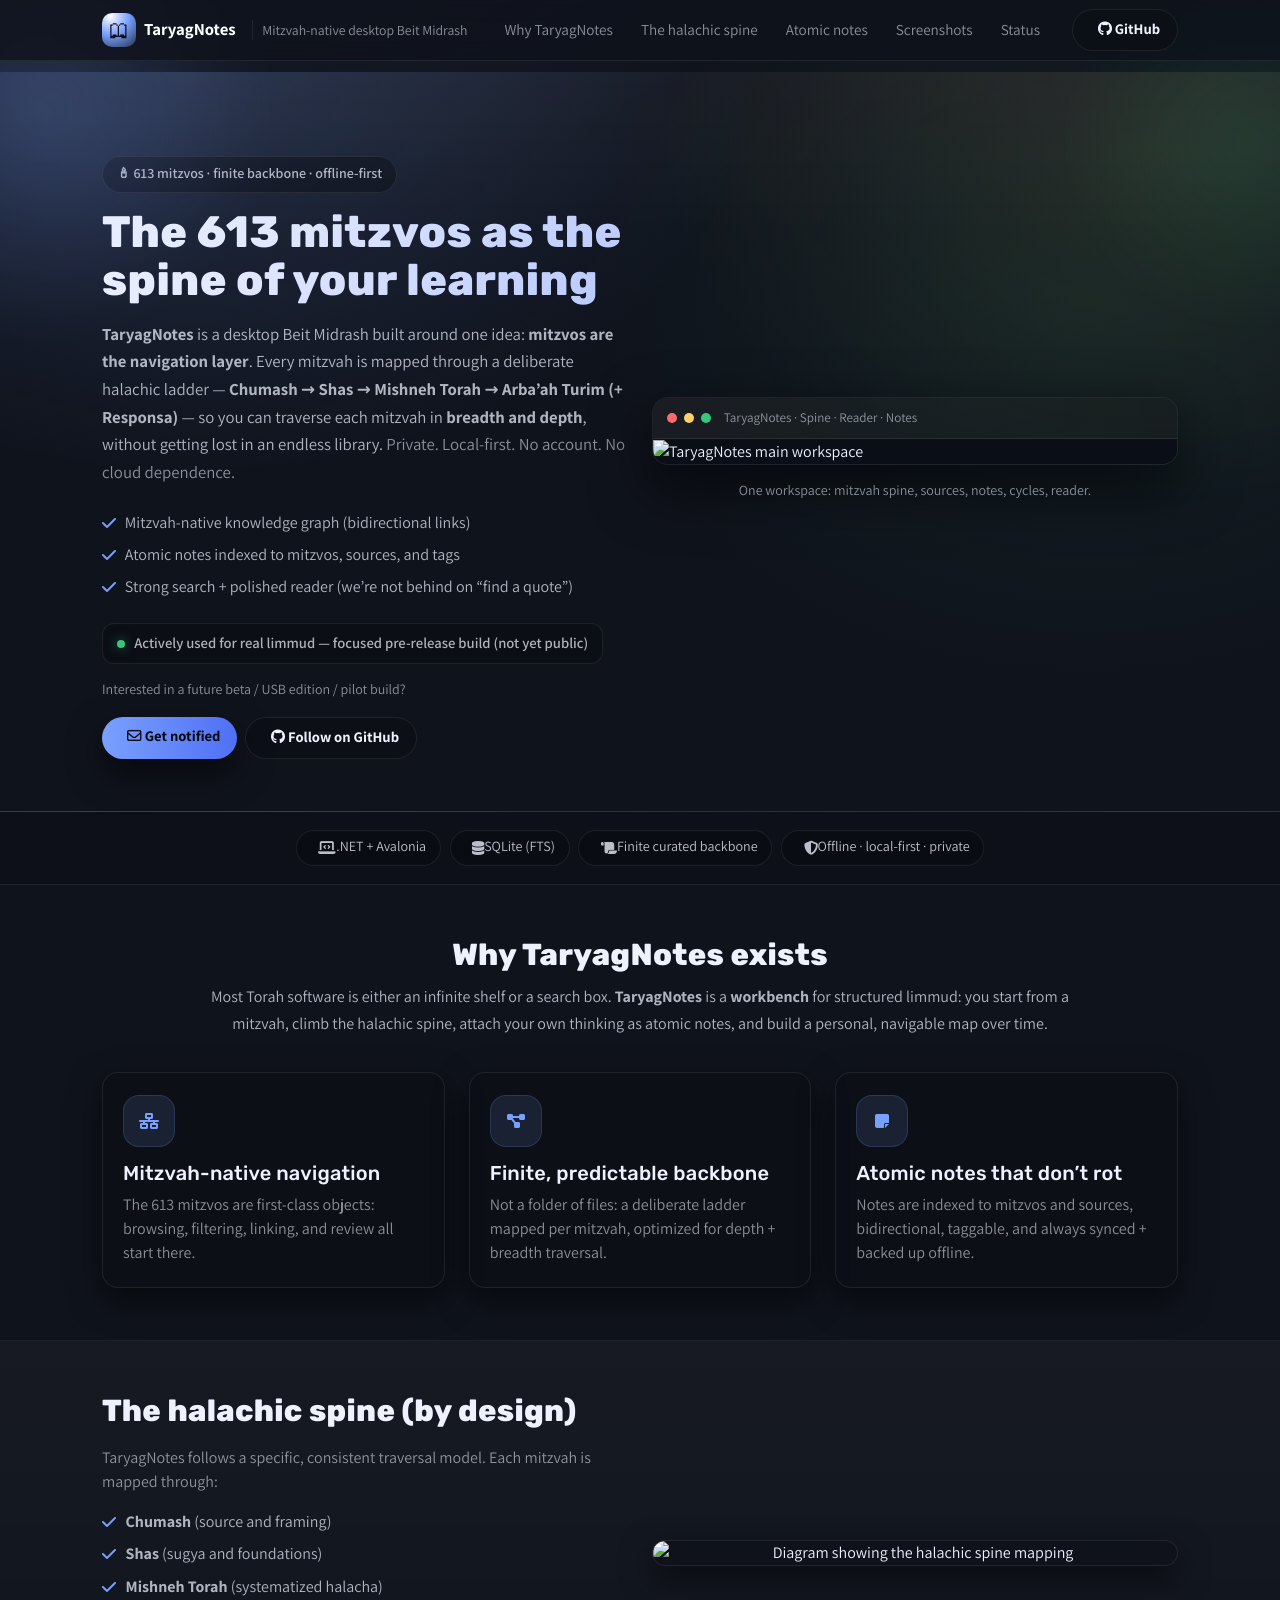
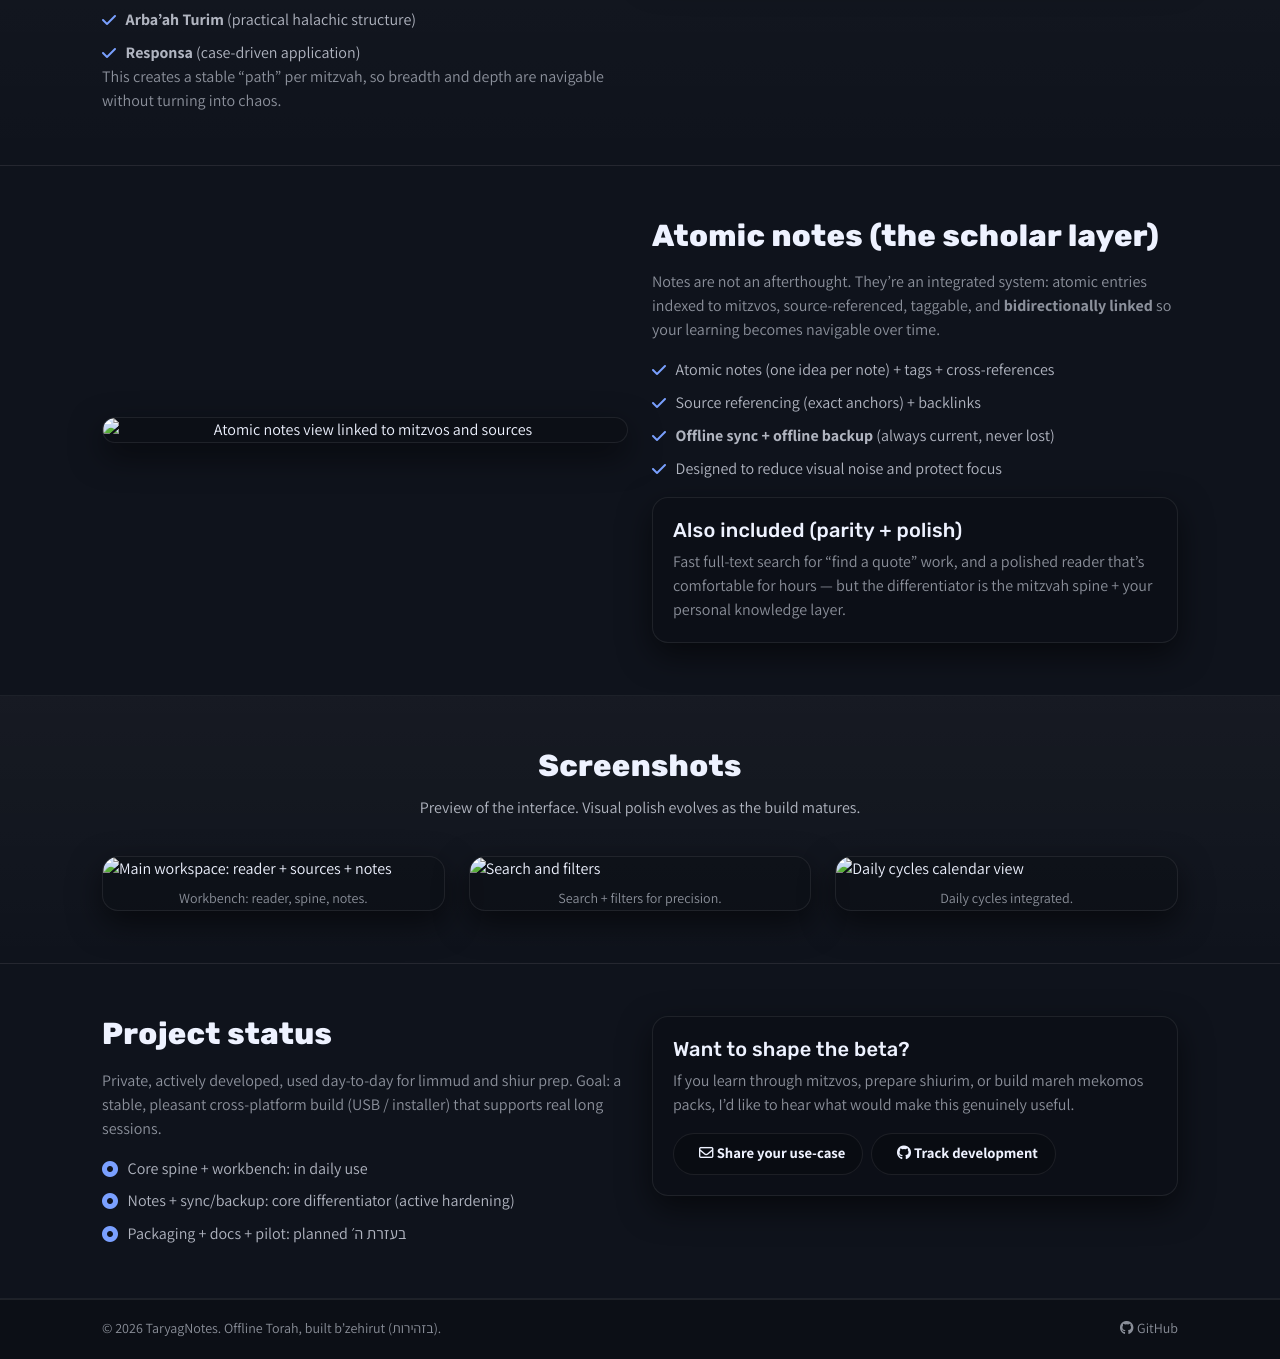
==== index.html @ 02628ac8 "Change greeting from 'Hello' to 'Goodbye'" ====
<!DOCTYPE html>
<html lang="en" dir="ltr">
<head>
  <meta charset="utf-8" />
  <meta name="viewport" content="width=device-width, initial-scale=1" />
  <meta name="color-scheme" content="dark light" />

  <title>TaryagNotes – Mitzvah-Native Beit Midrash Desktop</title>

  <!-- Primary SEO -->
  <meta
    name="description"
    content="TaryagNotes is a mitzvah-native desktop Beit Midrash: the 613 mitzvos are the navigation spine. A finite curated corpus mapped through a precise halachic ladder (Chumash → Shas → Mishneh Torah → Arba’ah Turim + Responsa), plus atomic notes with bidirectional linking, offline sync, and fast search."
  />
  <meta
    name="keywords"
    content="Taryag, mitzvos, mitzvot, Torah, halacha, Chumash, Shas, Mishneh Torah, Arbaah Turim, responsa, Rishonim, Beis Yosef, offline, local-first, Avalonia, .NET, SQLite FTS"
  />

  <!-- Open Graph -->
  <meta property="og:title" content="TaryagNotes – Mitzvah-Native Beit Midrash Desktop" />
  <meta
    property="og:description"
    content="A mitzvah-native Beit Midrash on your desktop: a finite halachic backbone mapped to all 613 mitzvos, with atomic notes, bidirectional links, and an offline-first workflow."
  />
  <meta property="og:type" content="website" />
  <meta property="og:image" content="assets/img/taryagnotes-hero-dark.png" />
  <meta property="og:locale" content="en_US" />

  <!-- Twitter -->
  <meta name="twitter:card" content="summary_large_image" />
  <meta name="twitter:title" content="TaryagNotes – Mitzvah-Native Beit Midrash Desktop" />
  <meta
    name="twitter:description"
    content="613 mitzvos as the learning spine. Finite halachic backbone. Atomic notes. Offline-first."
  />
  <meta name="twitter:image" content="assets/img/taryagnotes-hero-dark.png" />

  <link rel="icon" type="image/png" href="assets/img/favicon.png" />

  <!-- Fonts (performance) -->
  <link rel="preconnect" href="https://fonts.googleapis.com" />
  <link rel="preconnect" href="https://fonts.gstatic.com" crossorigin />
  <link
    href="https://fonts.googleapis.com/css2?family=Rubik:wght@300;400;500;700&family=Assistant:wght@300;400;600;700&display=swap"
    rel="stylesheet"
  />

  <!-- Bootstrap (CDN) -->
  <link href="https://cdn.jsdelivr.net/npm/bootstrap@5.3.3/dist/css/bootstrap.min.css" rel="stylesheet" />

  <!-- Icons -->
  <link
    rel="stylesheet"
    href="https://cdnjs.cloudflare.com/ajax/libs/font-awesome/6.6.0/css/all.min.css"
    crossorigin="anonymous"
    referrerpolicy="no-referrer"
  />

  <!-- Your premium styles -->
  <link rel="stylesheet" href="css/style.css" />

  <!-- Structured Data -->
  <script type="application/ld+json">
  {
    "@context": "https://schema.org",
    "@type": "SoftwareApplication",
    "name": "TaryagNotes",
    "applicationCategory": "EducationalApplication",
    "operatingSystem": "Windows, macOS, Linux",
    "description": "A mitzvah-native desktop Beit Midrash. The 613 mitzvos are the navigation spine across a curated halachic backbone (Chumash → Shas → Mishneh Torah → Arba’ah Turim + Responsa) with atomic notes, bidirectional linking, and offline-first storage.",
    "offers": { "@type": "Offer", "price": "0", "priceCurrency": "USD" }
  }
  </script>
</head>

<body class="app">

  <!-- Skip link (accessibility) -->
  <a class="visually-hidden-focusable skip-link" href="#main">Skip to content</a>

  <!-- ================= HERO WRAP ================= -->
  <header id="home" class="hero-wrap">
    <nav class="navbar navbar-expand-lg navbar-dark nav-premium fixed-top" aria-label="Primary">
      <div class="container app-container">
        <a class="navbar-brand d-flex align-items-center gap-2" href="#home" aria-label="TaryagNotes home">
          <span class="brand-mark" aria-hidden="true">
            <span class="brand-mark-inner">🕮</span>
          </span>
          <span class="brand-title">TaryagNotes</span>
          <span class="brand-sub d-none d-md-inline">Mitzvah-native desktop Beit Midrash</span>
        </a>

        <button
          class="navbar-toggler"
          type="button"
          data-bs-toggle="collapse"
          data-bs-target="#siteNav"
          aria-controls="siteNav"
          aria-expanded="false"
          aria-label="Toggle navigation">
          <span class="navbar-toggler-icon" aria-hidden="true"></span>
        </button>

        <div class="collapse navbar-collapse justify-content-end" id="siteNav">
          <ul class="navbar-nav align-items-lg-center gap-lg-1">
            <li class="nav-item"><a class="nav-link" href="#features">Why TaryagNotes</a></li>
            <li class="nav-item"><a class="nav-link" href="#spine">The halachic spine</a></li>
            <li class="nav-item"><a class="nav-link" href="#notes">Atomic notes</a></li>
            <li class="nav-item"><a class="nav-link" href="#screenshots">Screenshots</a></li>
            <li class="nav-item"><a class="nav-link" href="#status">Status</a></li>

            <li class="nav-item ms-lg-3 mt-2 mt-lg-0">
              <!-- TODO: Replace URL -->
              <a href="https://github.com/YOUR-USERNAME/TaryagNotes" target="_blank" rel="noopener" class="btn btn-sm btn-ghost">
                <i class="fa-brands fa-github ms-2" aria-hidden="true"></i> GitHub
              </a>
            </li>
          </ul>
        </div>
      </div>
    </nav>

    <!-- ================= HERO ================= -->
    <section class="hero" aria-label="Hero">
      <div class="container app-container">
        <div class="row align-items-center gy-4">
          <!-- HERO TEXT -->
          <div class="col-12 col-lg-6 order-2 order-lg-1">
            <div class="kicker mb-3">
              <span class="kicker-pill">
                🕯 613 mitzvos · finite backbone · offline-first
              </span>
            </div>

            <h1 class="hero-title mb-3">
              The 613 mitzvos as the spine of your learning
            </h1>

            <p class="hero-lede mb-4">
              <strong>TaryagNotes</strong> is a desktop Beit Midrash built around one idea:
              <strong>mitzvos are the navigation layer</strong>.
              Every mitzvah is mapped through a deliberate halachic ladder —
              <strong>Chumash → Shas → Mishneh Torah → Arba’ah Turim (+ Responsa)</strong> —
              so you can traverse each mitzvah in <strong>breadth and depth</strong>, without getting lost in an endless library.
              <span class="text-soft">Private. Local-first. No account. No cloud dependence.</span>
            </p>

            <div class="feature-mini mb-4">
              <div class="mini">
                <i class="fa-solid fa-check" aria-hidden="true"></i>
                <span>Mitzvah-native knowledge graph (bidirectional links)</span>
              </div>
              <div class="mini">
                <i class="fa-solid fa-check" aria-hidden="true"></i>
                <span>Atomic notes indexed to mitzvos, sources, and tags</span>
              </div>
              <div class="mini">
                <i class="fa-solid fa-check" aria-hidden="true"></i>
                <span>Strong search + polished reader (we’re not behind on “find a quote”)</span>
              </div>
            </div>

            <div class="status-callout mb-3" role="status" aria-live="polite">
              <span class="status-dot" aria-hidden="true"></span>
              <span class="status-text">
                Actively used for real limmud — focused pre-release build (not yet public)
              </span>
            </div>

            <p class="text-soft small mb-3">
              Interested in a future beta / USB edition / pilot build?
            </p>

            <div class="d-flex flex-wrap gap-2">
              <!-- TODO: Replace email -->
              <a href="mailto:you@example.com" class="btn btn-accent">
                <i class="fa-regular fa-envelope ms-2" aria-hidden="true"></i> Get notified
              </a>
              <a href="https://github.com/YOUR-USERNAME/TaryagNotes" class="btn btn-ghost" target="_blank" rel="noopener">
                <i class="fa-brands fa-github ms-2" aria-hidden="true"></i> Follow on GitHub
              </a>
            </div>
          </div>

          <!-- HERO MOCKUP -->
          <div class="col-12 col-lg-6 order-1 order-lg-2">
            <div class="mock">
              <div class="mock-shell">
                <div class="mock-top">
                  <span class="dot dot-r" aria-hidden="true"></span>
                  <span class="dot dot-y" aria-hidden="true"></span>
                  <span class="dot dot-g" aria-hidden="true"></span>
                  <span class="mock-title">TaryagNotes · Spine · Reader · Notes</span>
                </div>
                <div class="mock-body">
                  <img src="assets/img/Screenshot1.jpeg" alt="TaryagNotes main workspace" class="img-fluid" loading="eager" />
                </div>
              </div>
              <p class="text-soft small mt-3 text-center">
                One workspace: mitzvah spine, sources, notes, cycles, reader.
              </p>
            </div>
          </div>
        </div>
      </div>

      <!-- premium glows -->
      <div class="glow glow-a" aria-hidden="true"></div>
      <div class="glow glow-b" aria-hidden="true"></div>
    </section>
  </header>

  <!-- ================= STACK STRIP ================= -->
  <section class="band" aria-label="Tech strip">
    <div class="container app-container">
      <div class="band-row">
        <span class="band-pill"><i class="fa-solid fa-laptop-code ms-2" aria-hidden="true"></i>.NET + Avalonia</span>
        <span class="band-pill"><i class="fa-solid fa-database ms-2" aria-hidden="true"></i>SQLite (FTS)</span>
        <span class="band-pill"><i class="fa-solid fa-scroll ms-2" aria-hidden="true"></i>Finite curated backbone</span>
        <span class="band-pill"><i class="fa-solid fa-shield-halved ms-2" aria-hidden="true"></i>Offline · local-first · private</span>
      </div>
    </div>
  </section>

  <main id="main">
    <!-- ================= FEATURES ================= -->
    <section id="features" class="section">
      <div class="container app-container">
        <div class="section-head text-center">
          <h2 class="section-title">Why TaryagNotes exists</h2>
          <p class="section-sub">
            Most Torah software is either an infinite shelf or a search box.
            <strong>TaryagNotes</strong> is a <strong>workbench</strong> for structured limmud:
            you start from a mitzvah, climb the halachic spine, attach your own thinking as atomic notes,
            and build a personal, navigable map over time.
          </p>
        </div>

        <div class="row g-4 justify-content-center">
          <div class="col-md-4">
            <div class="card-premium h-100">
              <div class="card-premium-body">
                <div class="icon-badge"><i class="fa-solid fa-network-wired" aria-hidden="true"></i></div>
                <h3 class="h5">Mitzvah-native navigation</h3>
                <p class="text-soft mb-0">
                  The 613 mitzvos are first-class objects: browsing, filtering, linking, and review all start there.
                </p>
              </div>
            </div>
          </div>

          <div class="col-md-4">
            <div class="card-premium h-100">
              <div class="card-premium-body">
                <div class="icon-badge"><i class="fa-solid fa-diagram-project" aria-hidden="true"></i></div>
                <h3 class="h5">Finite, predictable backbone</h3>
                <p class="text-soft mb-0">
                  Not a folder of files: a deliberate ladder mapped per mitzvah, optimized for depth + breadth traversal.
                </p>
              </div>
            </div>
          </div>

          <div class="col-md-4">
            <div class="card-premium h-100">
              <div class="card-premium-body">
                <div class="icon-badge"><i class="fa-solid fa-note-sticky" aria-hidden="true"></i></div>
                <h3 class="h5">Atomic notes that don’t rot</h3>
                <p class="text-soft mb-0">
                  Notes are indexed to mitzvos and sources, bidirectional, taggable, and always synced + backed up offline.
                </p>
              </div>
            </div>
          </div>
        </div>

      </div>
    </section>

    <!-- ================= SPINE ================= -->
    <section id="spine" class="section section-alt">
      <div class="container app-container">
        <div class="row align-items-center gy-4">
          <div class="col-md-6 order-2 order-md-1">
            <h2 class="section-title mb-3">The halachic spine (by design)</h2>
            <p class="text-soft">
              TaryagNotes follows a specific, consistent traversal model.
              Each mitzvah is mapped through:
            </p>

            <ul class="bullets">
              <li><i class="fa-solid fa-check" aria-hidden="true"></i><span><strong>Chumash</strong> (source and framing)</span></li>
              <li><i class="fa-solid fa-check" aria-hidden="true"></i><span><strong>Shas</strong> (sugya and foundations)</span></li>
              <li><i class="fa-solid fa-check" aria-hidden="true"></i><span><strong>Mishneh Torah</strong> (systematized halacha)</span></li>
              <li><i class="fa-solid fa-check" aria-hidden="true"></i><span><strong>Arba’ah Turim</strong> (practical halachic structure)</span></li>
              <li><i class="fa-solid fa-check" aria-hidden="true"></i><span><strong>Responsa</strong> (case-driven application)</span></li>
            </ul>

            <p class="text-soft mb-0">
              This creates a stable “path” per mitzvah, so breadth and depth are navigable without turning into chaos.
            </p>
          </div>

          <div class="col-md-6 order-1 order-md-2 text-center">
            <figure class="shot">
              <img src="assets/img/taryagnotes-spine.png" class="img-fluid" alt="Diagram showing the halachic spine mapping" loading="lazy" />
            </figure>
          </div>
        </div>
      </div>
    </section>

    <!-- ================= NOTES ================= -->
    <section id="notes" class="section">
      <div class="container app-container">
        <div class="row align-items-center gy-4">
          <div class="col-md-6 text-center">
            <figure class="shot">
              <img src="assets/img/taryagnotes-notes.png" class="img-fluid" alt="Atomic notes view linked to mitzvos and sources" loading="lazy" />
            </figure>
          </div>

          <div class="col-md-6">
            <h2 class="section-title mb-3">Atomic notes (the scholar layer)</h2>
            <p class="text-soft">
              Notes are not an afterthought. They’re an integrated system:
              atomic entries indexed to mitzvos, source-referenced, taggable,
              and <strong>bidirectionally linked</strong> so your learning becomes navigable over time.
            </p>

            <ul class="bullets">
              <li><i class="fa-solid fa-check" aria-hidden="true"></i><span>Atomic notes (one idea per note) + tags + cross-references</span></li>
              <li><i class="fa-solid fa-check" aria-hidden="true"></i><span>Source referencing (exact anchors) + backlinks</span></li>
              <li><i class="fa-solid fa-check" aria-hidden="true"></i><span><strong>Offline sync + offline backup</strong> (always current, never lost)</span></li>
              <li><i class="fa-solid fa-check" aria-hidden="true"></i><span>Designed to reduce visual noise and protect focus</span></li>
            </ul>

            <div class="panel mt-3">
              <h3 class="h5 mb-2">Also included (parity + polish)</h3>
              <p class="text-soft mb-0">
                Fast full-text search for “find a quote” work, and a polished reader that’s comfortable for hours —
                but the differentiator is the mitzvah spine + your personal knowledge layer.
              </p>
            </div>
          </div>
        </div>
      </div>
    </section>

    <!-- ================= SCREENSHOTS ================= -->
    <section id="screenshots" class="section section-alt">
      <div class="container app-container">
        <div class="section-head text-center">
          <h2 class="section-title">Screenshots</h2>
          <p class="section-sub">Preview of the interface. Visual polish evolves as the build matures.</p>
        </div>

        <div class="row g-4">
          <div class="col-md-4">
            <figure class="shot">
              <img src="assets/img/Screenshot1.jpeg" class="img-fluid" alt="Main workspace: reader + sources + notes" loading="lazy" />
              <figcaption class="text-soft small mt-2 text-center">Workbench: reader, spine, notes.</figcaption>
            </figure>
          </div>

          <div class="col-md-4">
            <figure class="shot">
              <img src="assets/img/Screenshot2.jpeg" class="img-fluid" alt="Search and filters" loading="lazy" />
              <figcaption class="text-soft small mt-2 text-center">Search + filters for precision.</figcaption>
            </figure>
          </div>

          <div class="col-md-4">
            <figure class="shot">
              <img src="assets/img/Screenshot3.jpeg" class="img-fluid" alt="Daily cycles calendar view" loading="lazy" />
              <figcaption class="text-soft small mt-2 text-center">Daily cycles integrated.</figcaption>
            </figure>
          </div>
        </div>
      </div>
    </section>

    <!-- ================= STATUS ================= -->
    <section id="status" class="section">
      <div class="container app-container">
        <div class="row gy-4">
          <div class="col-md-6">
            <h2 class="section-title mb-3">Project status</h2>
            <p class="text-soft">
              Private, actively developed, used day-to-day for limmud and shiur prep.
              Goal: a stable, pleasant cross-platform build (USB / installer) that supports real long sessions.
            </p>

            <ul class="bullets">
              <li><i class="fa-solid fa-circle-dot" aria-hidden="true"></i><span>Core spine + workbench: in daily use</span></li>
              <li><i class="fa-solid fa-circle-dot" aria-hidden="true"></i><span>Notes + sync/backup: core differentiator (active hardening)</span></li>
              <li><i class="fa-solid fa-circle-dot" aria-hidden="true"></i><span>Packaging + docs + pilot: planned בעזרת ה׳</span></li>
            </ul>
          </div>

          <div class="col-md-6">
            <div class="panel">
              <h3 class="h5 mb-2">Want to shape the beta?</h3>
              <p class="text-soft mb-3">
                If you learn through mitzvos, prepare shiurim, or build mareh mekomos packs,
                I’d like to hear what would make this genuinely useful.
              </p>
              <div class="d-flex flex-wrap gap-2">
                <!-- TODO: Replace email -->
                <a href="mailto:you@example.com" class="btn btn-ghost">
                  <i class="fa-regular fa-envelope ms-2" aria-hidden="true"></i> Share your use-case
                </a>
                <a href="https://github.com/YOUR-USERNAME/TaryagNotes" class="btn btn-ghost" target="_blank" rel="noopener">
                  <i class="fa-brands fa-github ms-2" aria-hidden="true"></i> Track development
                </a>
              </div>
            </div>
          </div>
        </div>
      </div>
    </section>
  </main>

  <!-- ================= FOOTER ================= -->
  <footer class="footer" aria-label="Footer">
    <div class="container app-container">
      <div class="d-flex flex-column flex-sm-row justify-content-between align-items-center gap-2">
        <small class="text-soft">
          © <span id="year"></span> TaryagNotes. Offline Torah, built b’zehirut (בזהירות).
        </small>
        <div class="d-flex gap-3 small">
          <a href="https://github.com/YOUR-USERNAME/TaryagNotes" class="link-soft" target="_blank" rel="noopener">
            <i class="fa-brands fa-github ms-2" aria-hidden="true"></i> GitHub
          </a>
        </div>
      </div>
    </div>
  </footer>

  <!-- JS -->
  <script src="https://cdn.jsdelivr.net/npm/bootstrap@5.3.3/dist/js/bootstrap.bundle.min.js"></script>
  <script>
    document.getElementById("year").textContent = new Date().getFullYear();
  </script>
</body>
</html>
---- css/style.css ----
/* =========================================
   Premium “Workbench” Portfolio Skin
   - calmer contrast
   - sharper typography rhythm
   - consistent surfaces + hairlines
   - fewer loud gradients, more depth
   ========================================= */

:root{
  --bg:            #0f131c;
  --bg-2:          #121827;
  --bg-3:          #0b0f17;

  --surface:       #151c2b;
  --surface-2:     #111828;

  --hairline:      rgba(255,255,255,.08);
  --hairline-2:    rgba(255,255,255,.06);

  --text:          #eef2ff;
  --muted:         rgba(238,242,255,.72);
  --soft:          rgba(238,242,255,.56);

  --accent:        #7aa0ff;
  --accent-2:      #4f70f4;
  --accent-soft:   rgba(122,160,255,.14);

  --ok:            #35c77a;

  --r-lg:          16px;
  --r-md:          12px;
  --r-sm:          10px;

  --shadow:        0 22px 60px rgba(0,0,0,.65);
  --shadow-2:      0 12px 32px rgba(0,0,0,.55);

  --container:     1100px;
}

*{ box-sizing:border-box; }
html{ scroll-behavior:smooth; }

body.app{
  font-family: "Assistant", system-ui, -apple-system, "Segoe UI", sans-serif;
  background: radial-gradient(1200px 900px at 20% -10%, rgba(122,160,255,.10), transparent 55%),
              radial-gradient(900px 700px at 85% 10%, rgba(53,199,122,.08), transparent 55%),
              var(--bg);
  color: var(--text);
  -webkit-font-smoothing: antialiased;
  text-rendering: geometricPrecision;
}

h1,h2,h3,h4,h5{
  font-family: "Rubik", system-ui, -apple-system, "Segoe UI", sans-serif;
  letter-spacing: .01em;
}

.app-container{ max-width: var(--container); }

.text-soft{ color: var(--soft) !important; }
.text-muted{ color: var(--muted) !important; }

/* -----------------------------------------
   NAV
   ----------------------------------------- */
.nav-premium{
  background: rgba(15,19,28,.78);
  backdrop-filter: blur(10px);
  border-bottom: 1px solid var(--hairline);
}

.brand-mark{
  width: 34px; height: 34px;
  border-radius: 10px;
  display:inline-flex; align-items:center; justify-content:center;
  background: radial-gradient(circle at 25% 10%, #ffffff 0, #cbd8ff 18%, #7aa0ff 46%, #25324b 100%);
  color:#0b0f17;
}
.brand-title{
  font-weight:700;
  font-size:1.05rem;
}
.brand-sub{
  margin-left:.5rem;
  font-size:.86rem;
  color: var(--soft);
  border-left: 1px solid var(--hairline);
  padding-left:.6rem;
}

.navbar-dark .navbar-nav .nav-link{
  color: var(--soft);
  font-size:.95rem;
  padding-inline:.75rem;
}
.navbar-dark .navbar-nav .nav-link:hover{ color: var(--text); }
.navbar-dark .navbar-nav .nav-link:focus{ color: var(--text); }

/* -----------------------------------------
   HERO
   ----------------------------------------- */
.hero-wrap{ padding-top: 72px; }
.hero{
  position: relative;
  padding: 5.25rem 0 3.25rem;
  border-bottom: 1px solid var(--hairline);
  background:
    radial-gradient(900px 650px at 15% 0%, rgba(122,160,255,.18), transparent 62%),
    radial-gradient(900px 650px at 90% 10%, rgba(255,209,102,.08), transparent 55%),
    linear-gradient(180deg, rgba(255,255,255,.03) 0%, rgba(255,255,255,0) 22%),
    transparent;
}

.kicker-pill{
  display:inline-flex;
  align-items:center;
  padding:.45rem .85rem;
  border-radius:999px;
  background: rgba(0,0,0,.28);
  border: 1px solid var(--hairline);
  color: var(--muted);
  font-weight:600;
  font-size:.88rem;
}

.hero-title{
  font-size: clamp(2.0rem, 3.6vw, 2.75rem);
  font-weight:800;
  line-height: 1.08;
  background: linear-gradient(120deg, #f2f5ff, #b9c9ff);
  -webkit-background-clip:text;
  background-clip:text;
  color: transparent;
}

.hero-lede{
  color: var(--muted);
  font-size: 1.05rem;
  line-height: 1.65;
  max-width: 44rem;
}

.feature-mini{
  display:flex;
  flex-direction:column;
  gap:.5rem;
}
.mini{
  display:flex;
  gap:.55rem;
  align-items:flex-start;
  color: var(--muted);
}
.mini i{ color: var(--accent); margin-top:.25rem; }

.status-callout{
  display:inline-flex;
  gap:.6rem;
  align-items:center;
  padding:.55rem .85rem;
  border-radius: 12px;
  background: rgba(0,0,0,.22);
  border: 1px solid var(--hairline);
}
.status-dot{
  width:8px; height:8px; border-radius:50%;
  background: var(--ok);
  box-shadow: 0 0 12px rgba(53,199,122,.55);
}
.status-text{ color: var(--muted); font-weight:600; font-size:.92rem; }

/* hero mock */
.mock{ max-width: 560px; margin: 0 auto; }
.mock-shell{
  border-radius: var(--r-lg);
  overflow:hidden;
  border: 1px solid var(--hairline);
  background: rgba(0,0,0,.25);
  box-shadow: var(--shadow);
}
.mock-top{
  display:flex; align-items:center;
  gap:.45rem;
  padding:.65rem .85rem;
  background: linear-gradient(90deg, rgba(255,255,255,.06), rgba(255,255,255,.03));
  border-bottom: 1px solid var(--hairline);
}
.dot{ width:10px; height:10px; border-radius:50%; display:inline-block; }
.dot-r{ background:#ff6b6b; }
.dot-y{ background:#ffd166; }
.dot-g{ background:#35c77a; }
.dot-b{ background:#79cfd5; }
.mock-title{
  margin-left:.35rem;
  color: var(--soft);
  font-size:.82rem;
}
.mock-body{ background: #0a0e16; }

.glow{
  position:absolute;
  filter: blur(24px);
  opacity:.75;
  pointer-events:none;
}
.glow-a{
  width: 520px; height: 520px;
  left: -220px; top: -220px;
  background: radial-gradient(circle, rgba(122,160,255,.28), transparent 62%);
}
.glow-b{
  width: 420px; height: 420px;
  right: -180px; top: -140px;
  background: radial-gradient(circle, rgba(53,199,122,.16), transparent 62%);
}

/* -----------------------------------------
   BAND STRIP
   ----------------------------------------- */
.band{
  padding: 1.1rem 0;
  background: rgba(0,0,0,.16);
  border-bottom: 1px solid var(--hairline);
}
.band-row{
  display:flex;
  gap:.55rem;
  flex-wrap:wrap;
  justify-content:center;
}
.band-pill{
  display:inline-flex;
  align-items:center;
  padding:.42rem .85rem;
  border-radius: 999px;
  background: rgba(0,0,0,.25);
  border: 1px solid var(--hairline);
  color: rgba(238,242,255,.78);
  font-size:.88rem;
  white-space:nowrap;
}

/* -----------------------------------------
   SECTIONS
   ----------------------------------------- */
.section{
  padding: 3.25rem 0;
  background: transparent;
  border-bottom: 1px solid var(--hairline-2);
}

.section-alt{
  background: linear-gradient(180deg, rgba(255,255,255,.03), rgba(255,255,255,0));
}

.section-head{
  max-width: 54rem;
  margin: 0 auto 2.2rem;
}

.section-title{
  font-size: 1.9rem;
  font-weight: 800;
}

.section-sub{
  color: var(--muted);
  line-height: 1.7;
  margin-top:.6rem;
}

/* bullets (premium, compact) */
.bullets{
  list-style:none;
  padding:0;
  margin: 1rem 0 0;
  display:flex;
  flex-direction:column;
  gap:.55rem;
}
.bullets li{
  display:flex;
  gap:.6rem;
  align-items:flex-start;
  color: var(--muted);
}
.bullets i{ color: var(--accent); margin-top:.25rem; }

/* screenshots */
.shot{
  margin:0;
  border-radius: var(--r-lg);
  overflow:hidden;
  border: 1px solid var(--hairline);
  background: rgba(0,0,0,.18);
  box-shadow: var(--shadow-2);
}
.shot img{
  width:100%;
  display:block;
}

/* cards */
.card-premium{
  border-radius: var(--r-lg);
  border: 1px solid var(--hairline);
  background: rgba(0,0,0,.18);
  box-shadow: var(--shadow-2);
}
.card-premium-body{
  padding: 1.35rem 1.25rem;
}
.icon-badge{
  width: 52px; height: 52px;
  border-radius: 16px;
  display:flex; align-items:center; justify-content:center;
  background: rgba(122,160,255,.12);
  border: 1px solid rgba(122,160,255,.18);
  color: var(--accent);
  margin-bottom:.9rem;
}

/* codeframe */
.codeframe{
  border-radius: var(--r-lg);
  overflow:hidden;
  border: 1px solid var(--hairline);
  background: rgba(0,0,0,.20);
  box-shadow: var(--shadow-2);
}
.codeframe-top{
  display:flex; align-items:center;
  gap:.45rem;
  padding:.6rem .85rem;
  border-bottom: 1px solid var(--hairline);
  background: linear-gradient(90deg, rgba(255,255,255,.06), rgba(255,255,255,.03));
}
.codeframe-title{ margin-left:.35rem; color: var(--soft); font-size:.82rem; }
pre.code{
  margin:0;
  padding: 1rem 1.05rem;
  background: #0a0e16;
  color: #eef2ff;
  font-family: ui-monospace, SFMono-Regular, Menlo, Monaco, Consolas, "Liberation Mono", "Courier New", monospace;
  font-size:.86rem;
  overflow:auto;
}

/* panel */
.panel{
  border-radius: var(--r-lg);
  border: 1px solid var(--hairline);
  background: rgba(0,0,0,.16);
  padding: 1.25rem;
  box-shadow: var(--shadow-2);
}

/* -----------------------------------------
   BUTTONS / LINKS (premium, consistent)
   ----------------------------------------- */
.btn{
  border-radius: 999px;
  padding: .55rem 1.05rem;
  font-weight: 700;
  font-size: .92rem;
}

.btn-accent{
  color: #070a11;
  border: 0;
  background: linear-gradient(90deg, var(--accent), var(--accent-2));
  box-shadow: 0 14px 34px rgba(0,0,0,.55);
  transition: transform .12s ease, box-shadow .12s ease, opacity .12s ease;
}
.btn-accent:hover,
.btn-accent:focus{
  transform: translateY(-1px);
  box-shadow: 0 18px 44px rgba(0,0,0,.62);
  color:#070a11;
}

.btn-ghost{
  color: var(--text);
  background: rgba(0,0,0,.18);
  border: 1px solid var(--hairline);
  transition: background .12s ease, border-color .12s ease;
}
.btn-ghost:hover,
.btn-ghost:focus{
  background: rgba(255,255,255,.06);
  border-color: rgba(255,255,255,.14);
  color: var(--text);
}

.link-soft{
  color: var(--soft);
  text-decoration:none;
}
.link-soft:hover{ color: var(--text); }

/* -----------------------------------------
   FOOTER
   ----------------------------------------- */
.footer{
  padding: 1.2rem 0;
  background: rgba(0,0,0,.22);
  border-top: 1px solid var(--hairline);
}
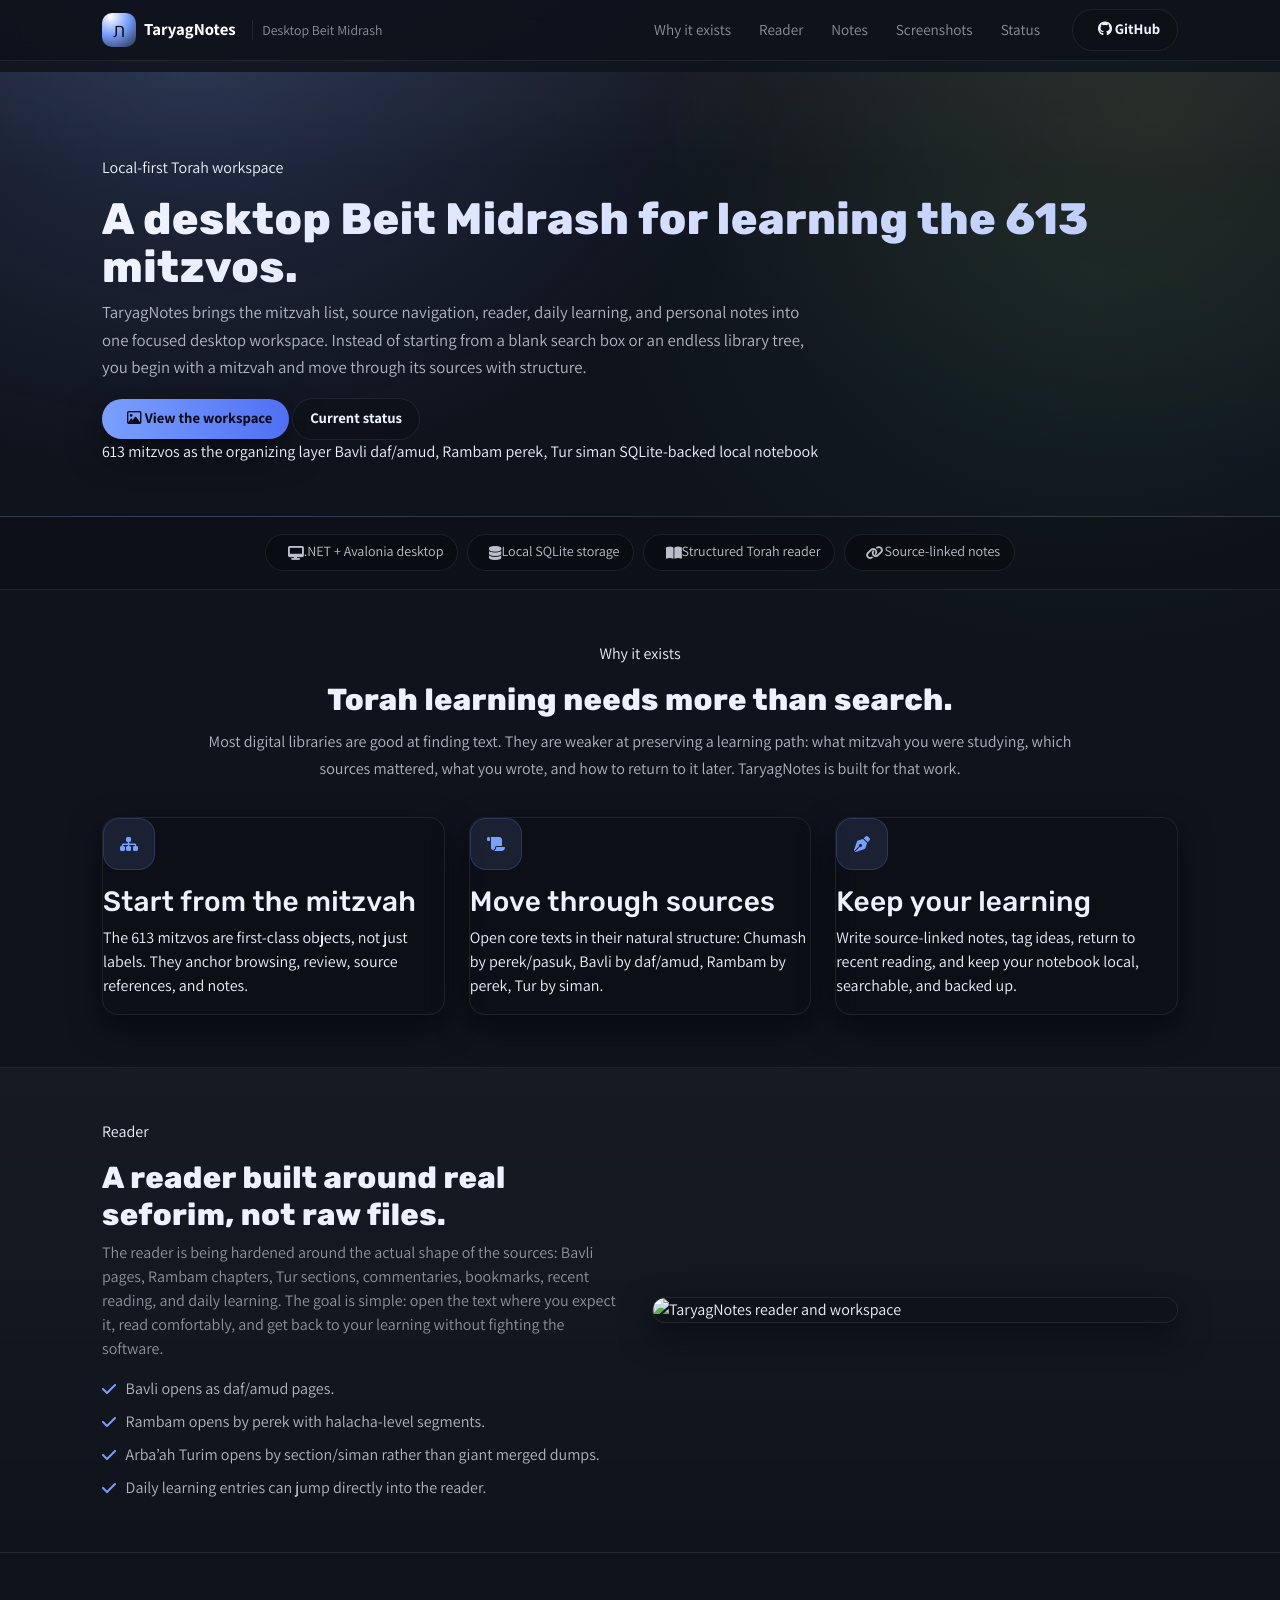
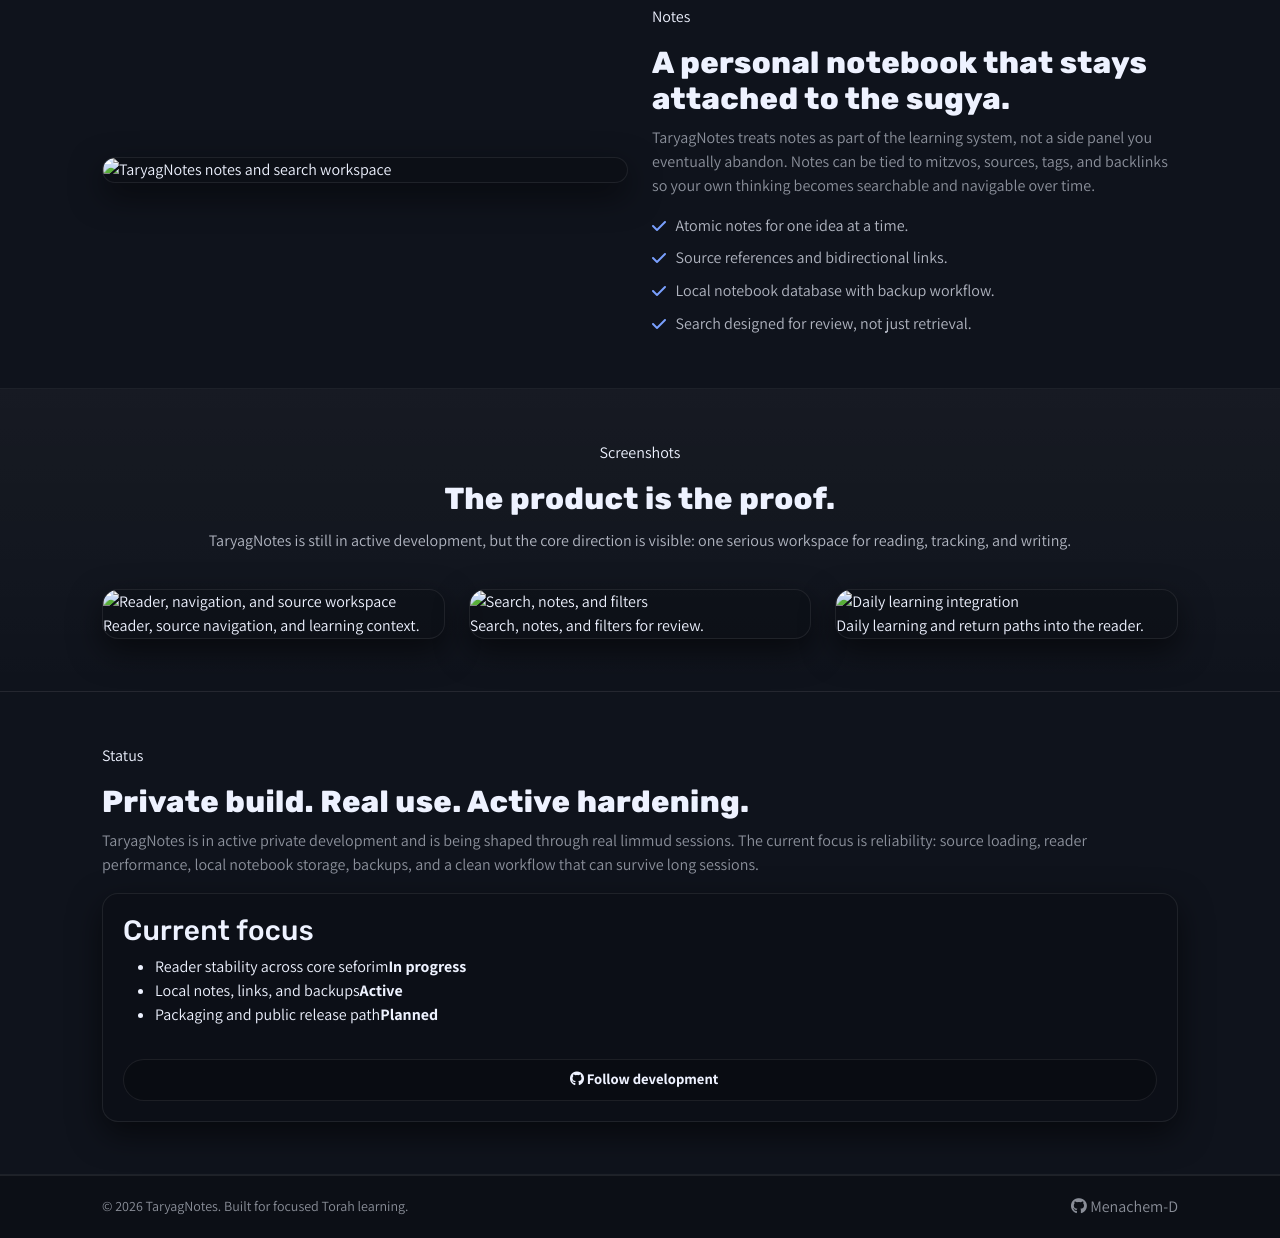
==== commit 39e4c97e: "Refactor TaryagNotes portfolio copy and structure" ====
--- a/index.html
+++ b/index.html
@@ -5,62 +5,50 @@
   <meta name="viewport" content="width=device-width, initial-scale=1" />
   <meta name="color-scheme" content="dark light" />
 
-  <title>TaryagNotes – Mitzvah-Native Beit Midrash Desktop</title>
-
-  <!-- Primary SEO -->
+  <title>TaryagNotes | A Desktop Beit Midrash for the 613 Mitzvos</title>
+
   <meta
     name="description"
-    content="TaryagNotes is a mitzvah-native desktop Beit Midrash: the 613 mitzvos are the navigation spine. A finite curated corpus mapped through a precise halachic ladder (Chumash → Shas → Mishneh Torah → Arba’ah Turim + Responsa), plus atomic notes with bidirectional linking, offline sync, and fast search."
+    content="TaryagNotes is a local-first desktop workspace for learning the 613 mitzvos through structured source navigation, a serious reader, daily learning tools, and source-linked personal notes."
   />
   <meta
     name="keywords"
-    content="Taryag, mitzvos, mitzvot, Torah, halacha, Chumash, Shas, Mishneh Torah, Arbaah Turim, responsa, Rishonim, Beis Yosef, offline, local-first, Avalonia, .NET, SQLite FTS"
-  />
-
-  <!-- Open Graph -->
-  <meta property="og:title" content="TaryagNotes – Mitzvah-Native Beit Midrash Desktop" />
+    content="TaryagNotes, 613 mitzvos, Torah software, Beit Midrash, mitzvah learning, Chumash, Shas, Bavli, Mishneh Torah, Arbaah Turim, Torah notes, local-first, Avalonia, SQLite"
+  />
+
+  <meta property="og:title" content="TaryagNotes | A Desktop Beit Midrash for the 613 Mitzvos" />
   <meta
     property="og:description"
-    content="A mitzvah-native Beit Midrash on your desktop: a finite halachic backbone mapped to all 613 mitzvos, with atomic notes, bidirectional links, and an offline-first workflow."
+    content="A local-first desktop workspace for mitzvah-based learning: reader, mapped sources, daily learning, and personal notes in one focused Beit Midrash environment."
   />
   <meta property="og:type" content="website" />
-  <meta property="og:image" content="assets/img/taryagnotes-hero-dark.png" />
+  <meta property="og:image" content="assets/img/Screenshot1.jpeg" />
   <meta property="og:locale" content="en_US" />
 
-  <!-- Twitter -->
   <meta name="twitter:card" content="summary_large_image" />
-  <meta name="twitter:title" content="TaryagNotes – Mitzvah-Native Beit Midrash Desktop" />
+  <meta name="twitter:title" content="TaryagNotes | Desktop Beit Midrash" />
   <meta
     name="twitter:description"
-    content="613 mitzvos as the learning spine. Finite halachic backbone. Atomic notes. Offline-first."
-  />
-  <meta name="twitter:image" content="assets/img/taryagnotes-hero-dark.png" />
+    content="A serious local-first Torah workspace for learning the 613 mitzvos through sources and notes."
+  />
+  <meta name="twitter:image" content="assets/img/Screenshot1.jpeg" />
 
   <link rel="icon" type="image/png" href="assets/img/favicon.png" />
-
-  <!-- Fonts (performance) -->
   <link rel="preconnect" href="https://fonts.googleapis.com" />
   <link rel="preconnect" href="https://fonts.gstatic.com" crossorigin />
   <link
-    href="https://fonts.googleapis.com/css2?family=Rubik:wght@300;400;500;700&family=Assistant:wght@300;400;600;700&display=swap"
+    href="https://fonts.googleapis.com/css2?family=Rubik:wght@400;500;700;800&family=Assistant:wght@400;500;600;700&display=swap"
     rel="stylesheet"
   />
-
-  <!-- Bootstrap (CDN) -->
   <link href="https://cdn.jsdelivr.net/npm/bootstrap@5.3.3/dist/css/bootstrap.min.css" rel="stylesheet" />
-
-  <!-- Icons -->
   <link
     rel="stylesheet"
     href="https://cdnjs.cloudflare.com/ajax/libs/font-awesome/6.6.0/css/all.min.css"
     crossorigin="anonymous"
     referrerpolicy="no-referrer"
   />
-
-  <!-- Your premium styles -->
   <link rel="stylesheet" href="css/style.css" />
 
-  <!-- Structured Data -->
   <script type="application/ld+json">
   {
     "@context": "https://schema.org",
@@ -68,27 +56,22 @@
     "name": "TaryagNotes",
     "applicationCategory": "EducationalApplication",
     "operatingSystem": "Windows, macOS, Linux",
-    "description": "A mitzvah-native desktop Beit Midrash. The 613 mitzvos are the navigation spine across a curated halachic backbone (Chumash → Shas → Mishneh Torah → Arba’ah Turim + Responsa) with atomic notes, bidirectional linking, and offline-first storage.",
-    "offers": { "@type": "Offer", "price": "0", "priceCurrency": "USD" }
+    "description": "A local-first desktop workspace for learning the 613 mitzvos through structured source navigation, a reader, daily learning tools, and source-linked personal notes.",
+    "creator": { "@type": "Person", "name": "Menachem D" }
   }
   </script>
 </head>
 
 <body class="app">
-
-  <!-- Skip link (accessibility) -->
   <a class="visually-hidden-focusable skip-link" href="#main">Skip to content</a>
 
-  <!-- ================= HERO WRAP ================= -->
   <header id="home" class="hero-wrap">
     <nav class="navbar navbar-expand-lg navbar-dark nav-premium fixed-top" aria-label="Primary">
       <div class="container app-container">
         <a class="navbar-brand d-flex align-items-center gap-2" href="#home" aria-label="TaryagNotes home">
-          <span class="brand-mark" aria-hidden="true">
-            <span class="brand-mark-inner">🕮</span>
-          </span>
+          <span class="brand-mark" aria-hidden="true">ת</span>
           <span class="brand-title">TaryagNotes</span>
-          <span class="brand-sub d-none d-md-inline">Mitzvah-native desktop Beit Midrash</span>
+          <span class="brand-sub d-none d-md-inline">Desktop Beit Midrash</span>
         </a>
 
         <button
@@ -104,15 +87,13 @@
 
         <div class="collapse navbar-collapse justify-content-end" id="siteNav">
           <ul class="navbar-nav align-items-lg-center gap-lg-1">
-            <li class="nav-item"><a class="nav-link" href="#features">Why TaryagNotes</a></li>
-            <li class="nav-item"><a class="nav-link" href="#spine">The halachic spine</a></li>
-            <li class="nav-item"><a class="nav-link" href="#notes">Atomic notes</a></li>
+            <li class="nav-item"><a class="nav-link" href="#why">Why it exists</a></li>
+            <li class="nav-item"><a class="nav-link" href="#reader">Reader</a></li>
+            <li class="nav-item"><a class="nav-link" href="#notes">Notes</a></li>
             <li class="nav-item"><a class="nav-link" href="#screenshots">Screenshots</a></li>
             <li class="nav-item"><a class="nav-link" href="#status">Status</a></li>
-
             <li class="nav-item ms-lg-3 mt-2 mt-lg-0">
-              <!-- TODO: Replace URL -->
-              <a href="https://github.com/YOUR-USERNAME/TaryagNotes" target="_blank" rel="noopener" class="btn btn-sm btn-ghost">
+              <a href="https://github.com/Menachem-D" target="_blank" rel="noopener" class="btn btn-sm btn-ghost">
                 <i class="fa-brands fa-github ms-2" aria-hidden="true"></i> GitHub
               </a>
             </li>
@@ -121,324 +102,209 @@
       </div>
     </nav>
 
-    <!-- ================= HERO ================= -->
-    <section class="hero" aria-label="Hero">
-      <div class="container app-container">
-        <div class="row align-items-center gy-4">
-          <!-- HERO TEXT -->
-          <div class="col-12 col-lg-6 order-2 order-lg-1">
-            <div class="kicker mb-3">
-              <span class="kicker-pill">
-                🕯 613 mitzvos · finite backbone · offline-first
-              </span>
-            </div>
-
-            <h1 class="hero-title mb-3">
-              The 613 mitzvos as the spine of your learning
-            </h1>
-
-            <p class="hero-lede mb-4">
-              <strong>TaryagNotes</strong> is a desktop Beit Midrash built around one idea:
-              <strong>mitzvos are the navigation layer</strong>.
-              Every mitzvah is mapped through a deliberate halachic ladder —
-              <strong>Chumash → Shas → Mishneh Torah → Arba’ah Turim (+ Responsa)</strong> —
-              so you can traverse each mitzvah in <strong>breadth and depth</strong>, without getting lost in an endless library.
-              <span class="text-soft">Private. Local-first. No account. No cloud dependence.</span>
-            </p>
-
-            <div class="feature-mini mb-4">
-              <div class="mini">
-                <i class="fa-solid fa-check" aria-hidden="true"></i>
-                <span>Mitzvah-native knowledge graph (bidirectional links)</span>
-              </div>
-              <div class="mini">
-                <i class="fa-solid fa-check" aria-hidden="true"></i>
-                <span>Atomic notes indexed to mitzvos, sources, and tags</span>
-              </div>
-              <div class="mini">
-                <i class="fa-solid fa-check" aria-hidden="true"></i>
-                <span>Strong search + polished reader (we’re not behind on “find a quote”)</span>
-              </div>
-            </div>
-
-            <div class="status-callout mb-3" role="status" aria-live="polite">
-              <span class="status-dot" aria-hidden="true"></span>
-              <span class="status-text">
-                Actively used for real limmud — focused pre-release build (not yet public)
-              </span>
-            </div>
-
-            <p class="text-soft small mb-3">
-              Interested in a future beta / USB edition / pilot build?
-            </p>
-
-            <div class="d-flex flex-wrap gap-2">
-              <!-- TODO: Replace email -->
-              <a href="mailto:you@example.com" class="btn btn-accent">
-                <i class="fa-regular fa-envelope ms-2" aria-hidden="true"></i> Get notified
-              </a>
-              <a href="https://github.com/YOUR-USERNAME/TaryagNotes" class="btn btn-ghost" target="_blank" rel="noopener">
-                <i class="fa-brands fa-github ms-2" aria-hidden="true"></i> Follow on GitHub
-              </a>
-            </div>
-          </div>
-
-          <!-- HERO MOCKUP -->
-          <div class="col-12 col-lg-6 order-1 order-lg-2">
-            <div class="mock">
-              <div class="mock-shell">
-                <div class="mock-top">
-                  <span class="dot dot-r" aria-hidden="true"></span>
-                  <span class="dot dot-y" aria-hidden="true"></span>
-                  <span class="dot dot-g" aria-hidden="true"></span>
-                  <span class="mock-title">TaryagNotes · Spine · Reader · Notes</span>
-                </div>
-                <div class="mock-body">
-                  <img src="assets/img/Screenshot1.jpeg" alt="TaryagNotes main workspace" class="img-fluid" loading="eager" />
-                </div>
-              </div>
-              <p class="text-soft small mt-3 text-center">
-                One workspace: mitzvah spine, sources, notes, cycles, reader.
-              </p>
-            </div>
-          </div>
-        </div>
-      </div>
-
-      <!-- premium glows -->
-      <div class="glow glow-a" aria-hidden="true"></div>
-      <div class="glow glow-b" aria-hidden="true"></div>
+    <section class="hero" aria-label="TaryagNotes introduction">
+      <div class="hero-bg" aria-hidden="true"></div>
+      <div class="container app-container hero-content">
+        <p class="eyebrow">Local-first Torah workspace</p>
+        <h1 class="hero-title">A desktop Beit Midrash for learning the 613 mitzvos.</h1>
+        <p class="hero-lede">
+          TaryagNotes brings the mitzvah list, source navigation, reader, daily learning, and personal notes into one focused desktop workspace. Instead of starting from a blank search box or an endless library tree, you begin with a mitzvah and move through its sources with structure.
+        </p>
+
+        <div class="hero-actions">
+          <a href="#screenshots" class="btn btn-accent">
+            <i class="fa-regular fa-image ms-2" aria-hidden="true"></i> View the workspace
+          </a>
+          <a href="#status" class="btn btn-ghost">
+            Current status
+          </a>
+        </div>
+
+        <div class="hero-proof" aria-label="Core claims">
+          <span>613 mitzvos as the organizing layer</span>
+          <span>Bavli daf/amud, Rambam perek, Tur siman</span>
+          <span>SQLite-backed local notebook</span>
+        </div>
+      </div>
     </section>
   </header>
 
-  <!-- ================= STACK STRIP ================= -->
-  <section class="band" aria-label="Tech strip">
+  <section class="band" aria-label="Technology and product strip">
     <div class="container app-container">
       <div class="band-row">
-        <span class="band-pill"><i class="fa-solid fa-laptop-code ms-2" aria-hidden="true"></i>.NET + Avalonia</span>
-        <span class="band-pill"><i class="fa-solid fa-database ms-2" aria-hidden="true"></i>SQLite (FTS)</span>
-        <span class="band-pill"><i class="fa-solid fa-scroll ms-2" aria-hidden="true"></i>Finite curated backbone</span>
-        <span class="band-pill"><i class="fa-solid fa-shield-halved ms-2" aria-hidden="true"></i>Offline · local-first · private</span>
+        <span class="band-pill"><i class="fa-solid fa-desktop ms-2" aria-hidden="true"></i>.NET + Avalonia desktop</span>
+        <span class="band-pill"><i class="fa-solid fa-database ms-2" aria-hidden="true"></i>Local SQLite storage</span>
+        <span class="band-pill"><i class="fa-solid fa-book-open ms-2" aria-hidden="true"></i>Structured Torah reader</span>
+        <span class="band-pill"><i class="fa-solid fa-link ms-2" aria-hidden="true"></i>Source-linked notes</span>
       </div>
     </div>
   </section>
 
   <main id="main">
-    <!-- ================= FEATURES ================= -->
-    <section id="features" class="section">
+    <section id="why" class="section">
       <div class="container app-container">
         <div class="section-head text-center">
-          <h2 class="section-title">Why TaryagNotes exists</h2>
+          <p class="eyebrow">Why it exists</p>
+          <h2 class="section-title">Torah learning needs more than search.</h2>
           <p class="section-sub">
-            Most Torah software is either an infinite shelf or a search box.
-            <strong>TaryagNotes</strong> is a <strong>workbench</strong> for structured limmud:
-            you start from a mitzvah, climb the halachic spine, attach your own thinking as atomic notes,
-            and build a personal, navigable map over time.
+            Most digital libraries are good at finding text. They are weaker at preserving a learning path: what mitzvah you were studying, which sources mattered, what you wrote, and how to return to it later. TaryagNotes is built for that work.
           </p>
         </div>
 
-        <div class="row g-4 justify-content-center">
-          <div class="col-md-4">
-            <div class="card-premium h-100">
-              <div class="card-premium-body">
-                <div class="icon-badge"><i class="fa-solid fa-network-wired" aria-hidden="true"></i></div>
-                <h3 class="h5">Mitzvah-native navigation</h3>
-                <p class="text-soft mb-0">
-                  The 613 mitzvos are first-class objects: browsing, filtering, linking, and review all start there.
-                </p>
-              </div>
-            </div>
-          </div>
-
-          <div class="col-md-4">
-            <div class="card-premium h-100">
-              <div class="card-premium-body">
-                <div class="icon-badge"><i class="fa-solid fa-diagram-project" aria-hidden="true"></i></div>
-                <h3 class="h5">Finite, predictable backbone</h3>
-                <p class="text-soft mb-0">
-                  Not a folder of files: a deliberate ladder mapped per mitzvah, optimized for depth + breadth traversal.
-                </p>
-              </div>
-            </div>
-          </div>
-
-          <div class="col-md-4">
-            <div class="card-premium h-100">
-              <div class="card-premium-body">
-                <div class="icon-badge"><i class="fa-solid fa-note-sticky" aria-hidden="true"></i></div>
-                <h3 class="h5">Atomic notes that don’t rot</h3>
-                <p class="text-soft mb-0">
-                  Notes are indexed to mitzvos and sources, bidirectional, taggable, and always synced + backed up offline.
-                </p>
-              </div>
-            </div>
-          </div>
-        </div>
-
-      </div>
-    </section>
-
-    <!-- ================= SPINE ================= -->
-    <section id="spine" class="section section-alt">
+        <div class="row g-4">
+          <div class="col-md-4">
+            <article class="card-premium h-100">
+              <div class="icon-badge"><i class="fa-solid fa-sitemap" aria-hidden="true"></i></div>
+              <h3>Start from the mitzvah</h3>
+              <p>
+                The 613 mitzvos are first-class objects, not just labels. They anchor browsing, review, source references, and notes.
+              </p>
+            </article>
+          </div>
+
+          <div class="col-md-4">
+            <article class="card-premium h-100">
+              <div class="icon-badge"><i class="fa-solid fa-scroll" aria-hidden="true"></i></div>
+              <h3>Move through sources</h3>
+              <p>
+                Open core texts in their natural structure: Chumash by perek/pasuk, Bavli by daf/amud, Rambam by perek, Tur by siman.
+              </p>
+            </article>
+          </div>
+
+          <div class="col-md-4">
+            <article class="card-premium h-100">
+              <div class="icon-badge"><i class="fa-solid fa-pen-nib" aria-hidden="true"></i></div>
+              <h3>Keep your learning</h3>
+              <p>
+                Write source-linked notes, tag ideas, return to recent reading, and keep your notebook local, searchable, and backed up.
+              </p>
+            </article>
+          </div>
+        </div>
+      </div>
+    </section>
+
+    <section id="reader" class="section section-alt">
       <div class="container app-container">
         <div class="row align-items-center gy-4">
-          <div class="col-md-6 order-2 order-md-1">
-            <h2 class="section-title mb-3">The halachic spine (by design)</h2>
+          <div class="col-lg-6">
+            <p class="eyebrow">Reader</p>
+            <h2 class="section-title">A reader built around real seforim, not raw files.</h2>
             <p class="text-soft">
-              TaryagNotes follows a specific, consistent traversal model.
-              Each mitzvah is mapped through:
+              The reader is being hardened around the actual shape of the sources: Bavli pages, Rambam chapters, Tur sections, commentaries, bookmarks, recent reading, and daily learning. The goal is simple: open the text where you expect it, read comfortably, and get back to your learning without fighting the software.
             </p>
-
             <ul class="bullets">
-              <li><i class="fa-solid fa-check" aria-hidden="true"></i><span><strong>Chumash</strong> (source and framing)</span></li>
-              <li><i class="fa-solid fa-check" aria-hidden="true"></i><span><strong>Shas</strong> (sugya and foundations)</span></li>
-              <li><i class="fa-solid fa-check" aria-hidden="true"></i><span><strong>Mishneh Torah</strong> (systematized halacha)</span></li>
-              <li><i class="fa-solid fa-check" aria-hidden="true"></i><span><strong>Arba’ah Turim</strong> (practical halachic structure)</span></li>
-              <li><i class="fa-solid fa-check" aria-hidden="true"></i><span><strong>Responsa</strong> (case-driven application)</span></li>
+              <li><i class="fa-solid fa-check" aria-hidden="true"></i><span>Bavli opens as daf/amud pages.</span></li>
+              <li><i class="fa-solid fa-check" aria-hidden="true"></i><span>Rambam opens by perek with halacha-level segments.</span></li>
+              <li><i class="fa-solid fa-check" aria-hidden="true"></i><span>Arba’ah Turim opens by section/siman rather than giant merged dumps.</span></li>
+              <li><i class="fa-solid fa-check" aria-hidden="true"></i><span>Daily learning entries can jump directly into the reader.</span></li>
             </ul>
-
-            <p class="text-soft mb-0">
-              This creates a stable “path” per mitzvah, so breadth and depth are navigable without turning into chaos.
+          </div>
+          <div class="col-lg-6">
+            <figure class="shot">
+              <img src="assets/img/Screenshot1.jpeg" alt="TaryagNotes reader and workspace" loading="lazy" />
+            </figure>
+          </div>
+        </div>
+      </div>
+    </section>
+
+    <section id="notes" class="section">
+      <div class="container app-container">
+        <div class="row align-items-center gy-4">
+          <div class="col-lg-6 order-2 order-lg-1">
+            <figure class="shot">
+              <img src="assets/img/Screenshot2.jpeg" alt="TaryagNotes notes and search workspace" loading="lazy" />
+            </figure>
+          </div>
+          <div class="col-lg-6 order-1 order-lg-2">
+            <p class="eyebrow">Notes</p>
+            <h2 class="section-title">A personal notebook that stays attached to the sugya.</h2>
+            <p class="text-soft">
+              TaryagNotes treats notes as part of the learning system, not a side panel you eventually abandon. Notes can be tied to mitzvos, sources, tags, and backlinks so your own thinking becomes searchable and navigable over time.
             </p>
-          </div>
-
-          <div class="col-md-6 order-1 order-md-2 text-center">
-            <figure class="shot">
-              <img src="assets/img/taryagnotes-spine.png" class="img-fluid" alt="Diagram showing the halachic spine mapping" loading="lazy" />
-            </figure>
-          </div>
-        </div>
-      </div>
-    </section>
-
-    <!-- ================= NOTES ================= -->
-    <section id="notes" class="section">
-      <div class="container app-container">
-        <div class="row align-items-center gy-4">
-          <div class="col-md-6 text-center">
-            <figure class="shot">
-              <img src="assets/img/taryagnotes-notes.png" class="img-fluid" alt="Atomic notes view linked to mitzvos and sources" loading="lazy" />
-            </figure>
-          </div>
-
-          <div class="col-md-6">
-            <h2 class="section-title mb-3">Atomic notes (the scholar layer)</h2>
+            <ul class="bullets">
+              <li><i class="fa-solid fa-check" aria-hidden="true"></i><span>Atomic notes for one idea at a time.</span></li>
+              <li><i class="fa-solid fa-check" aria-hidden="true"></i><span>Source references and bidirectional links.</span></li>
+              <li><i class="fa-solid fa-check" aria-hidden="true"></i><span>Local notebook database with backup workflow.</span></li>
+              <li><i class="fa-solid fa-check" aria-hidden="true"></i><span>Search designed for review, not just retrieval.</span></li>
+            </ul>
+          </div>
+        </div>
+      </div>
+    </section>
+
+    <section id="screenshots" class="section section-alt">
+      <div class="container app-container">
+        <div class="section-head text-center">
+          <p class="eyebrow">Screenshots</p>
+          <h2 class="section-title">The product is the proof.</h2>
+          <p class="section-sub">
+            TaryagNotes is still in active development, but the core direction is visible: one serious workspace for reading, tracking, and writing.
+          </p>
+        </div>
+
+        <div class="row g-4">
+          <div class="col-md-4">
+            <figure class="shot with-caption">
+              <img src="assets/img/Screenshot1.jpeg" alt="Reader, navigation, and source workspace" loading="lazy" />
+              <figcaption>Reader, source navigation, and learning context.</figcaption>
+            </figure>
+          </div>
+          <div class="col-md-4">
+            <figure class="shot with-caption">
+              <img src="assets/img/Screenshot2.jpeg" alt="Search, notes, and filters" loading="lazy" />
+              <figcaption>Search, notes, and filters for review.</figcaption>
+            </figure>
+          </div>
+          <div class="col-md-4">
+            <figure class="shot with-caption">
+              <img src="assets/img/Screenshot3.jpeg" alt="Daily learning integration" loading="lazy" />
+              <figcaption>Daily learning and return paths into the reader.</figcaption>
+            </figure>
+          </div>
+        </div>
+      </div>
+    </section>
+
+    <section id="status" class="section">
+      <div class="container app-container">
+        <div class="status-grid">
+          <div>
+            <p class="eyebrow">Status</p>
+            <h2 class="section-title">Private build. Real use. Active hardening.</h2>
             <p class="text-soft">
-              Notes are not an afterthought. They’re an integrated system:
-              atomic entries indexed to mitzvos, source-referenced, taggable,
-              and <strong>bidirectionally linked</strong> so your learning becomes navigable over time.
+              TaryagNotes is in active private development and is being shaped through real limmud sessions. The current focus is reliability: source loading, reader performance, local notebook storage, backups, and a clean workflow that can survive long sessions.
             </p>
-
-            <ul class="bullets">
-              <li><i class="fa-solid fa-check" aria-hidden="true"></i><span>Atomic notes (one idea per note) + tags + cross-references</span></li>
-              <li><i class="fa-solid fa-check" aria-hidden="true"></i><span>Source referencing (exact anchors) + backlinks</span></li>
-              <li><i class="fa-solid fa-check" aria-hidden="true"></i><span><strong>Offline sync + offline backup</strong> (always current, never lost)</span></li>
-              <li><i class="fa-solid fa-check" aria-hidden="true"></i><span>Designed to reduce visual noise and protect focus</span></li>
+          </div>
+          <div class="panel status-panel">
+            <h3>Current focus</h3>
+            <ul class="status-list">
+              <li><span>Reader stability across core seforim</span><strong>In progress</strong></li>
+              <li><span>Local notes, links, and backups</span><strong>Active</strong></li>
+              <li><span>Packaging and public release path</span><strong>Planned</strong></li>
             </ul>
-
-            <div class="panel mt-3">
-              <h3 class="h5 mb-2">Also included (parity + polish)</h3>
-              <p class="text-soft mb-0">
-                Fast full-text search for “find a quote” work, and a polished reader that’s comfortable for hours —
-                but the differentiator is the mitzvah spine + your personal knowledge layer.
-              </p>
-            </div>
-          </div>
-        </div>
-      </div>
-    </section>
-
-    <!-- ================= SCREENSHOTS ================= -->
-    <section id="screenshots" class="section section-alt">
-      <div class="container app-container">
-        <div class="section-head text-center">
-          <h2 class="section-title">Screenshots</h2>
-          <p class="section-sub">Preview of the interface. Visual polish evolves as the build matures.</p>
-        </div>
-
-        <div class="row g-4">
-          <div class="col-md-4">
-            <figure class="shot">
-              <img src="assets/img/Screenshot1.jpeg" class="img-fluid" alt="Main workspace: reader + sources + notes" loading="lazy" />
-              <figcaption class="text-soft small mt-2 text-center">Workbench: reader, spine, notes.</figcaption>
-            </figure>
-          </div>
-
-          <div class="col-md-4">
-            <figure class="shot">
-              <img src="assets/img/Screenshot2.jpeg" class="img-fluid" alt="Search and filters" loading="lazy" />
-              <figcaption class="text-soft small mt-2 text-center">Search + filters for precision.</figcaption>
-            </figure>
-          </div>
-
-          <div class="col-md-4">
-            <figure class="shot">
-              <img src="assets/img/Screenshot3.jpeg" class="img-fluid" alt="Daily cycles calendar view" loading="lazy" />
-              <figcaption class="text-soft small mt-2 text-center">Daily cycles integrated.</figcaption>
-            </figure>
-          </div>
-        </div>
-      </div>
-    </section>
-
-    <!-- ================= STATUS ================= -->
-    <section id="status" class="section">
-      <div class="container app-container">
-        <div class="row gy-4">
-          <div class="col-md-6">
-            <h2 class="section-title mb-3">Project status</h2>
-            <p class="text-soft">
-              Private, actively developed, used day-to-day for limmud and shiur prep.
-              Goal: a stable, pleasant cross-platform build (USB / installer) that supports real long sessions.
-            </p>
-
-            <ul class="bullets">
-              <li><i class="fa-solid fa-circle-dot" aria-hidden="true"></i><span>Core spine + workbench: in daily use</span></li>
-              <li><i class="fa-solid fa-circle-dot" aria-hidden="true"></i><span>Notes + sync/backup: core differentiator (active hardening)</span></li>
-              <li><i class="fa-solid fa-circle-dot" aria-hidden="true"></i><span>Packaging + docs + pilot: planned בעזרת ה׳</span></li>
-            </ul>
-          </div>
-
-          <div class="col-md-6">
-            <div class="panel">
-              <h3 class="h5 mb-2">Want to shape the beta?</h3>
-              <p class="text-soft mb-3">
-                If you learn through mitzvos, prepare shiurim, or build mareh mekomos packs,
-                I’d like to hear what would make this genuinely useful.
-              </p>
-              <div class="d-flex flex-wrap gap-2">
-                <!-- TODO: Replace email -->
-                <a href="mailto:you@example.com" class="btn btn-ghost">
-                  <i class="fa-regular fa-envelope ms-2" aria-hidden="true"></i> Share your use-case
-                </a>
-                <a href="https://github.com/YOUR-USERNAME/TaryagNotes" class="btn btn-ghost" target="_blank" rel="noopener">
-                  <i class="fa-brands fa-github ms-2" aria-hidden="true"></i> Track development
-                </a>
-              </div>
-            </div>
+            <a href="https://github.com/Menachem-D" class="btn btn-ghost w-100 mt-3" target="_blank" rel="noopener">
+              <i class="fa-brands fa-github ms-2" aria-hidden="true"></i> Follow development
+            </a>
           </div>
         </div>
       </div>
     </section>
   </main>
 
-  <!-- ================= FOOTER ================= -->
   <footer class="footer" aria-label="Footer">
     <div class="container app-container">
       <div class="d-flex flex-column flex-sm-row justify-content-between align-items-center gap-2">
-        <small class="text-soft">
-          © <span id="year"></span> TaryagNotes. Offline Torah, built b’zehirut (בזהירות).
-        </small>
-        <div class="d-flex gap-3 small">
-          <a href="https://github.com/YOUR-USERNAME/TaryagNotes" class="link-soft" target="_blank" rel="noopener">
-            <i class="fa-brands fa-github ms-2" aria-hidden="true"></i> GitHub
-          </a>
-        </div>
+        <small class="text-soft">© <span id="year"></span> TaryagNotes. Built for focused Torah learning.</small>
+        <a href="https://github.com/Menachem-D" class="link-soft" target="_blank" rel="noopener">
+          <i class="fa-brands fa-github ms-2" aria-hidden="true"></i> Menachem-D
+        </a>
       </div>
     </div>
   </footer>
 
-  <!-- JS -->
   <script src="https://cdn.jsdelivr.net/npm/bootstrap@5.3.3/dist/js/bootstrap.bundle.min.js"></script>
   <script>
     document.getElementById("year").textContent = new Date().getFullYear();
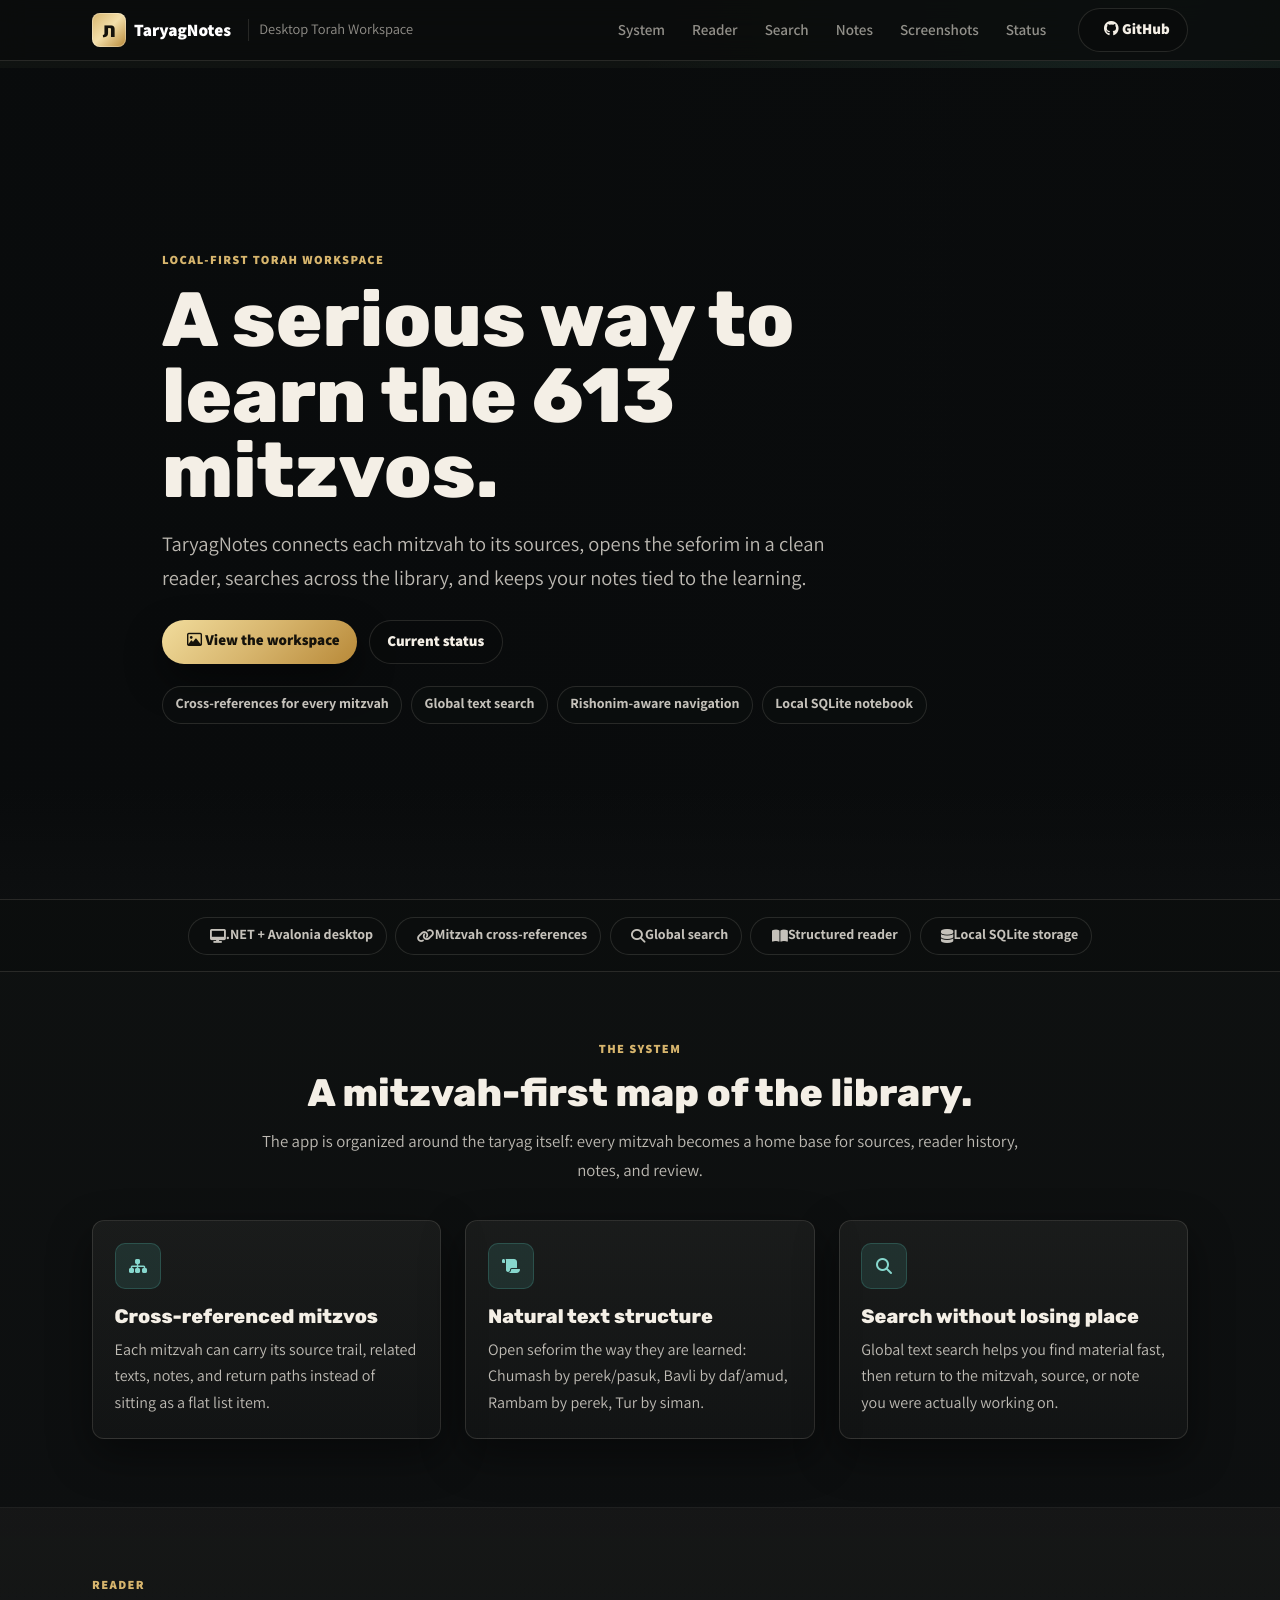
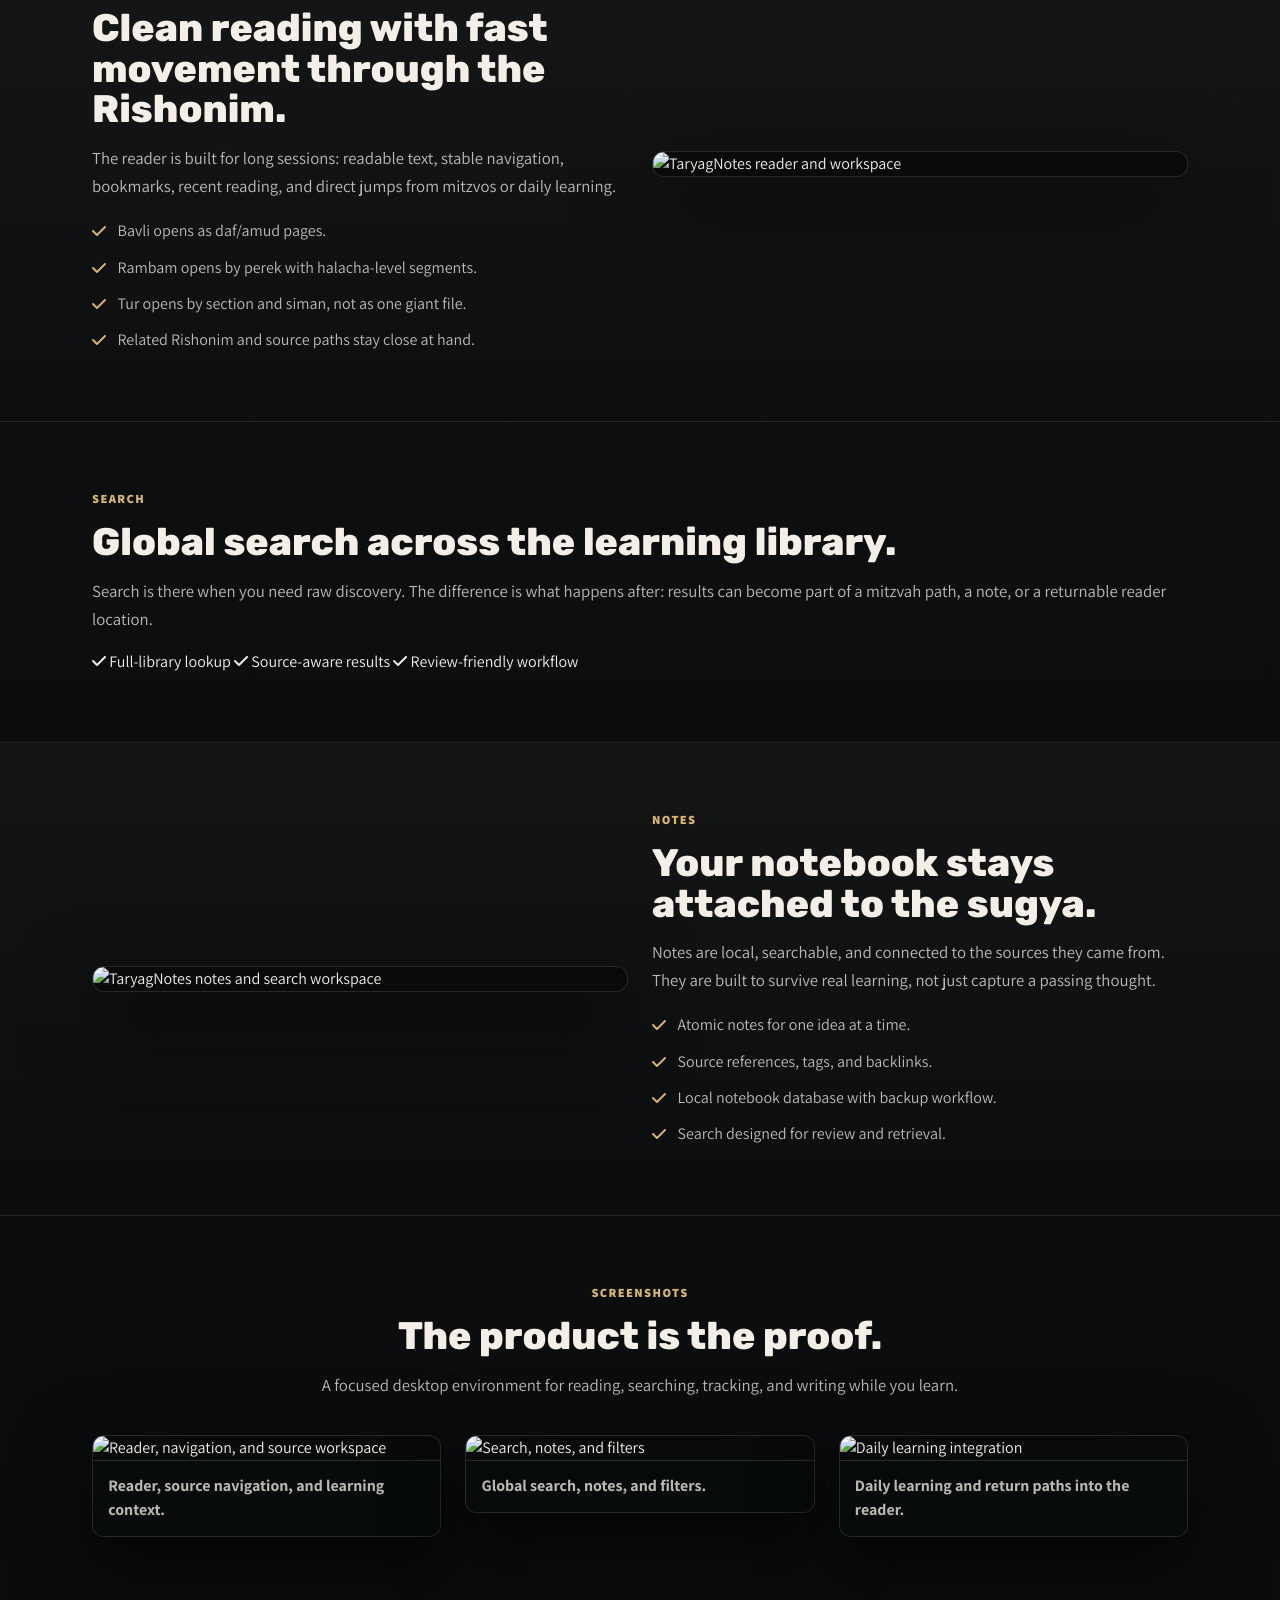
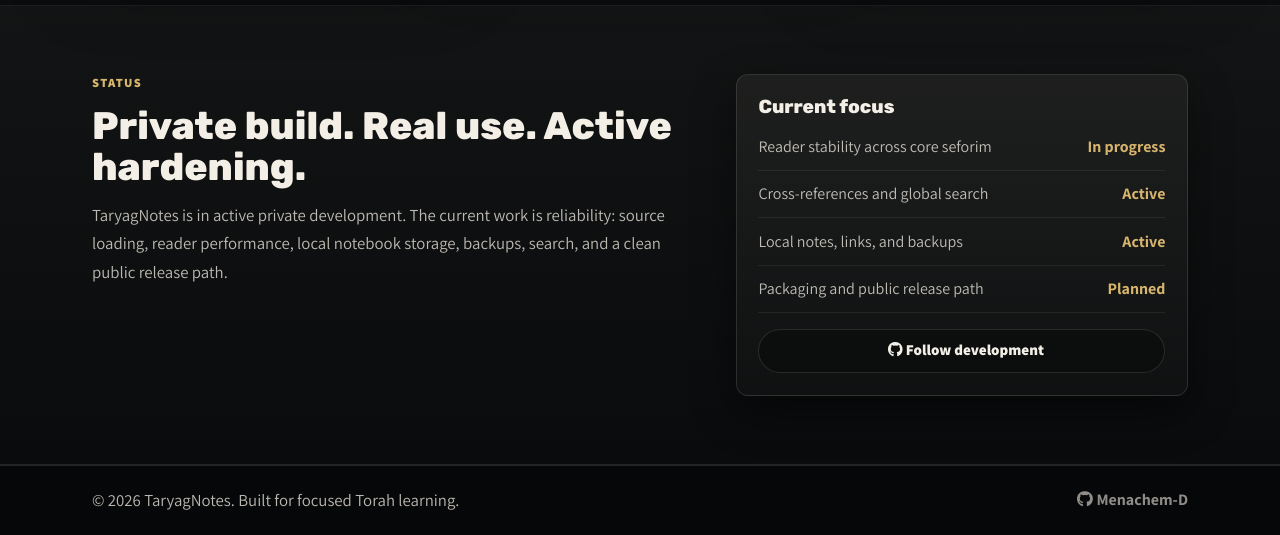
==== commit e13fb2ac: "Strengthen TaryagNotes positioning and trim copy" ====
--- a/index.html
+++ b/index.html
@@ -5,31 +5,31 @@
   <meta name="viewport" content="width=device-width, initial-scale=1" />
   <meta name="color-scheme" content="dark light" />
 
-  <title>TaryagNotes | A Desktop Beit Midrash for the 613 Mitzvos</title>
+  <title>TaryagNotes | Desktop Torah Workspace for the 613 Mitzvos</title>
 
   <meta
     name="description"
-    content="TaryagNotes is a local-first desktop workspace for learning the 613 mitzvos through structured source navigation, a serious reader, daily learning tools, and source-linked personal notes."
+    content="TaryagNotes is a local-first desktop Torah workspace for the 613 mitzvos, with cross-referenced sources, global text search, a clean reader, daily learning, and personal notes."
   />
   <meta
     name="keywords"
-    content="TaryagNotes, 613 mitzvos, Torah software, Beit Midrash, mitzvah learning, Chumash, Shas, Bavli, Mishneh Torah, Arbaah Turim, Torah notes, local-first, Avalonia, SQLite"
-  />
-
-  <meta property="og:title" content="TaryagNotes | A Desktop Beit Midrash for the 613 Mitzvos" />
+    content="TaryagNotes, 613 mitzvos, Torah software, Beit Midrash, mitzvah learning, cross references, global Torah search, Chumash, Shas, Bavli, Mishneh Torah, Arbaah Turim, Rishonim, Torah notes, local-first, Avalonia, SQLite"
+  />
+
+  <meta property="og:title" content="TaryagNotes | Desktop Torah Workspace for the 613 Mitzvos" />
   <meta
     property="og:description"
-    content="A local-first desktop workspace for mitzvah-based learning: reader, mapped sources, daily learning, and personal notes in one focused Beit Midrash environment."
+    content="A local-first desktop workspace for mitzvah-based learning: cross-referenced sources, global search, reader, daily learning, and personal notes."
   />
   <meta property="og:type" content="website" />
   <meta property="og:image" content="assets/img/Screenshot1.jpeg" />
   <meta property="og:locale" content="en_US" />
 
   <meta name="twitter:card" content="summary_large_image" />
-  <meta name="twitter:title" content="TaryagNotes | Desktop Beit Midrash" />
+  <meta name="twitter:title" content="TaryagNotes | Desktop Torah Workspace" />
   <meta
     name="twitter:description"
-    content="A serious local-first Torah workspace for learning the 613 mitzvos through sources and notes."
+    content="A serious local-first Torah workspace for learning the 613 mitzvos through sources, search, reader navigation, and notes."
   />
   <meta name="twitter:image" content="assets/img/Screenshot1.jpeg" />
 
@@ -56,7 +56,7 @@
     "name": "TaryagNotes",
     "applicationCategory": "EducationalApplication",
     "operatingSystem": "Windows, macOS, Linux",
-    "description": "A local-first desktop workspace for learning the 613 mitzvos through structured source navigation, a reader, daily learning tools, and source-linked personal notes.",
+    "description": "A local-first desktop Torah workspace for the 613 mitzvos, with cross-referenced sources, global text search, a structured reader, daily learning tools, and source-linked personal notes.",
     "creator": { "@type": "Person", "name": "Menachem D" }
   }
   </script>
@@ -71,7 +71,7 @@
         <a class="navbar-brand d-flex align-items-center gap-2" href="#home" aria-label="TaryagNotes home">
           <span class="brand-mark" aria-hidden="true">ת</span>
           <span class="brand-title">TaryagNotes</span>
-          <span class="brand-sub d-none d-md-inline">Desktop Beit Midrash</span>
+          <span class="brand-sub d-none d-md-inline">Desktop Torah Workspace</span>
         </a>
 
         <button
@@ -87,8 +87,9 @@
 
         <div class="collapse navbar-collapse justify-content-end" id="siteNav">
           <ul class="navbar-nav align-items-lg-center gap-lg-1">
-            <li class="nav-item"><a class="nav-link" href="#why">Why it exists</a></li>
+            <li class="nav-item"><a class="nav-link" href="#why">System</a></li>
             <li class="nav-item"><a class="nav-link" href="#reader">Reader</a></li>
+            <li class="nav-item"><a class="nav-link" href="#search">Search</a></li>
             <li class="nav-item"><a class="nav-link" href="#notes">Notes</a></li>
             <li class="nav-item"><a class="nav-link" href="#screenshots">Screenshots</a></li>
             <li class="nav-item"><a class="nav-link" href="#status">Status</a></li>
@@ -106,9 +107,9 @@
       <div class="hero-bg" aria-hidden="true"></div>
       <div class="container app-container hero-content">
         <p class="eyebrow">Local-first Torah workspace</p>
-        <h1 class="hero-title">A desktop Beit Midrash for learning the 613 mitzvos.</h1>
+        <h1 class="hero-title">A serious way to learn the 613 mitzvos.</h1>
         <p class="hero-lede">
-          TaryagNotes brings the mitzvah list, source navigation, reader, daily learning, and personal notes into one focused desktop workspace. Instead of starting from a blank search box or an endless library tree, you begin with a mitzvah and move through its sources with structure.
+          TaryagNotes connects each mitzvah to its sources, opens the seforim in a clean reader, searches across the library, and keeps your notes tied to the learning.
         </p>
 
         <div class="hero-actions">
@@ -120,10 +121,11 @@
           </a>
         </div>
 
-        <div class="hero-proof" aria-label="Core claims">
-          <span>613 mitzvos as the organizing layer</span>
-          <span>Bavli daf/amud, Rambam perek, Tur siman</span>
-          <span>SQLite-backed local notebook</span>
+        <div class="hero-proof" aria-label="Core product strengths">
+          <span>Cross-references for every mitzvah</span>
+          <span>Global text search</span>
+          <span>Rishonim-aware navigation</span>
+          <span>Local SQLite notebook</span>
         </div>
       </div>
     </section>
@@ -133,9 +135,10 @@
     <div class="container app-container">
       <div class="band-row">
         <span class="band-pill"><i class="fa-solid fa-desktop ms-2" aria-hidden="true"></i>.NET + Avalonia desktop</span>
+        <span class="band-pill"><i class="fa-solid fa-link ms-2" aria-hidden="true"></i>Mitzvah cross-references</span>
+        <span class="band-pill"><i class="fa-solid fa-magnifying-glass ms-2" aria-hidden="true"></i>Global search</span>
+        <span class="band-pill"><i class="fa-solid fa-book-open ms-2" aria-hidden="true"></i>Structured reader</span>
         <span class="band-pill"><i class="fa-solid fa-database ms-2" aria-hidden="true"></i>Local SQLite storage</span>
-        <span class="band-pill"><i class="fa-solid fa-book-open ms-2" aria-hidden="true"></i>Structured Torah reader</span>
-        <span class="band-pill"><i class="fa-solid fa-link ms-2" aria-hidden="true"></i>Source-linked notes</span>
       </div>
     </div>
   </section>
@@ -144,10 +147,10 @@
     <section id="why" class="section">
       <div class="container app-container">
         <div class="section-head text-center">
-          <p class="eyebrow">Why it exists</p>
-          <h2 class="section-title">Torah learning needs more than search.</h2>
+          <p class="eyebrow">The system</p>
+          <h2 class="section-title">A mitzvah-first map of the library.</h2>
           <p class="section-sub">
-            Most digital libraries are good at finding text. They are weaker at preserving a learning path: what mitzvah you were studying, which sources mattered, what you wrote, and how to return to it later. TaryagNotes is built for that work.
+            The app is organized around the taryag itself: every mitzvah becomes a home base for sources, reader history, notes, and review.
           </p>
         </div>
 
@@ -155,30 +158,24 @@
           <div class="col-md-4">
             <article class="card-premium h-100">
               <div class="icon-badge"><i class="fa-solid fa-sitemap" aria-hidden="true"></i></div>
-              <h3>Start from the mitzvah</h3>
-              <p>
-                The 613 mitzvos are first-class objects, not just labels. They anchor browsing, review, source references, and notes.
-              </p>
+              <h3>Cross-referenced mitzvos</h3>
+              <p>Each mitzvah can carry its source trail, related texts, notes, and return paths instead of sitting as a flat list item.</p>
             </article>
           </div>
 
           <div class="col-md-4">
             <article class="card-premium h-100">
               <div class="icon-badge"><i class="fa-solid fa-scroll" aria-hidden="true"></i></div>
-              <h3>Move through sources</h3>
-              <p>
-                Open core texts in their natural structure: Chumash by perek/pasuk, Bavli by daf/amud, Rambam by perek, Tur by siman.
-              </p>
+              <h3>Natural text structure</h3>
+              <p>Open seforim the way they are learned: Chumash by perek/pasuk, Bavli by daf/amud, Rambam by perek, Tur by siman.</p>
             </article>
           </div>
 
           <div class="col-md-4">
             <article class="card-premium h-100">
-              <div class="icon-badge"><i class="fa-solid fa-pen-nib" aria-hidden="true"></i></div>
-              <h3>Keep your learning</h3>
-              <p>
-                Write source-linked notes, tag ideas, return to recent reading, and keep your notebook local, searchable, and backed up.
-              </p>
+              <div class="icon-badge"><i class="fa-solid fa-magnifying-glass" aria-hidden="true"></i></div>
+              <h3>Search without losing place</h3>
+              <p>Global text search helps you find material fast, then return to the mitzvah, source, or note you were actually working on.</p>
             </article>
           </div>
         </div>
@@ -190,15 +187,15 @@
         <div class="row align-items-center gy-4">
           <div class="col-lg-6">
             <p class="eyebrow">Reader</p>
-            <h2 class="section-title">A reader built around real seforim, not raw files.</h2>
+            <h2 class="section-title">Clean reading with fast movement through the Rishonim.</h2>
             <p class="text-soft">
-              The reader is being hardened around the actual shape of the sources: Bavli pages, Rambam chapters, Tur sections, commentaries, bookmarks, recent reading, and daily learning. The goal is simple: open the text where you expect it, read comfortably, and get back to your learning without fighting the software.
+              The reader is built for long sessions: readable text, stable navigation, bookmarks, recent reading, and direct jumps from mitzvos or daily learning.
             </p>
             <ul class="bullets">
               <li><i class="fa-solid fa-check" aria-hidden="true"></i><span>Bavli opens as daf/amud pages.</span></li>
               <li><i class="fa-solid fa-check" aria-hidden="true"></i><span>Rambam opens by perek with halacha-level segments.</span></li>
-              <li><i class="fa-solid fa-check" aria-hidden="true"></i><span>Arba’ah Turim opens by section/siman rather than giant merged dumps.</span></li>
-              <li><i class="fa-solid fa-check" aria-hidden="true"></i><span>Daily learning entries can jump directly into the reader.</span></li>
+              <li><i class="fa-solid fa-check" aria-hidden="true"></i><span>Tur opens by section and siman, not as one giant file.</span></li>
+              <li><i class="fa-solid fa-check" aria-hidden="true"></i><span>Related Rishonim and source paths stay close at hand.</span></li>
             </ul>
           </div>
           <div class="col-lg-6">
@@ -210,7 +207,28 @@
       </div>
     </section>
 
-    <section id="notes" class="section">
+    <section id="search" class="section">
+      <div class="container app-container">
+        <div class="feature-split">
+          <div>
+            <p class="eyebrow">Search</p>
+            <h2 class="section-title">Global search across the learning library.</h2>
+          </div>
+          <div>
+            <p class="text-soft">
+              Search is there when you need raw discovery. The difference is what happens after: results can become part of a mitzvah path, a note, or a returnable reader location.
+            </p>
+            <div class="mini-grid">
+              <span><i class="fa-solid fa-check" aria-hidden="true"></i> Full-library lookup</span>
+              <span><i class="fa-solid fa-check" aria-hidden="true"></i> Source-aware results</span>
+              <span><i class="fa-solid fa-check" aria-hidden="true"></i> Review-friendly workflow</span>
+            </div>
+          </div>
+        </div>
+      </div>
+    </section>
+
+    <section id="notes" class="section section-alt">
       <div class="container app-container">
         <div class="row align-items-center gy-4">
           <div class="col-lg-6 order-2 order-lg-1">
@@ -220,28 +238,28 @@
           </div>
           <div class="col-lg-6 order-1 order-lg-2">
             <p class="eyebrow">Notes</p>
-            <h2 class="section-title">A personal notebook that stays attached to the sugya.</h2>
+            <h2 class="section-title">Your notebook stays attached to the sugya.</h2>
             <p class="text-soft">
-              TaryagNotes treats notes as part of the learning system, not a side panel you eventually abandon. Notes can be tied to mitzvos, sources, tags, and backlinks so your own thinking becomes searchable and navigable over time.
+              Notes are local, searchable, and connected to the sources they came from. They are built to survive real learning, not just capture a passing thought.
             </p>
             <ul class="bullets">
               <li><i class="fa-solid fa-check" aria-hidden="true"></i><span>Atomic notes for one idea at a time.</span></li>
-              <li><i class="fa-solid fa-check" aria-hidden="true"></i><span>Source references and bidirectional links.</span></li>
+              <li><i class="fa-solid fa-check" aria-hidden="true"></i><span>Source references, tags, and backlinks.</span></li>
               <li><i class="fa-solid fa-check" aria-hidden="true"></i><span>Local notebook database with backup workflow.</span></li>
-              <li><i class="fa-solid fa-check" aria-hidden="true"></i><span>Search designed for review, not just retrieval.</span></li>
+              <li><i class="fa-solid fa-check" aria-hidden="true"></i><span>Search designed for review and retrieval.</span></li>
             </ul>
           </div>
         </div>
       </div>
     </section>
 
-    <section id="screenshots" class="section section-alt">
+    <section id="screenshots" class="section">
       <div class="container app-container">
         <div class="section-head text-center">
           <p class="eyebrow">Screenshots</p>
           <h2 class="section-title">The product is the proof.</h2>
           <p class="section-sub">
-            TaryagNotes is still in active development, but the core direction is visible: one serious workspace for reading, tracking, and writing.
+            A focused desktop environment for reading, searching, tracking, and writing while you learn.
           </p>
         </div>
 
@@ -255,7 +273,7 @@
           <div class="col-md-4">
             <figure class="shot with-caption">
               <img src="assets/img/Screenshot2.jpeg" alt="Search, notes, and filters" loading="lazy" />
-              <figcaption>Search, notes, and filters for review.</figcaption>
+              <figcaption>Global search, notes, and filters.</figcaption>
             </figure>
           </div>
           <div class="col-md-4">
@@ -268,20 +286,21 @@
       </div>
     </section>
 
-    <section id="status" class="section">
+    <section id="status" class="section section-alt">
       <div class="container app-container">
         <div class="status-grid">
           <div>
             <p class="eyebrow">Status</p>
             <h2 class="section-title">Private build. Real use. Active hardening.</h2>
             <p class="text-soft">
-              TaryagNotes is in active private development and is being shaped through real limmud sessions. The current focus is reliability: source loading, reader performance, local notebook storage, backups, and a clean workflow that can survive long sessions.
+              TaryagNotes is in active private development. The current work is reliability: source loading, reader performance, local notebook storage, backups, search, and a clean public release path.
             </p>
           </div>
           <div class="panel status-panel">
             <h3>Current focus</h3>
             <ul class="status-list">
               <li><span>Reader stability across core seforim</span><strong>In progress</strong></li>
+              <li><span>Cross-references and global search</span><strong>Active</strong></li>
               <li><span>Local notes, links, and backups</span><strong>Active</strong></li>
               <li><span>Packaging and public release path</span><strong>Planned</strong></li>
             </ul>
--- a/css/style.css
+++ b/css/style.css
@@ -1,50 +1,38 @@
-/* =========================================
-   Premium “Workbench” Portfolio Skin
-   - calmer contrast
-   - sharper typography rhythm
-   - consistent surfaces + hairlines
-   - fewer loud gradients, more depth
-   ========================================= */
+/* TaryagNotes public site
+   Serious desktop-product presentation: bold, quiet, source-first. */
 
 :root{
-  --bg:            #0f131c;
-  --bg-2:          #121827;
-  --bg-3:          #0b0f17;
-
-  --surface:       #151c2b;
-  --surface-2:     #111828;
-
-  --hairline:      rgba(255,255,255,.08);
-  --hairline-2:    rgba(255,255,255,.06);
-
-  --text:          #eef2ff;
-  --muted:         rgba(238,242,255,.72);
-  --soft:          rgba(238,242,255,.56);
-
-  --accent:        #7aa0ff;
-  --accent-2:      #4f70f4;
-  --accent-soft:   rgba(122,160,255,.14);
-
-  --ok:            #35c77a;
-
-  --r-lg:          16px;
-  --r-md:          12px;
-  --r-sm:          10px;
-
-  --shadow:        0 22px 60px rgba(0,0,0,.65);
-  --shadow-2:      0 12px 32px rgba(0,0,0,.55);
-
-  --container:     1100px;
+  --bg: #0d0f10;
+  --bg-2: #141816;
+  --surface: rgba(20, 24, 22, .88);
+  --surface-2: rgba(29, 34, 31, .92);
+  --paper: #efe7d7;
+  --text: #f4efe6;
+  --muted: rgba(244,239,230,.76);
+  --soft: rgba(244,239,230,.58);
+  --hairline: rgba(239,231,215,.13);
+  --hairline-2: rgba(239,231,215,.08);
+  --gold: #d7b56d;
+  --gold-2: #b88938;
+  --teal: #4aa79b;
+  --teal-soft: rgba(74,167,155,.16);
+  --shadow: 0 26px 80px rgba(0,0,0,.62);
+  --shadow-2: 0 16px 44px rgba(0,0,0,.45);
+  --r-lg: 12px;
+  --r-md: 8px;
+  --container: 1120px;
 }
 
 *{ box-sizing:border-box; }
 html{ scroll-behavior:smooth; }
 
 body.app{
+  margin:0;
   font-family: "Assistant", system-ui, -apple-system, "Segoe UI", sans-serif;
-  background: radial-gradient(1200px 900px at 20% -10%, rgba(122,160,255,.10), transparent 55%),
-              radial-gradient(900px 700px at 85% 10%, rgba(53,199,122,.08), transparent 55%),
-              var(--bg);
+  background:
+    radial-gradient(900px 700px at 12% -20%, rgba(215,181,109,.11), transparent 55%),
+    radial-gradient(900px 700px at 90% 0%, rgba(74,167,155,.10), transparent 58%),
+    linear-gradient(180deg, #101311 0%, var(--bg) 42%, #090b0c 100%);
   color: var(--text);
   -webkit-font-smoothing: antialiased;
   text-rendering: geometricPrecision;
@@ -52,357 +40,385 @@
 
 h1,h2,h3,h4,h5{
   font-family: "Rubik", system-ui, -apple-system, "Segoe UI", sans-serif;
-  letter-spacing: .01em;
+  letter-spacing: 0;
 }
 
 .app-container{ max-width: var(--container); }
-
 .text-soft{ color: var(--soft) !important; }
-.text-muted{ color: var(--muted) !important; }
-
-/* -----------------------------------------
-   NAV
-   ----------------------------------------- */
+
+.skip-link{
+  position: fixed;
+  top: .75rem;
+  left: .75rem;
+  z-index: 9999;
+  padding: .5rem .75rem;
+  border-radius: var(--r-md);
+  background: var(--paper);
+  color: #111;
+}
+
+/* Navigation */
 .nav-premium{
-  background: rgba(15,19,28,.78);
-  backdrop-filter: blur(10px);
+  background: rgba(10, 12, 12, .82);
+  backdrop-filter: blur(14px);
   border-bottom: 1px solid var(--hairline);
 }
 
 .brand-mark{
-  width: 34px; height: 34px;
-  border-radius: 10px;
-  display:inline-flex; align-items:center; justify-content:center;
-  background: radial-gradient(circle at 25% 10%, #ffffff 0, #cbd8ff 18%, #7aa0ff 46%, #25324b 100%);
-  color:#0b0f17;
-}
+  width: 34px;
+  height: 34px;
+  display:inline-flex;
+  align-items:center;
+  justify-content:center;
+  border-radius: 8px;
+  background: linear-gradient(135deg, var(--gold), #f3dfaa 48%, var(--gold-2));
+  color:#15120b;
+  font-weight: 800;
+  box-shadow: inset 0 0 0 1px rgba(255,255,255,.28);
+}
+
 .brand-title{
-  font-weight:700;
-  font-size:1.05rem;
-}
+  font-weight: 800;
+  font-size: 1.08rem;
+}
+
 .brand-sub{
-  margin-left:.5rem;
-  font-size:.86rem;
+  margin-left:.55rem;
+  padding-left:.65rem;
+  border-left: 1px solid var(--hairline);
   color: var(--soft);
-  border-left: 1px solid var(--hairline);
-  padding-left:.6rem;
+  font-size: .9rem;
 }
 
 .navbar-dark .navbar-nav .nav-link{
   color: var(--soft);
-  font-size:.95rem;
-  padding-inline:.75rem;
-}
-.navbar-dark .navbar-nav .nav-link:hover{ color: var(--text); }
+  font-weight: 600;
+  font-size: .95rem;
+  padding-inline: .72rem;
+}
+.navbar-dark .navbar-nav .nav-link:hover,
 .navbar-dark .navbar-nav .nav-link:focus{ color: var(--text); }
 
-/* -----------------------------------------
-   HERO
-   ----------------------------------------- */
-.hero-wrap{ padding-top: 72px; }
+/* Hero */
+.hero-wrap{ padding-top: 68px; }
+
 .hero{
+  min-height: calc(100vh - 68px);
   position: relative;
-  padding: 5.25rem 0 3.25rem;
+  display:flex;
+  align-items:center;
+  overflow:hidden;
   border-bottom: 1px solid var(--hairline);
+  background: #0b0d0d;
+}
+
+.hero-bg{
+  position:absolute;
+  inset:0;
   background:
-    radial-gradient(900px 650px at 15% 0%, rgba(122,160,255,.18), transparent 62%),
-    radial-gradient(900px 650px at 90% 10%, rgba(255,209,102,.08), transparent 55%),
-    linear-gradient(180deg, rgba(255,255,255,.03) 0%, rgba(255,255,255,0) 22%),
-    transparent;
-}
-
-.kicker-pill{
-  display:inline-flex;
-  align-items:center;
-  padding:.45rem .85rem;
-  border-radius:999px;
-  background: rgba(0,0,0,.28);
-  border: 1px solid var(--hairline);
+    linear-gradient(90deg, rgba(9,11,12,.95) 0%, rgba(9,11,12,.86) 38%, rgba(9,11,12,.46) 72%, rgba(9,11,12,.78) 100%),
+    linear-gradient(180deg, rgba(9,11,12,.12), rgba(9,11,12,.72)),
+    url('../assets/img/Screenshot1.jpeg') center right / cover no-repeat;
+  transform: scale(1.02);
+}
+
+.hero::after{
+  content:"";
+  position:absolute;
+  left:0;
+  right:0;
+  bottom:0;
+  height: 7rem;
+  background: linear-gradient(180deg, transparent, rgba(13,15,16,.95));
+  pointer-events:none;
+}
+
+.hero-content{
+  position:relative;
+  z-index:1;
+  padding-top: 5.5rem;
+  padding-bottom: 5rem;
+  max-width: 980px;
+}
+
+.eyebrow{
+  margin:0 0 .85rem;
+  color: var(--gold);
+  font-weight: 800;
+  font-size: .78rem;
+  letter-spacing: .11em;
+  text-transform: uppercase;
+}
+
+.hero-title{
+  max-width: 760px;
+  font-size: clamp(2.65rem, 6vw, 5.2rem);
+  line-height: .98;
+  font-weight: 800;
+  color: var(--text);
+  margin-bottom: 1.1rem;
+}
+
+.hero-lede{
+  max-width: 720px;
   color: var(--muted);
-  font-weight:600;
-  font-size:.88rem;
-}
-
-.hero-title{
-  font-size: clamp(2.0rem, 3.6vw, 2.75rem);
-  font-weight:800;
-  line-height: 1.08;
-  background: linear-gradient(120deg, #f2f5ff, #b9c9ff);
-  -webkit-background-clip:text;
-  background-clip:text;
-  color: transparent;
-}
-
-.hero-lede{
-  color: var(--muted);
-  font-size: 1.05rem;
+  font-size: clamp(1.08rem, 1.7vw, 1.28rem);
   line-height: 1.65;
-  max-width: 44rem;
-}
-
-.feature-mini{
-  display:flex;
-  flex-direction:column;
-  gap:.5rem;
-}
-.mini{
-  display:flex;
+  margin-bottom: 1.6rem;
+}
+
+.hero-actions{
+  display:flex;
+  flex-wrap:wrap;
+  gap:.75rem;
+  margin-bottom: 1.35rem;
+}
+
+.hero-proof{
+  display:flex;
+  flex-wrap:wrap;
   gap:.55rem;
-  align-items:flex-start;
-  color: var(--muted);
-}
-.mini i{ color: var(--accent); margin-top:.25rem; }
-
-.status-callout{
-  display:inline-flex;
-  gap:.6rem;
-  align-items:center;
-  padding:.55rem .85rem;
-  border-radius: 12px;
-  background: rgba(0,0,0,.22);
-  border: 1px solid var(--hairline);
-}
-.status-dot{
-  width:8px; height:8px; border-radius:50%;
-  background: var(--ok);
-  box-shadow: 0 0 12px rgba(53,199,122,.55);
-}
-.status-text{ color: var(--muted); font-weight:600; font-size:.92rem; }
-
-/* hero mock */
-.mock{ max-width: 560px; margin: 0 auto; }
-.mock-shell{
-  border-radius: var(--r-lg);
-  overflow:hidden;
-  border: 1px solid var(--hairline);
-  background: rgba(0,0,0,.25);
-  box-shadow: var(--shadow);
-}
-.mock-top{
-  display:flex; align-items:center;
-  gap:.45rem;
-  padding:.65rem .85rem;
-  background: linear-gradient(90deg, rgba(255,255,255,.06), rgba(255,255,255,.03));
-  border-bottom: 1px solid var(--hairline);
-}
-.dot{ width:10px; height:10px; border-radius:50%; display:inline-block; }
-.dot-r{ background:#ff6b6b; }
-.dot-y{ background:#ffd166; }
-.dot-g{ background:#35c77a; }
-.dot-b{ background:#79cfd5; }
-.mock-title{
-  margin-left:.35rem;
-  color: var(--soft);
-  font-size:.82rem;
-}
-.mock-body{ background: #0a0e16; }
-
-.glow{
-  position:absolute;
-  filter: blur(24px);
-  opacity:.75;
-  pointer-events:none;
-}
-.glow-a{
-  width: 520px; height: 520px;
-  left: -220px; top: -220px;
-  background: radial-gradient(circle, rgba(122,160,255,.28), transparent 62%);
-}
-.glow-b{
-  width: 420px; height: 420px;
-  right: -180px; top: -140px;
-  background: radial-gradient(circle, rgba(53,199,122,.16), transparent 62%);
-}
-
-/* -----------------------------------------
-   BAND STRIP
-   ----------------------------------------- */
-.band{
-  padding: 1.1rem 0;
-  background: rgba(0,0,0,.16);
-  border-bottom: 1px solid var(--hairline);
-}
-.band-row{
-  display:flex;
-  gap:.55rem;
-  flex-wrap:wrap;
-  justify-content:center;
-}
+  max-width: 850px;
+}
+
+.hero-proof span,
 .band-pill{
   display:inline-flex;
   align-items:center;
-  padding:.42rem .85rem;
-  border-radius: 999px;
-  background: rgba(0,0,0,.25);
+  border:1px solid var(--hairline);
+  border-radius:999px;
+  background: rgba(12,15,14,.72);
+  color: rgba(244,239,230,.80);
+  padding:.46rem .78rem;
+  font-weight:700;
+  font-size:.88rem;
+}
+
+/* Band */
+.band{
+  padding: 1.05rem 0;
+  border-bottom: 1px solid var(--hairline);
+  background: rgba(0,0,0,.20);
+}
+.band-row{
+  display:flex;
+  flex-wrap:wrap;
+  justify-content:center;
+  gap:.55rem;
+}
+
+/* Sections */
+.section{
+  padding: 4.25rem 0;
+  border-bottom: 1px solid var(--hairline-2);
+}
+.section-alt{
+  background: linear-gradient(180deg, rgba(239,231,215,.035), rgba(239,231,215,0));
+}
+.section-head{
+  max-width: 760px;
+  margin:0 auto 2.25rem;
+}
+.section-title{
+  color: var(--text);
+  font-size: clamp(2rem, 3vw, 3rem);
+  line-height: 1.06;
+  font-weight: 800;
+  margin:0 0 .85rem;
+}
+.section-sub,
+.text-soft{
+  color: var(--muted) !important;
+  font-size: 1.05rem;
+  line-height: 1.7;
+}
+
+/* Cards */
+.card-premium{
+  height:100%;
+  padding: 1.35rem;
+  border-radius: var(--r-lg);
   border: 1px solid var(--hairline);
-  color: rgba(238,242,255,.78);
-  font-size:.88rem;
-  white-space:nowrap;
-}
-
-/* -----------------------------------------
-   SECTIONS
-   ----------------------------------------- */
-.section{
-  padding: 3.25rem 0;
-  background: transparent;
-  border-bottom: 1px solid var(--hairline-2);
-}
-
-.section-alt{
-  background: linear-gradient(180deg, rgba(255,255,255,.03), rgba(255,255,255,0));
-}
-
-.section-head{
-  max-width: 54rem;
-  margin: 0 auto 2.2rem;
-}
-
-.section-title{
-  font-size: 1.9rem;
-  font-weight: 800;
-}
-
-.section-sub{
+  background: linear-gradient(180deg, rgba(239,231,215,.055), rgba(239,231,215,.025));
+  box-shadow: var(--shadow-2);
+}
+.card-premium h3{
+  font-size:1.22rem;
+  font-weight:800;
+  margin-bottom:.55rem;
+}
+.card-premium p{
+  margin:0;
   color: var(--muted);
-  line-height: 1.7;
-  margin-top:.6rem;
-}
-
-/* bullets (premium, compact) */
+  line-height:1.65;
+}
+.icon-badge{
+  width: 46px;
+  height: 46px;
+  display:flex;
+  align-items:center;
+  justify-content:center;
+  margin-bottom: 1rem;
+  border-radius: 10px;
+  background: var(--teal-soft);
+  color: #87d7cd;
+  border:1px solid rgba(74,167,155,.28);
+}
+
+/* Lists */
 .bullets{
   list-style:none;
   padding:0;
-  margin: 1rem 0 0;
+  margin:1.15rem 0 0;
   display:flex;
   flex-direction:column;
-  gap:.55rem;
+  gap:.72rem;
 }
 .bullets li{
   display:flex;
-  gap:.6rem;
   align-items:flex-start;
+  gap:.72rem;
   color: var(--muted);
-}
-.bullets i{ color: var(--accent); margin-top:.25rem; }
-
-/* screenshots */
+  line-height:1.55;
+}
+.bullets i{
+  color: var(--gold);
+  margin-top:.25rem;
+}
+
+/* Images */
 .shot{
   margin:0;
+  overflow:hidden;
   border-radius: var(--r-lg);
-  overflow:hidden;
-  border: 1px solid var(--hairline);
-  background: rgba(0,0,0,.18);
-  box-shadow: var(--shadow-2);
+  border:1px solid var(--hairline);
+  background:#090b0b;
+  box-shadow: var(--shadow);
 }
 .shot img{
+  display:block;
   width:100%;
-  display:block;
-}
-
-/* cards */
-.card-premium{
-  border-radius: var(--r-lg);
-  border: 1px solid var(--hairline);
-  background: rgba(0,0,0,.18);
-  box-shadow: var(--shadow-2);
-}
-.card-premium-body{
-  padding: 1.35rem 1.25rem;
-}
-.icon-badge{
-  width: 52px; height: 52px;
-  border-radius: 16px;
-  display:flex; align-items:center; justify-content:center;
-  background: rgba(122,160,255,.12);
-  border: 1px solid rgba(122,160,255,.18);
-  color: var(--accent);
-  margin-bottom:.9rem;
-}
-
-/* codeframe */
-.codeframe{
-  border-radius: var(--r-lg);
-  overflow:hidden;
-  border: 1px solid var(--hairline);
-  background: rgba(0,0,0,.20);
-  box-shadow: var(--shadow-2);
-}
-.codeframe-top{
-  display:flex; align-items:center;
-  gap:.45rem;
-  padding:.6rem .85rem;
-  border-bottom: 1px solid var(--hairline);
-  background: linear-gradient(90deg, rgba(255,255,255,.06), rgba(255,255,255,.03));
-}
-.codeframe-title{ margin-left:.35rem; color: var(--soft); font-size:.82rem; }
-pre.code{
-  margin:0;
-  padding: 1rem 1.05rem;
-  background: #0a0e16;
-  color: #eef2ff;
-  font-family: ui-monospace, SFMono-Regular, Menlo, Monaco, Consolas, "Liberation Mono", "Courier New", monospace;
-  font-size:.86rem;
-  overflow:auto;
-}
-
-/* panel */
+  height:auto;
+}
+.with-caption figcaption{
+  padding:.82rem .95rem;
+  color: var(--muted);
+  font-weight:700;
+  background: rgba(9,11,12,.74);
+  border-top:1px solid var(--hairline);
+}
+
+/* Status */
+.status-grid{
+  display:grid;
+  grid-template-columns: minmax(0,1.15fr) minmax(320px,.85fr);
+  gap:2rem;
+  align-items:start;
+}
 .panel{
   border-radius: var(--r-lg);
-  border: 1px solid var(--hairline);
-  background: rgba(0,0,0,.16);
-  padding: 1.25rem;
+  border:1px solid var(--hairline);
+  background: linear-gradient(180deg, rgba(239,231,215,.06), rgba(239,231,215,.025));
   box-shadow: var(--shadow-2);
-}
-
-/* -----------------------------------------
-   BUTTONS / LINKS (premium, consistent)
-   ----------------------------------------- */
+  padding:1.35rem;
+}
+.status-panel h3{
+  font-weight:800;
+  font-size:1.18rem;
+  margin-bottom:1rem;
+}
+.status-list{
+  list-style:none;
+  margin:0;
+  padding:0;
+  display:flex;
+  flex-direction:column;
+  gap:.7rem;
+}
+.status-list li{
+  display:flex;
+  justify-content:space-between;
+  gap:1rem;
+  padding-bottom:.7rem;
+  border-bottom:1px solid var(--hairline-2);
+  color:var(--muted);
+}
+.status-list strong{
+  color:var(--gold);
+  white-space:nowrap;
+}
+
+/* Buttons */
 .btn{
   border-radius: 999px;
-  padding: .55rem 1.05rem;
-  font-weight: 700;
-  font-size: .92rem;
-}
-
+  padding: .62rem 1.08rem;
+  font-weight: 800;
+  font-size: .94rem;
+}
 .btn-accent{
-  color: #070a11;
-  border: 0;
-  background: linear-gradient(90deg, var(--accent), var(--accent-2));
-  box-shadow: 0 14px 34px rgba(0,0,0,.55);
-  transition: transform .12s ease, box-shadow .12s ease, opacity .12s ease;
+  color:#15120b;
+  background: linear-gradient(135deg, #f1dc9c, var(--gold), var(--gold-2));
+  border:0;
+  box-shadow: 0 16px 38px rgba(0,0,0,.46);
 }
 .btn-accent:hover,
 .btn-accent:focus{
+  color:#15120b;
   transform: translateY(-1px);
-  box-shadow: 0 18px 44px rgba(0,0,0,.62);
-  color:#070a11;
-}
-
+}
 .btn-ghost{
   color: var(--text);
-  background: rgba(0,0,0,.18);
-  border: 1px solid var(--hairline);
-  transition: background .12s ease, border-color .12s ease;
+  border:1px solid var(--hairline);
+  background: rgba(9,11,12,.58);
 }
 .btn-ghost:hover,
 .btn-ghost:focus{
-  background: rgba(255,255,255,.06);
-  border-color: rgba(255,255,255,.14);
   color: var(--text);
-}
-
+  border-color: rgba(215,181,109,.42);
+  background: rgba(215,181,109,.08);
+}
 .link-soft{
   color: var(--soft);
   text-decoration:none;
+  font-weight:700;
 }
 .link-soft:hover{ color: var(--text); }
 
-/* -----------------------------------------
-   FOOTER
-   ----------------------------------------- */
 .footer{
-  padding: 1.2rem 0;
-  background: rgba(0,0,0,.22);
-  border-top: 1px solid var(--hairline);
-}
+  padding: 1.25rem 0;
+  border-top:1px solid var(--hairline);
+  background: rgba(0,0,0,.32);
+}
+
+@media (max-width: 991px){
+  .hero{
+    min-height: auto;
+  }
+  .hero-bg{
+    background:
+      linear-gradient(180deg, rgba(9,11,12,.90), rgba(9,11,12,.86)),
+      url('../assets/img/Screenshot1.jpeg') center / cover no-repeat;
+  }
+  .status-grid{
+    grid-template-columns:1fr;
+  }
+}
+
+@media (max-width: 575px){
+  .hero-content{
+    padding-top:4.2rem;
+    padding-bottom:3.5rem;
+  }
+  .hero-title{
+    font-size:2.55rem;
+  }
+  .section{
+    padding:3rem 0;
+  }
+  .hero-proof span,
+  .band-pill{
+    width:100%;
+    justify-content:center;
+    text-align:center;
+  }
+}
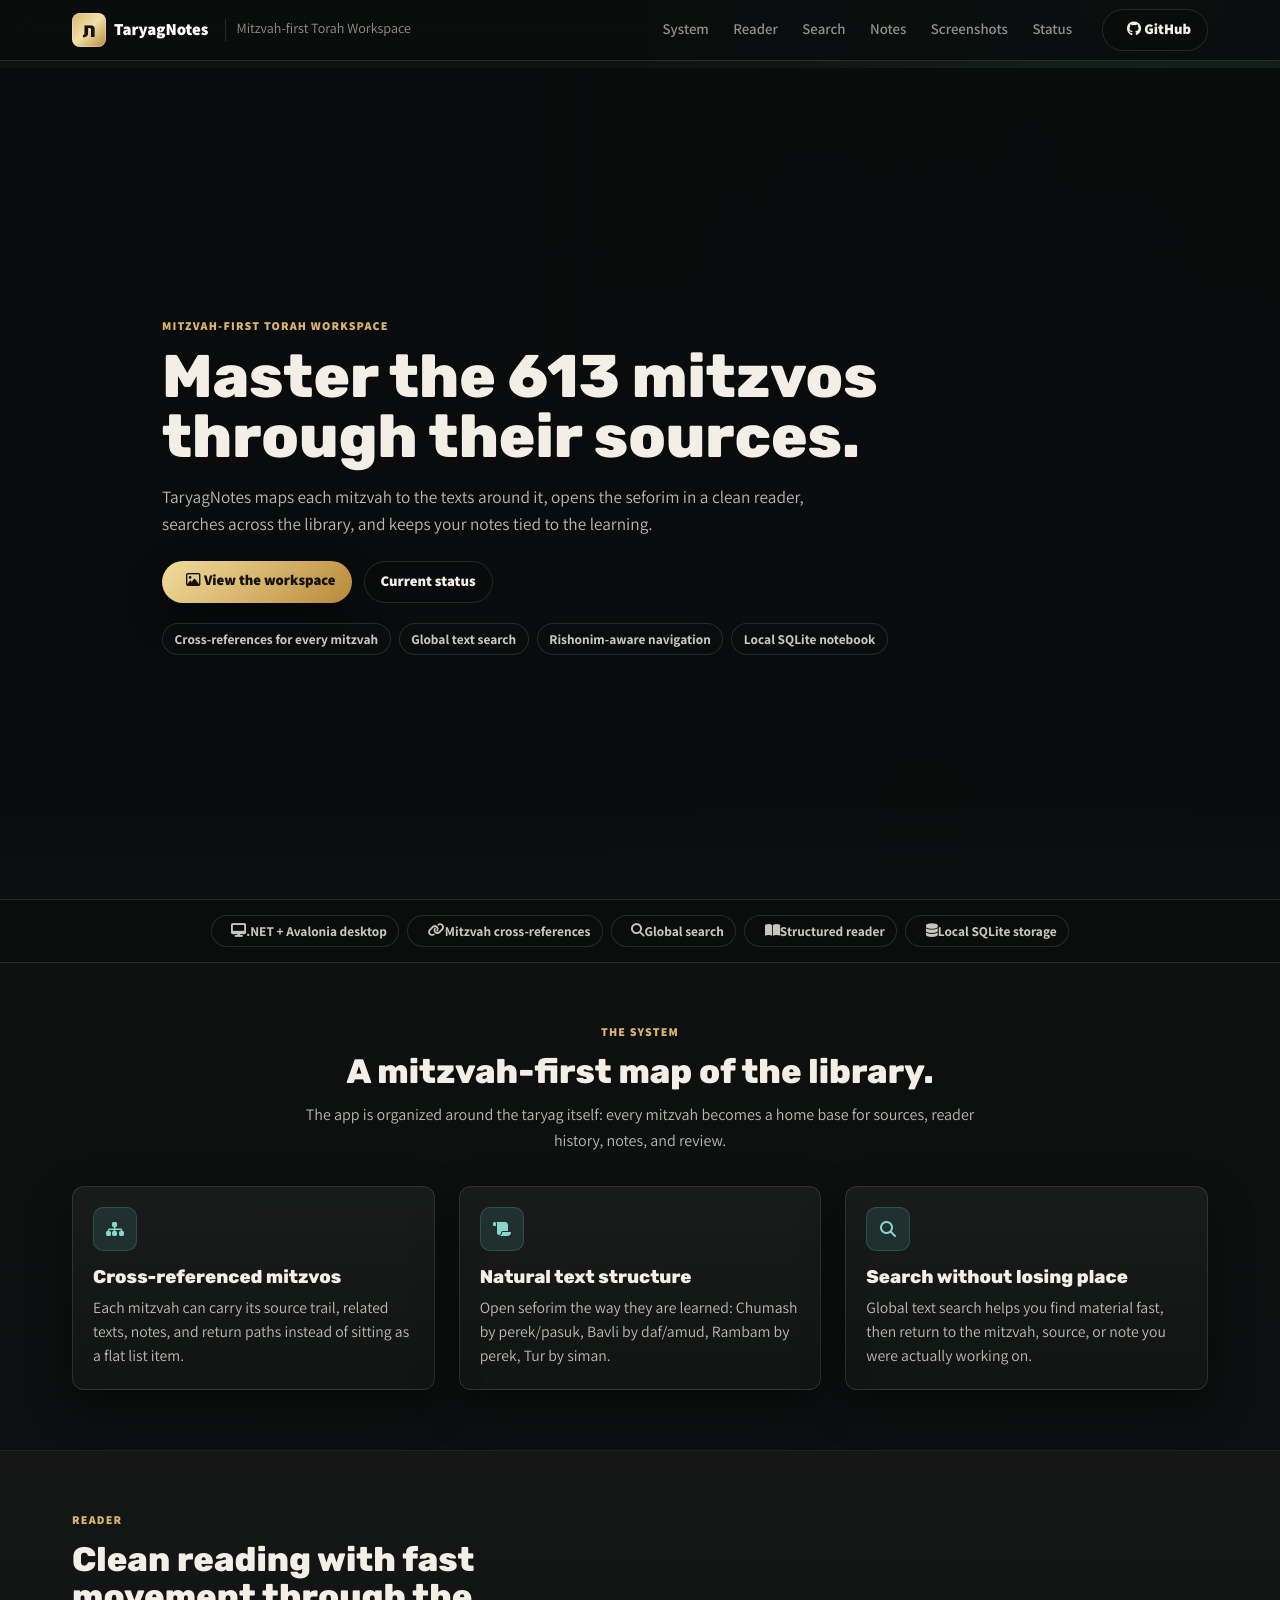
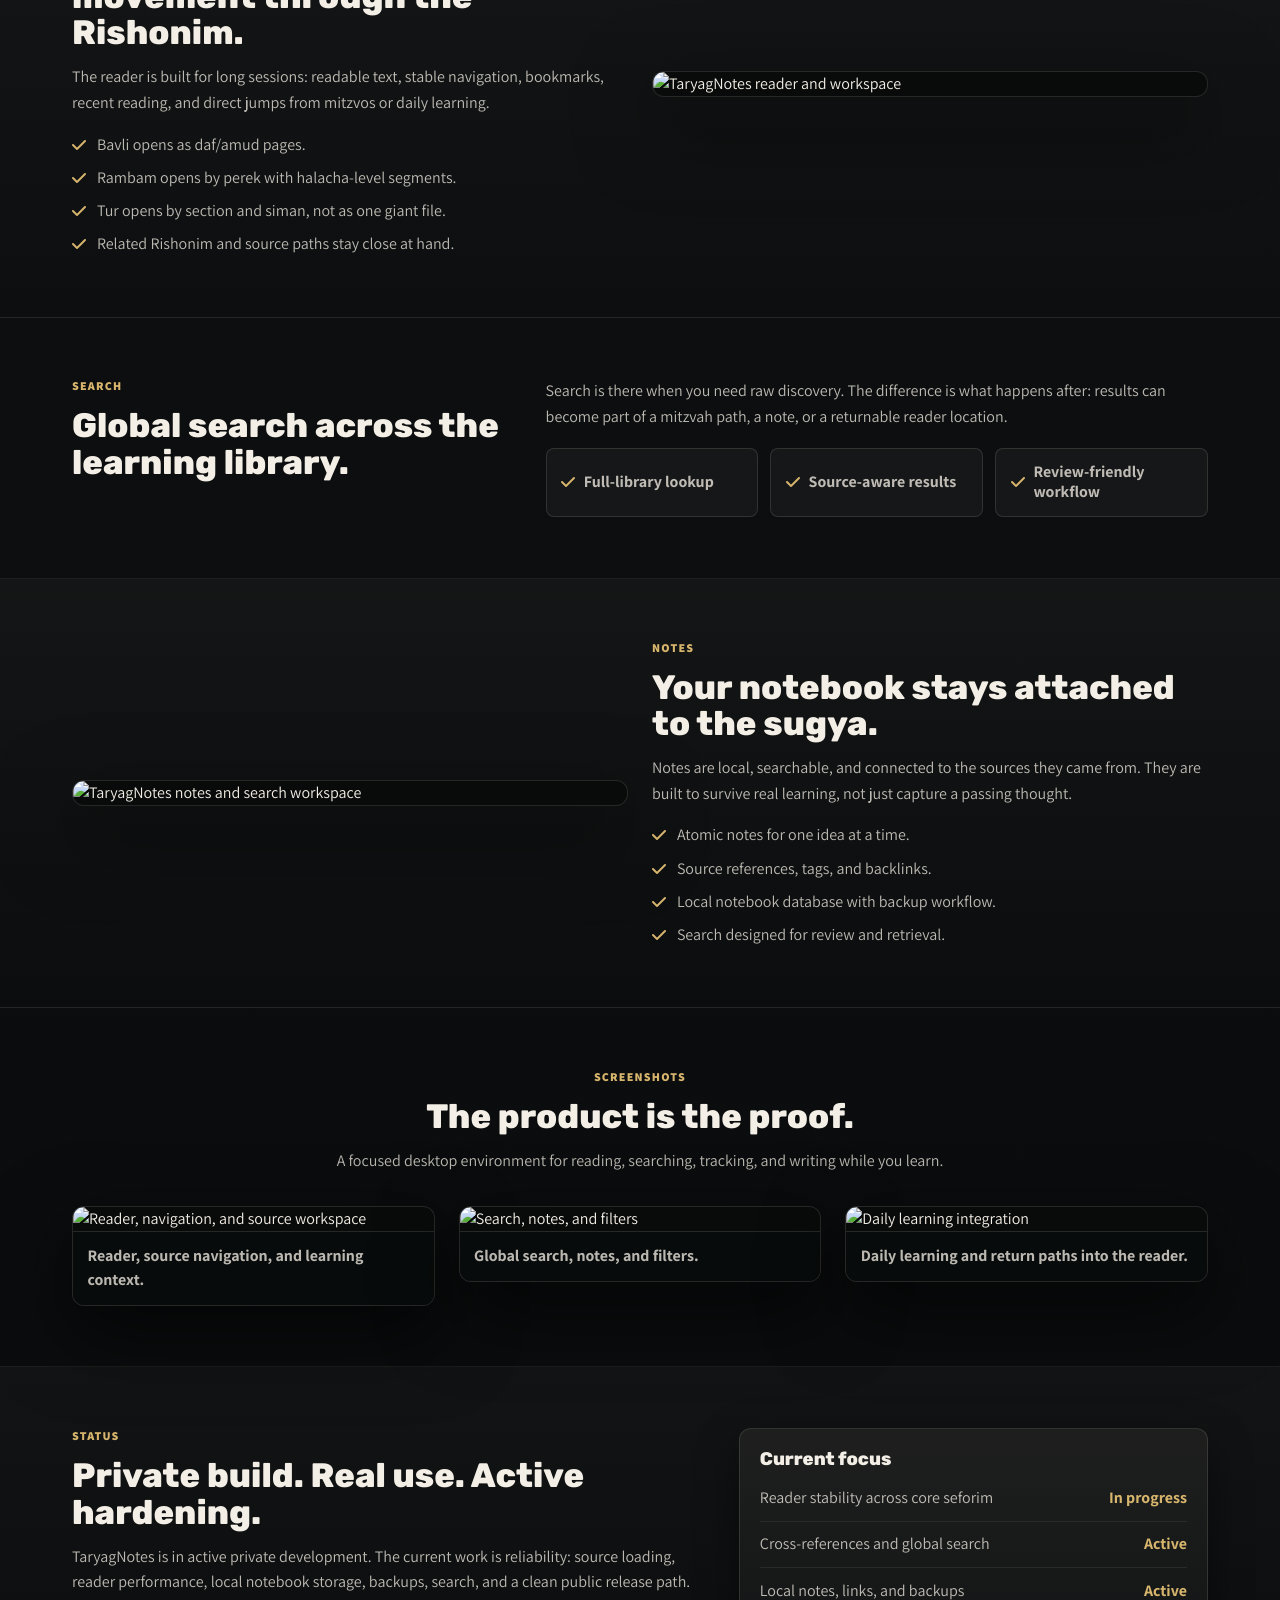
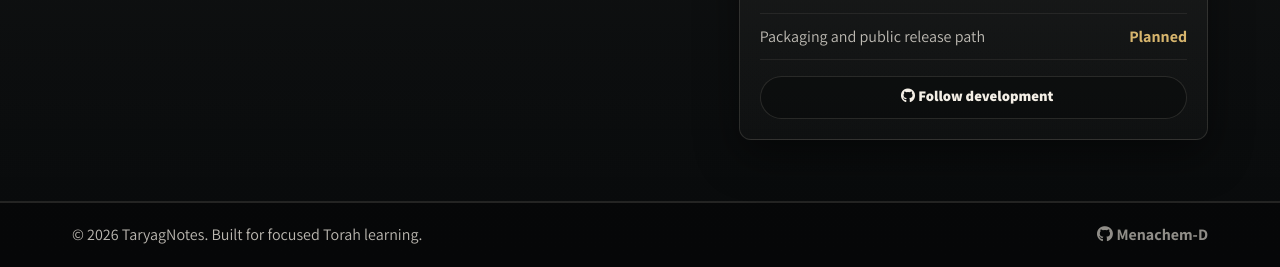
==== commit 7cbfe10a: "Sharpen hero positioning for TaryagNotes" ====
--- a/index.html
+++ b/index.html
@@ -5,31 +5,31 @@
   <meta name="viewport" content="width=device-width, initial-scale=1" />
   <meta name="color-scheme" content="dark light" />
 
-  <title>TaryagNotes | Desktop Torah Workspace for the 613 Mitzvos</title>
+  <title>TaryagNotes | Master the 613 Mitzvos Through Their Sources</title>
 
   <meta
     name="description"
-    content="TaryagNotes is a local-first desktop Torah workspace for the 613 mitzvos, with cross-referenced sources, global text search, a clean reader, daily learning, and personal notes."
+    content="TaryagNotes is a mitzvah-first desktop Torah workspace for mastering the 613 mitzvos through cross-referenced sources, global text search, a clean reader, daily learning, and personal notes."
   />
   <meta
     name="keywords"
     content="TaryagNotes, 613 mitzvos, Torah software, Beit Midrash, mitzvah learning, cross references, global Torah search, Chumash, Shas, Bavli, Mishneh Torah, Arbaah Turim, Rishonim, Torah notes, local-first, Avalonia, SQLite"
   />
 
-  <meta property="og:title" content="TaryagNotes | Desktop Torah Workspace for the 613 Mitzvos" />
+  <meta property="og:title" content="TaryagNotes | Master the 613 Mitzvos Through Their Sources" />
   <meta
     property="og:description"
-    content="A local-first desktop workspace for mitzvah-based learning: cross-referenced sources, global search, reader, daily learning, and personal notes."
+    content="A mitzvah-first desktop workspace for mastering the 613 mitzvos: cross-referenced sources, global search, reader, daily learning, and personal notes."
   />
   <meta property="og:type" content="website" />
   <meta property="og:image" content="assets/img/Screenshot1.jpeg" />
   <meta property="og:locale" content="en_US" />
 
   <meta name="twitter:card" content="summary_large_image" />
-  <meta name="twitter:title" content="TaryagNotes | Desktop Torah Workspace" />
+  <meta name="twitter:title" content="TaryagNotes | Master the 613 Mitzvos" />
   <meta
     name="twitter:description"
-    content="A serious local-first Torah workspace for learning the 613 mitzvos through sources, search, reader navigation, and notes."
+    content="A mitzvah-first Torah workspace for mastering the 613 mitzvos through sources, search, reader navigation, and notes."
   />
   <meta name="twitter:image" content="assets/img/Screenshot1.jpeg" />
 
@@ -56,7 +56,7 @@
     "name": "TaryagNotes",
     "applicationCategory": "EducationalApplication",
     "operatingSystem": "Windows, macOS, Linux",
-    "description": "A local-first desktop Torah workspace for the 613 mitzvos, with cross-referenced sources, global text search, a structured reader, daily learning tools, and source-linked personal notes.",
+    "description": "A mitzvah-first desktop Torah workspace for mastering the 613 mitzvos, with cross-referenced sources, global text search, a structured reader, daily learning tools, and source-linked personal notes.",
     "creator": { "@type": "Person", "name": "Menachem D" }
   }
   </script>
@@ -71,7 +71,7 @@
         <a class="navbar-brand d-flex align-items-center gap-2" href="#home" aria-label="TaryagNotes home">
           <span class="brand-mark" aria-hidden="true">ת</span>
           <span class="brand-title">TaryagNotes</span>
-          <span class="brand-sub d-none d-md-inline">Desktop Torah Workspace</span>
+          <span class="brand-sub d-none d-md-inline">Mitzvah-first Torah Workspace</span>
         </a>
 
         <button
@@ -106,10 +106,10 @@
     <section class="hero" aria-label="TaryagNotes introduction">
       <div class="hero-bg" aria-hidden="true"></div>
       <div class="container app-container hero-content">
-        <p class="eyebrow">Local-first Torah workspace</p>
-        <h1 class="hero-title">A serious way to learn the 613 mitzvos.</h1>
+        <p class="eyebrow">Mitzvah-first Torah workspace</p>
+        <h1 class="hero-title">Master the 613 mitzvos through their sources.</h1>
         <p class="hero-lede">
-          TaryagNotes connects each mitzvah to its sources, opens the seforim in a clean reader, searches across the library, and keeps your notes tied to the learning.
+          TaryagNotes maps each mitzvah to the texts around it, opens the seforim in a clean reader, searches across the library, and keeps your notes tied to the learning.
         </p>
 
         <div class="hero-actions">
--- a/css/style.css
+++ b/css/style.css
@@ -20,7 +20,7 @@
   --shadow-2: 0 16px 44px rgba(0,0,0,.45);
   --r-lg: 12px;
   --r-md: 8px;
-  --container: 1120px;
+  --container: 1160px;
 }
 
 *{ box-sizing:border-box; }
@@ -30,8 +30,8 @@
   margin:0;
   font-family: "Assistant", system-ui, -apple-system, "Segoe UI", sans-serif;
   background:
-    radial-gradient(900px 700px at 12% -20%, rgba(215,181,109,.11), transparent 55%),
-    radial-gradient(900px 700px at 90% 0%, rgba(74,167,155,.10), transparent 58%),
+    radial-gradient(900px 700px at 12% -20%, rgba(215,181,109,.10), transparent 55%),
+    radial-gradient(900px 700px at 90% 0%, rgba(74,167,155,.09), transparent 58%),
     linear-gradient(180deg, #101311 0%, var(--bg) 42%, #090b0c 100%);
   color: var(--text);
   -webkit-font-smoothing: antialiased;
@@ -44,7 +44,7 @@
 }
 
 .app-container{ max-width: var(--container); }
-.text-soft{ color: var(--soft) !important; }
+.text-soft{ color: var(--muted) !important; }
 
 .skip-link{
   position: fixed;
@@ -59,7 +59,7 @@
 
 /* Navigation */
 .nav-premium{
-  background: rgba(10, 12, 12, .82);
+  background: rgba(10, 12, 12, .84);
   backdrop-filter: blur(14px);
   border-bottom: 1px solid var(--hairline);
 }
@@ -79,7 +79,7 @@
 
 .brand-title{
   font-weight: 800;
-  font-size: 1.08rem;
+  font-size: 1.05rem;
 }
 
 .brand-sub{
@@ -87,14 +87,14 @@
   padding-left:.65rem;
   border-left: 1px solid var(--hairline);
   color: var(--soft);
-  font-size: .9rem;
+  font-size: .88rem;
 }
 
 .navbar-dark .navbar-nav .nav-link{
   color: var(--soft);
   font-weight: 600;
-  font-size: .95rem;
-  padding-inline: .72rem;
+  font-size: .93rem;
+  padding-inline: .64rem;
 }
 .navbar-dark .navbar-nav .nav-link:hover,
 .navbar-dark .navbar-nav .nav-link:focus{ color: var(--text); }
@@ -116,10 +116,10 @@
   position:absolute;
   inset:0;
   background:
-    linear-gradient(90deg, rgba(9,11,12,.95) 0%, rgba(9,11,12,.86) 38%, rgba(9,11,12,.46) 72%, rgba(9,11,12,.78) 100%),
-    linear-gradient(180deg, rgba(9,11,12,.12), rgba(9,11,12,.72)),
+    linear-gradient(90deg, rgba(9,11,12,.95) 0%, rgba(9,11,12,.86) 40%, rgba(9,11,12,.42) 72%, rgba(9,11,12,.76) 100%),
+    linear-gradient(180deg, rgba(9,11,12,.10), rgba(9,11,12,.70)),
     url('../assets/img/Screenshot1.jpeg') center right / cover no-repeat;
-  transform: scale(1.02);
+  transform: scale(1.018);
 }
 
 .hero::after{
@@ -128,7 +128,7 @@
   left:0;
   right:0;
   bottom:0;
-  height: 7rem;
+  height: 6rem;
   background: linear-gradient(180deg, transparent, rgba(13,15,16,.95));
   pointer-events:none;
 }
@@ -136,49 +136,49 @@
 .hero-content{
   position:relative;
   z-index:1;
-  padding-top: 5.5rem;
-  padding-bottom: 5rem;
+  padding-top: 4.75rem;
+  padding-bottom: 4.4rem;
   max-width: 980px;
 }
 
 .eyebrow{
-  margin:0 0 .85rem;
+  margin:0 0 .75rem;
   color: var(--gold);
   font-weight: 800;
-  font-size: .78rem;
-  letter-spacing: .11em;
+  font-size: .75rem;
+  letter-spacing: .10em;
   text-transform: uppercase;
 }
 
 .hero-title{
-  max-width: 760px;
-  font-size: clamp(2.65rem, 6vw, 5.2rem);
-  line-height: .98;
+  max-width: 720px;
+  font-size: clamp(2.55rem, 4.7vw, 4.35rem);
+  line-height: 1.01;
   font-weight: 800;
   color: var(--text);
-  margin-bottom: 1.1rem;
+  margin-bottom: .95rem;
 }
 
 .hero-lede{
-  max-width: 720px;
+  max-width: 690px;
   color: var(--muted);
-  font-size: clamp(1.08rem, 1.7vw, 1.28rem);
-  line-height: 1.65;
-  margin-bottom: 1.6rem;
+  font-size: clamp(1.02rem, 1.35vw, 1.16rem);
+  line-height: 1.54;
+  margin-bottom: 1.45rem;
 }
 
 .hero-actions{
   display:flex;
   flex-wrap:wrap;
   gap:.75rem;
-  margin-bottom: 1.35rem;
+  margin-bottom: 1.25rem;
 }
 
 .hero-proof{
   display:flex;
   flex-wrap:wrap;
-  gap:.55rem;
-  max-width: 850px;
+  gap:.5rem;
+  max-width: 860px;
 }
 
 .hero-proof span,
@@ -188,15 +188,16 @@
   border:1px solid var(--hairline);
   border-radius:999px;
   background: rgba(12,15,14,.72);
-  color: rgba(244,239,230,.80);
-  padding:.46rem .78rem;
+  color: rgba(244,239,230,.82);
+  padding:.42rem .72rem;
   font-weight:700;
-  font-size:.88rem;
+  font-size:.84rem;
+  line-height:1.2;
 }
 
 /* Band */
 .band{
-  padding: 1.05rem 0;
+  padding: .95rem 0;
   border-bottom: 1px solid var(--hairline);
   background: rgba(0,0,0,.20);
 }
@@ -204,61 +205,89 @@
   display:flex;
   flex-wrap:wrap;
   justify-content:center;
-  gap:.55rem;
+  gap:.5rem;
 }
 
 /* Sections */
 .section{
-  padding: 4.25rem 0;
+  padding: 3.8rem 0;
   border-bottom: 1px solid var(--hairline-2);
 }
 .section-alt{
   background: linear-gradient(180deg, rgba(239,231,215,.035), rgba(239,231,215,0));
 }
 .section-head{
-  max-width: 760px;
-  margin:0 auto 2.25rem;
+  max-width: 720px;
+  margin:0 auto 2rem;
 }
 .section-title{
   color: var(--text);
-  font-size: clamp(2rem, 3vw, 3rem);
-  line-height: 1.06;
-  font-weight: 800;
-  margin:0 0 .85rem;
+  font-size: clamp(1.85rem, 2.65vw, 2.65rem);
+  line-height: 1.08;
+  font-weight: 800;
+  margin:0 0 .75rem;
 }
 .section-sub,
 .text-soft{
   color: var(--muted) !important;
-  font-size: 1.05rem;
-  line-height: 1.7;
-}
+  font-size: 1rem;
+  line-height: 1.62;
+}
+
+.feature-split{
+  display:grid;
+  grid-template-columns: minmax(260px,.8fr) minmax(0,1.2fr);
+  gap:2rem;
+  align-items:start;
+}
+.mini-grid{
+  display:grid;
+  grid-template-columns: repeat(3, minmax(0,1fr));
+  gap:.75rem;
+  margin-top:1.1rem;
+}
+.mini-grid span{
+  display:flex;
+  align-items:center;
+  gap:.55rem;
+  min-height: 58px;
+  padding:.8rem .9rem;
+  border-radius: var(--r-md);
+  border:1px solid var(--hairline);
+  background: rgba(239,231,215,.045);
+  color: var(--muted);
+  font-weight:700;
+  line-height:1.3;
+}
+.mini-grid i{ color: var(--gold); }
 
 /* Cards */
 .card-premium{
   height:100%;
-  padding: 1.35rem;
+  padding: 1.25rem;
   border-radius: var(--r-lg);
   border: 1px solid var(--hairline);
   background: linear-gradient(180deg, rgba(239,231,215,.055), rgba(239,231,215,.025));
   box-shadow: var(--shadow-2);
 }
 .card-premium h3{
-  font-size:1.22rem;
+  font-size:1.15rem;
   font-weight:800;
-  margin-bottom:.55rem;
+  margin-bottom:.5rem;
 }
 .card-premium p{
   margin:0;
   color: var(--muted);
-  line-height:1.65;
+  line-height:1.55;
+  font-size:.98rem;
 }
 .icon-badge{
-  width: 46px;
-  height: 46px;
+  width: 44px;
+  height: 44px;
   display:flex;
   align-items:center;
   justify-content:center;
-  margin-bottom: 1rem;
+  margin-bottom: .9rem;
   border-radius: 10px;
   background: var(--teal-soft);
   color: #87d7cd;
@@ -269,17 +298,17 @@
 .bullets{
   list-style:none;
   padding:0;
-  margin:1.15rem 0 0;
+  margin:1.05rem 0 0;
   display:flex;
   flex-direction:column;
-  gap:.72rem;
+  gap:.62rem;
 }
 .bullets li{
   display:flex;
   align-items:flex-start;
-  gap:.72rem;
+  gap:.68rem;
   color: var(--muted);
-  line-height:1.55;
+  line-height:1.46;
 }
 .bullets i{
   color: var(--gold);
@@ -301,7 +330,7 @@
   height:auto;
 }
 .with-caption figcaption{
-  padding:.82rem .95rem;
+  padding:.78rem .9rem;
   color: var(--muted);
   font-weight:700;
   background: rgba(9,11,12,.74);
@@ -320,12 +349,12 @@
   border:1px solid var(--hairline);
   background: linear-gradient(180deg, rgba(239,231,215,.06), rgba(239,231,215,.025));
   box-shadow: var(--shadow-2);
-  padding:1.35rem;
+  padding:1.25rem;
 }
 .status-panel h3{
   font-weight:800;
-  font-size:1.18rem;
-  margin-bottom:1rem;
+  font-size:1.14rem;
+  margin-bottom:.95rem;
 }
 .status-list{
   list-style:none;
@@ -333,13 +362,13 @@
   padding:0;
   display:flex;
   flex-direction:column;
-  gap:.7rem;
+  gap:.66rem;
 }
 .status-list li{
   display:flex;
   justify-content:space-between;
   gap:1rem;
-  padding-bottom:.7rem;
+  padding-bottom:.66rem;
   border-bottom:1px solid var(--hairline-2);
   color:var(--muted);
 }
@@ -351,9 +380,9 @@
 /* Buttons */
 .btn{
   border-radius: 999px;
-  padding: .62rem 1.08rem;
-  font-weight: 800;
-  font-size: .94rem;
+  padding: .58rem 1rem;
+  font-weight: 800;
+  font-size: .92rem;
 }
 .btn-accent{
   color:#15120b;
@@ -385,7 +414,7 @@
 .link-soft:hover{ color: var(--text); }
 
 .footer{
-  padding: 1.25rem 0;
+  padding: 1.2rem 0;
   border-top:1px solid var(--hairline);
   background: rgba(0,0,0,.32);
 }
@@ -399,21 +428,25 @@
       linear-gradient(180deg, rgba(9,11,12,.90), rgba(9,11,12,.86)),
       url('../assets/img/Screenshot1.jpeg') center / cover no-repeat;
   }
-  .status-grid{
+  .status-grid,
+  .feature-split{
+    grid-template-columns:1fr;
+  }
+  .mini-grid{
     grid-template-columns:1fr;
   }
 }
 
 @media (max-width: 575px){
   .hero-content{
-    padding-top:4.2rem;
-    padding-bottom:3.5rem;
+    padding-top:3.8rem;
+    padding-bottom:3.2rem;
   }
   .hero-title{
-    font-size:2.55rem;
+    font-size:2.38rem;
   }
   .section{
-    padding:3rem 0;
+    padding:2.8rem 0;
   }
   .hero-proof span,
   .band-pill{
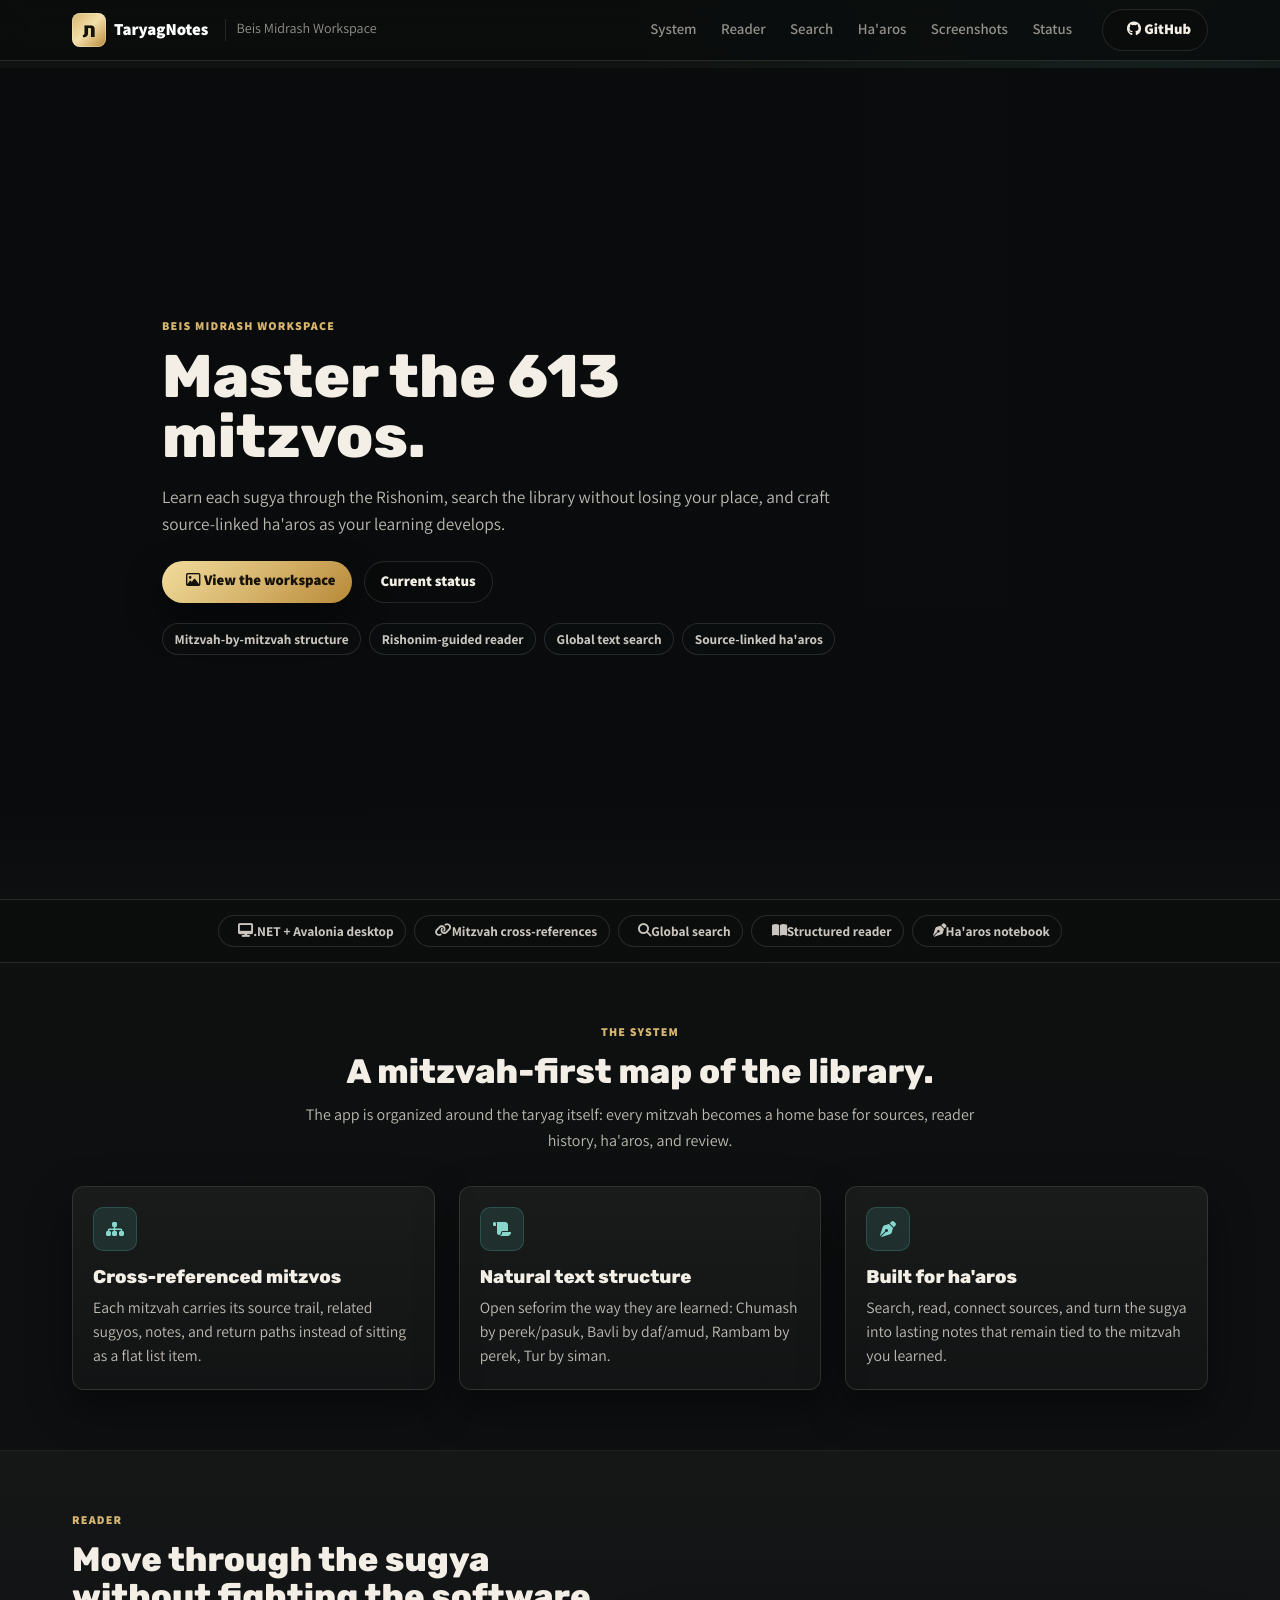
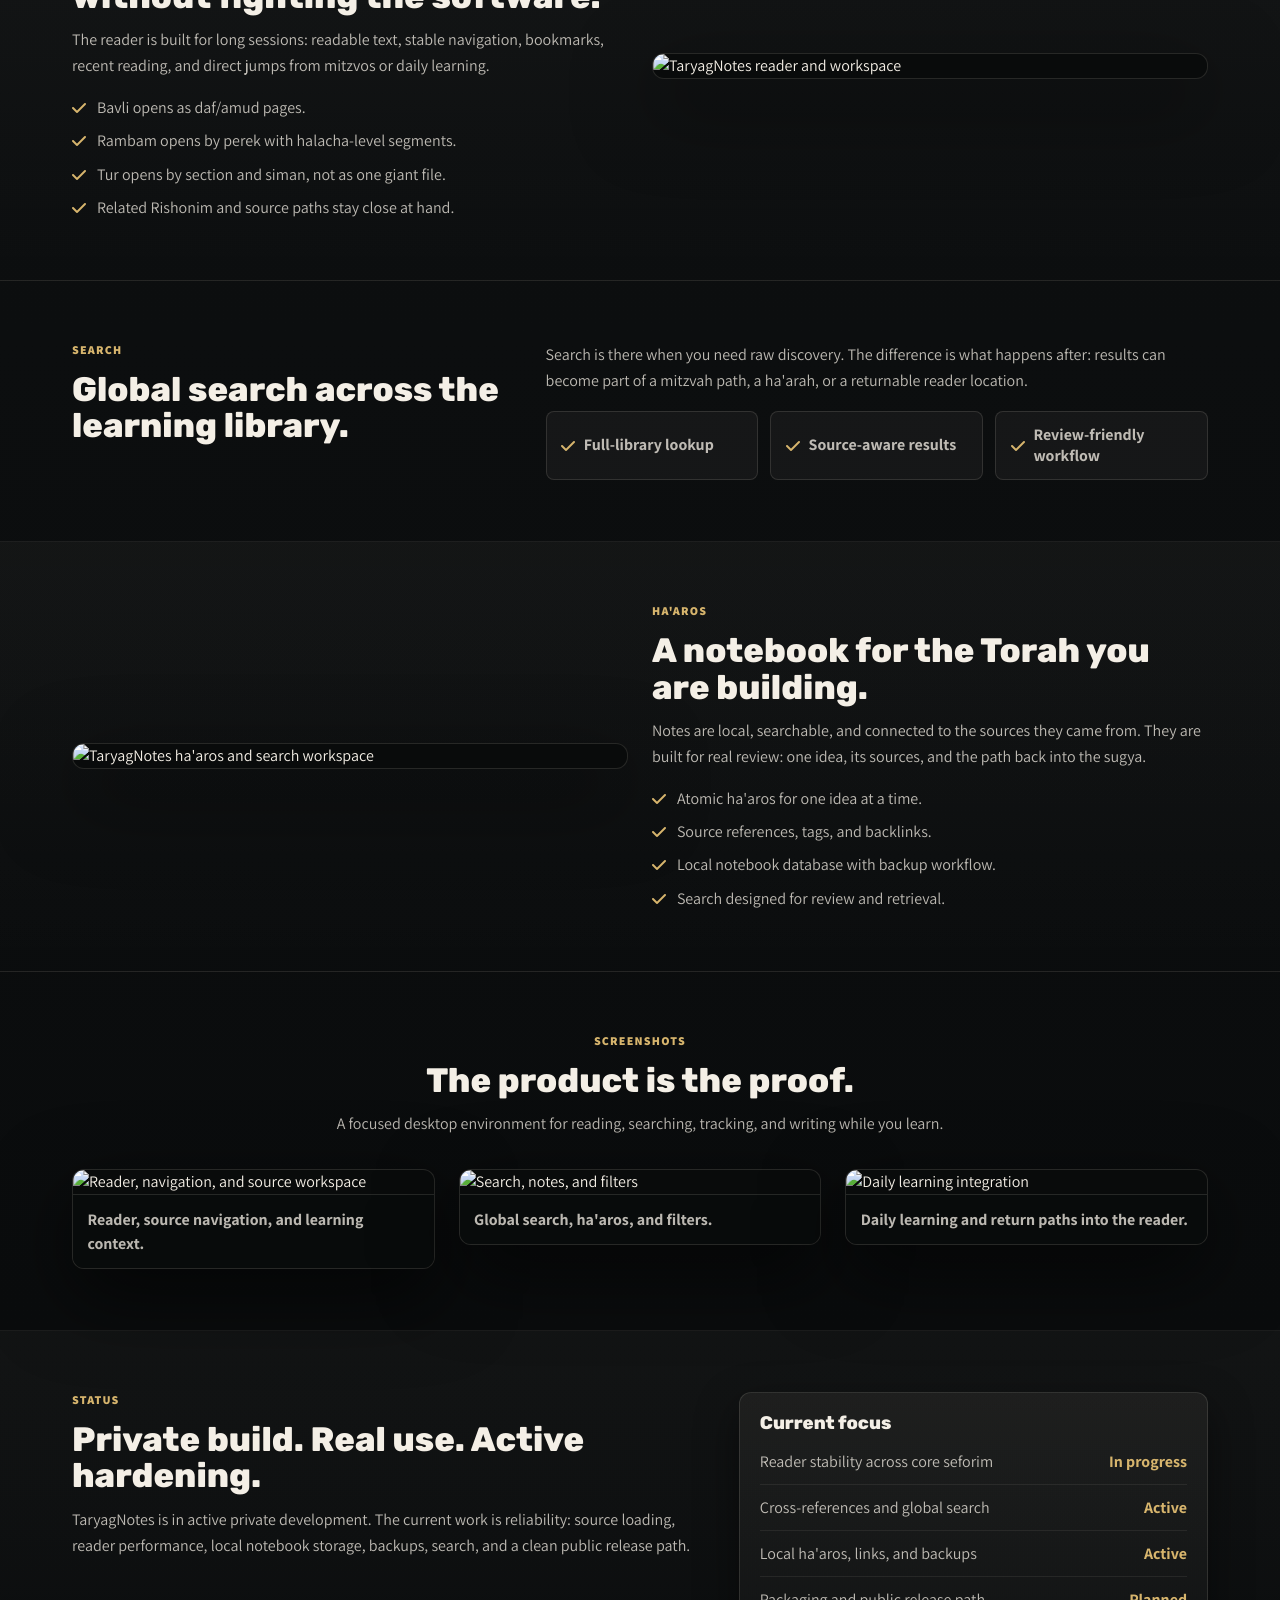
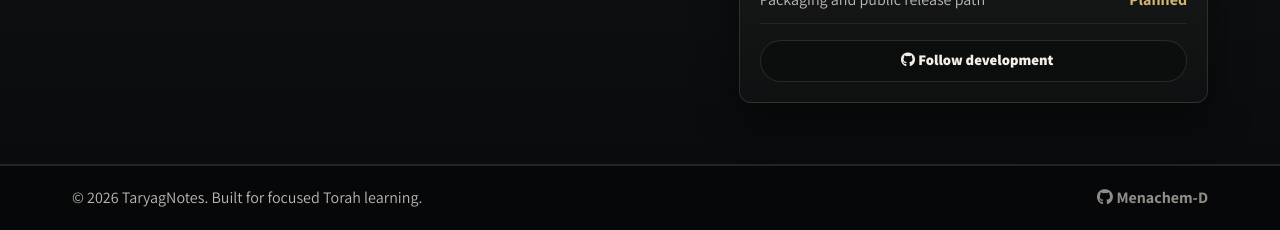
==== commit 06764eb0: "Ground hero copy in Beis Midrash learning" ====
--- a/index.html
+++ b/index.html
@@ -5,21 +5,21 @@
   <meta name="viewport" content="width=device-width, initial-scale=1" />
   <meta name="color-scheme" content="dark light" />
 
-  <title>TaryagNotes | Master the 613 Mitzvos Through Their Sources</title>
+  <title>TaryagNotes | Master the 613 Mitzvos</title>
 
   <meta
     name="description"
-    content="TaryagNotes is a mitzvah-first desktop Torah workspace for mastering the 613 mitzvos through cross-referenced sources, global text search, a clean reader, daily learning, and personal notes."
+    content="TaryagNotes is a mitzvah-first Beis Midrash workspace for mastering the 613 mitzvos, learning each sugya through the Rishonim, searching the library, and writing source-linked ha'aros."
   />
   <meta
     name="keywords"
-    content="TaryagNotes, 613 mitzvos, Torah software, Beit Midrash, mitzvah learning, cross references, global Torah search, Chumash, Shas, Bavli, Mishneh Torah, Arbaah Turim, Rishonim, Torah notes, local-first, Avalonia, SQLite"
-  />
-
-  <meta property="og:title" content="TaryagNotes | Master the 613 Mitzvos Through Their Sources" />
+    content="TaryagNotes, 613 mitzvos, Torah software, Beis Midrash, Beit Midrash, mitzvah learning, ha'aros, cross references, global Torah search, Chumash, Shas, Bavli, Mishneh Torah, Arbaah Turim, Rishonim, Torah notes, local-first, Avalonia, SQLite"
+  />
+
+  <meta property="og:title" content="TaryagNotes | Master the 613 Mitzvos" />
   <meta
     property="og:description"
-    content="A mitzvah-first desktop workspace for mastering the 613 mitzvos: cross-referenced sources, global search, reader, daily learning, and personal notes."
+    content="A mitzvah-first Beis Midrash workspace for learning each sugya through the Rishonim and building source-linked ha'aros."
   />
   <meta property="og:type" content="website" />
   <meta property="og:image" content="assets/img/Screenshot1.jpeg" />
@@ -29,7 +29,7 @@
   <meta name="twitter:title" content="TaryagNotes | Master the 613 Mitzvos" />
   <meta
     name="twitter:description"
-    content="A mitzvah-first Torah workspace for mastering the 613 mitzvos through sources, search, reader navigation, and notes."
+    content="Learn each mitzvah sugya through the Rishonim, search across the library, and write source-linked ha'aros."
   />
   <meta name="twitter:image" content="assets/img/Screenshot1.jpeg" />
 
@@ -56,7 +56,7 @@
     "name": "TaryagNotes",
     "applicationCategory": "EducationalApplication",
     "operatingSystem": "Windows, macOS, Linux",
-    "description": "A mitzvah-first desktop Torah workspace for mastering the 613 mitzvos, with cross-referenced sources, global text search, a structured reader, daily learning tools, and source-linked personal notes.",
+    "description": "A mitzvah-first Beis Midrash workspace for mastering the 613 mitzvos, learning each sugya through the Rishonim, searching the library, and writing source-linked ha'aros.",
     "creator": { "@type": "Person", "name": "Menachem D" }
   }
   </script>
@@ -71,7 +71,7 @@
         <a class="navbar-brand d-flex align-items-center gap-2" href="#home" aria-label="TaryagNotes home">
           <span class="brand-mark" aria-hidden="true">ת</span>
           <span class="brand-title">TaryagNotes</span>
-          <span class="brand-sub d-none d-md-inline">Mitzvah-first Torah Workspace</span>
+          <span class="brand-sub d-none d-md-inline">Beis Midrash Workspace</span>
         </a>
 
         <button
@@ -90,7 +90,7 @@
             <li class="nav-item"><a class="nav-link" href="#why">System</a></li>
             <li class="nav-item"><a class="nav-link" href="#reader">Reader</a></li>
             <li class="nav-item"><a class="nav-link" href="#search">Search</a></li>
-            <li class="nav-item"><a class="nav-link" href="#notes">Notes</a></li>
+            <li class="nav-item"><a class="nav-link" href="#notes">Ha'aros</a></li>
             <li class="nav-item"><a class="nav-link" href="#screenshots">Screenshots</a></li>
             <li class="nav-item"><a class="nav-link" href="#status">Status</a></li>
             <li class="nav-item ms-lg-3 mt-2 mt-lg-0">
@@ -106,10 +106,10 @@
     <section class="hero" aria-label="TaryagNotes introduction">
       <div class="hero-bg" aria-hidden="true"></div>
       <div class="container app-container hero-content">
-        <p class="eyebrow">Mitzvah-first Torah workspace</p>
-        <h1 class="hero-title">Master the 613 mitzvos through their sources.</h1>
+        <p class="eyebrow">Beis Midrash workspace</p>
+        <h1 class="hero-title">Master the 613 mitzvos.</h1>
         <p class="hero-lede">
-          TaryagNotes maps each mitzvah to the texts around it, opens the seforim in a clean reader, searches across the library, and keeps your notes tied to the learning.
+          Learn each sugya through the Rishonim, search the library without losing your place, and craft source-linked ha'aros as your learning develops.
         </p>
 
         <div class="hero-actions">
@@ -122,10 +122,10 @@
         </div>
 
         <div class="hero-proof" aria-label="Core product strengths">
-          <span>Cross-references for every mitzvah</span>
+          <span>Mitzvah-by-mitzvah structure</span>
+          <span>Rishonim-guided reader</span>
           <span>Global text search</span>
-          <span>Rishonim-aware navigation</span>
-          <span>Local SQLite notebook</span>
+          <span>Source-linked ha'aros</span>
         </div>
       </div>
     </section>
@@ -138,7 +138,7 @@
         <span class="band-pill"><i class="fa-solid fa-link ms-2" aria-hidden="true"></i>Mitzvah cross-references</span>
         <span class="band-pill"><i class="fa-solid fa-magnifying-glass ms-2" aria-hidden="true"></i>Global search</span>
         <span class="band-pill"><i class="fa-solid fa-book-open ms-2" aria-hidden="true"></i>Structured reader</span>
-        <span class="band-pill"><i class="fa-solid fa-database ms-2" aria-hidden="true"></i>Local SQLite storage</span>
+        <span class="band-pill"><i class="fa-solid fa-pen-nib ms-2" aria-hidden="true"></i>Ha'aros notebook</span>
       </div>
     </div>
   </section>
@@ -150,7 +150,7 @@
           <p class="eyebrow">The system</p>
           <h2 class="section-title">A mitzvah-first map of the library.</h2>
           <p class="section-sub">
-            The app is organized around the taryag itself: every mitzvah becomes a home base for sources, reader history, notes, and review.
+            The app is organized around the taryag itself: every mitzvah becomes a home base for sources, reader history, ha'aros, and review.
           </p>
         </div>
 
@@ -159,7 +159,7 @@
             <article class="card-premium h-100">
               <div class="icon-badge"><i class="fa-solid fa-sitemap" aria-hidden="true"></i></div>
               <h3>Cross-referenced mitzvos</h3>
-              <p>Each mitzvah can carry its source trail, related texts, notes, and return paths instead of sitting as a flat list item.</p>
+              <p>Each mitzvah carries its source trail, related sugyos, notes, and return paths instead of sitting as a flat list item.</p>
             </article>
           </div>
 
@@ -173,9 +173,9 @@
 
           <div class="col-md-4">
             <article class="card-premium h-100">
-              <div class="icon-badge"><i class="fa-solid fa-magnifying-glass" aria-hidden="true"></i></div>
-              <h3>Search without losing place</h3>
-              <p>Global text search helps you find material fast, then return to the mitzvah, source, or note you were actually working on.</p>
+              <div class="icon-badge"><i class="fa-solid fa-pen-nib" aria-hidden="true"></i></div>
+              <h3>Built for ha'aros</h3>
+              <p>Search, read, connect sources, and turn the sugya into lasting notes that remain tied to the mitzvah you learned.</p>
             </article>
           </div>
         </div>
@@ -187,7 +187,7 @@
         <div class="row align-items-center gy-4">
           <div class="col-lg-6">
             <p class="eyebrow">Reader</p>
-            <h2 class="section-title">Clean reading with fast movement through the Rishonim.</h2>
+            <h2 class="section-title">Move through the sugya without fighting the software.</h2>
             <p class="text-soft">
               The reader is built for long sessions: readable text, stable navigation, bookmarks, recent reading, and direct jumps from mitzvos or daily learning.
             </p>
@@ -216,7 +216,7 @@
           </div>
           <div>
             <p class="text-soft">
-              Search is there when you need raw discovery. The difference is what happens after: results can become part of a mitzvah path, a note, or a returnable reader location.
+              Search is there when you need raw discovery. The difference is what happens after: results can become part of a mitzvah path, a ha'arah, or a returnable reader location.
             </p>
             <div class="mini-grid">
               <span><i class="fa-solid fa-check" aria-hidden="true"></i> Full-library lookup</span>
@@ -233,17 +233,17 @@
         <div class="row align-items-center gy-4">
           <div class="col-lg-6 order-2 order-lg-1">
             <figure class="shot">
-              <img src="assets/img/Screenshot2.jpeg" alt="TaryagNotes notes and search workspace" loading="lazy" />
+              <img src="assets/img/Screenshot2.jpeg" alt="TaryagNotes ha'aros and search workspace" loading="lazy" />
             </figure>
           </div>
           <div class="col-lg-6 order-1 order-lg-2">
-            <p class="eyebrow">Notes</p>
-            <h2 class="section-title">Your notebook stays attached to the sugya.</h2>
+            <p class="eyebrow">Ha'aros</p>
+            <h2 class="section-title">A notebook for the Torah you are building.</h2>
             <p class="text-soft">
-              Notes are local, searchable, and connected to the sources they came from. They are built to survive real learning, not just capture a passing thought.
+              Notes are local, searchable, and connected to the sources they came from. They are built for real review: one idea, its sources, and the path back into the sugya.
             </p>
             <ul class="bullets">
-              <li><i class="fa-solid fa-check" aria-hidden="true"></i><span>Atomic notes for one idea at a time.</span></li>
+              <li><i class="fa-solid fa-check" aria-hidden="true"></i><span>Atomic ha'aros for one idea at a time.</span></li>
               <li><i class="fa-solid fa-check" aria-hidden="true"></i><span>Source references, tags, and backlinks.</span></li>
               <li><i class="fa-solid fa-check" aria-hidden="true"></i><span>Local notebook database with backup workflow.</span></li>
               <li><i class="fa-solid fa-check" aria-hidden="true"></i><span>Search designed for review and retrieval.</span></li>
@@ -273,7 +273,7 @@
           <div class="col-md-4">
             <figure class="shot with-caption">
               <img src="assets/img/Screenshot2.jpeg" alt="Search, notes, and filters" loading="lazy" />
-              <figcaption>Global search, notes, and filters.</figcaption>
+              <figcaption>Global search, ha'aros, and filters.</figcaption>
             </figure>
           </div>
           <div class="col-md-4">
@@ -301,7 +301,7 @@
             <ul class="status-list">
               <li><span>Reader stability across core seforim</span><strong>In progress</strong></li>
               <li><span>Cross-references and global search</span><strong>Active</strong></li>
-              <li><span>Local notes, links, and backups</span><strong>Active</strong></li>
+              <li><span>Local ha'aros, links, and backups</span><strong>Active</strong></li>
               <li><span>Packaging and public release path</span><strong>Planned</strong></li>
             </ul>
             <a href="https://github.com/Menachem-D" class="btn btn-ghost w-100 mt-3" target="_blank" rel="noopener">
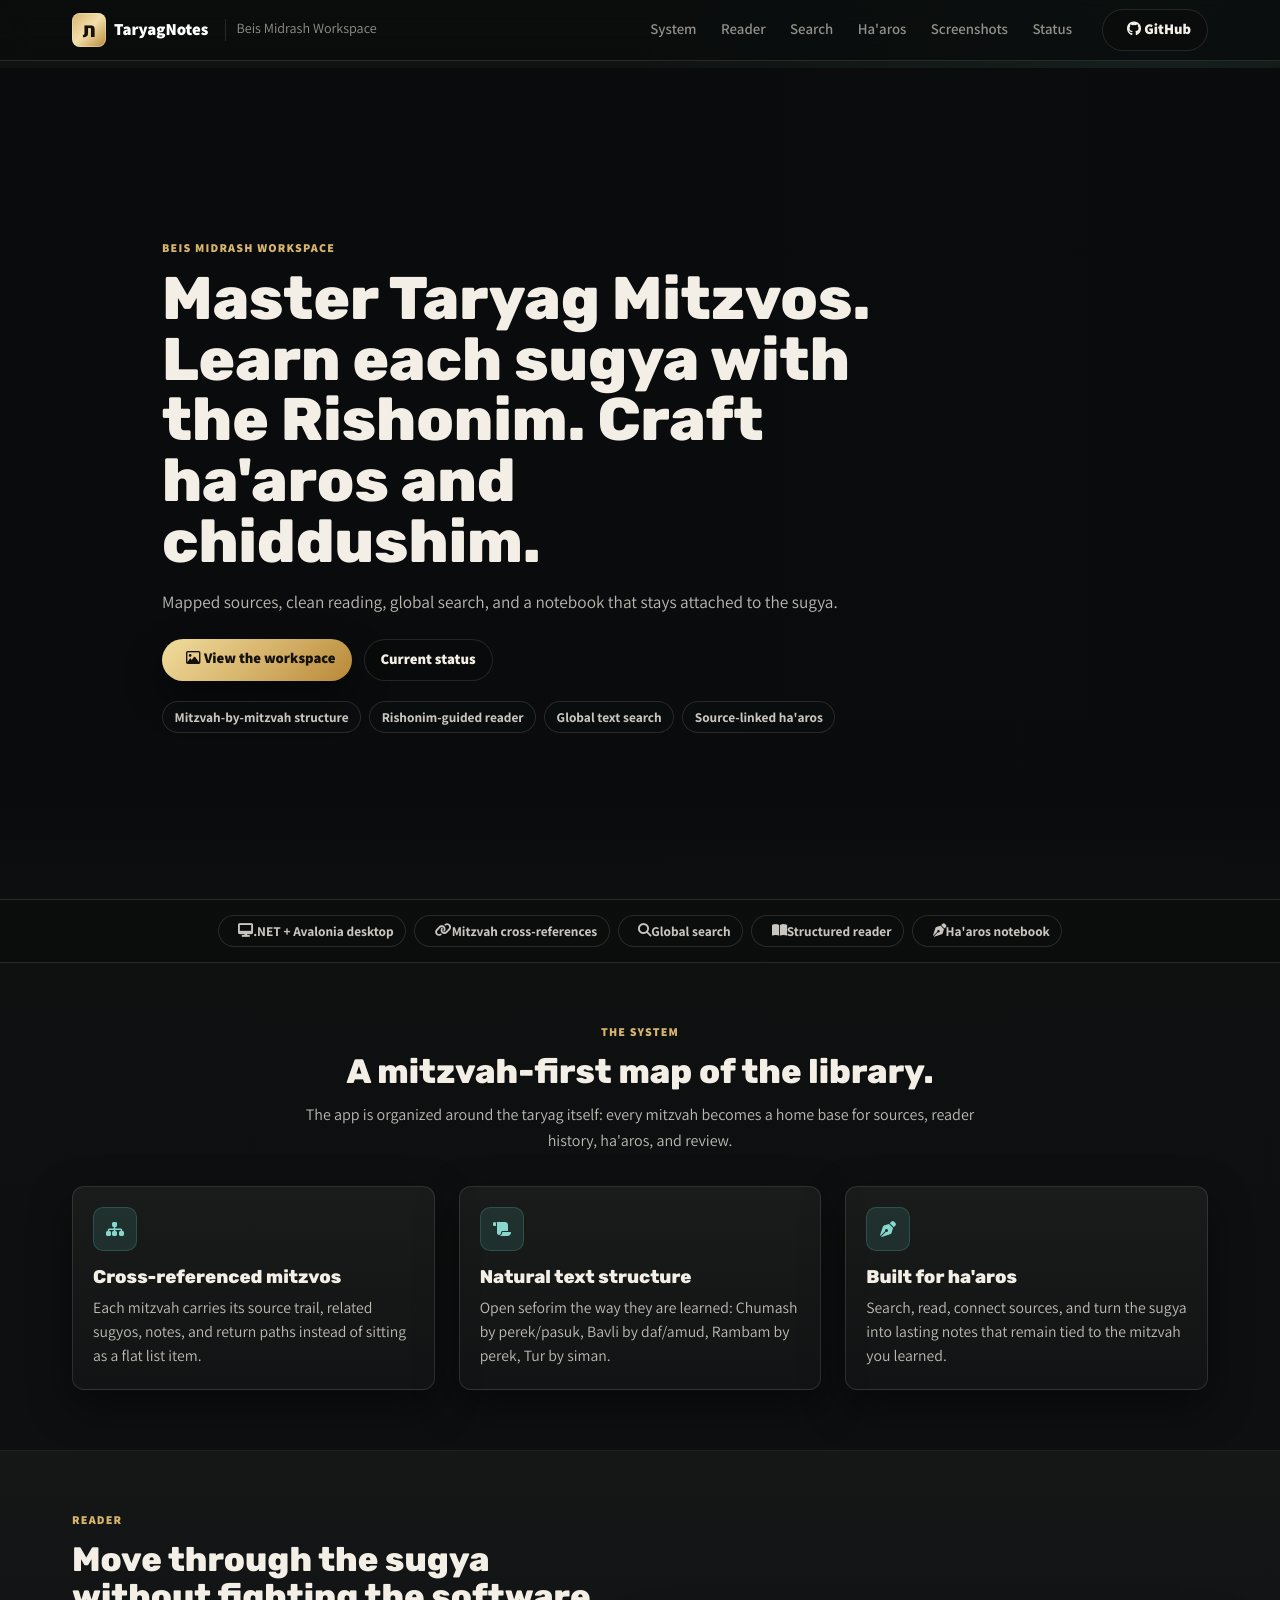
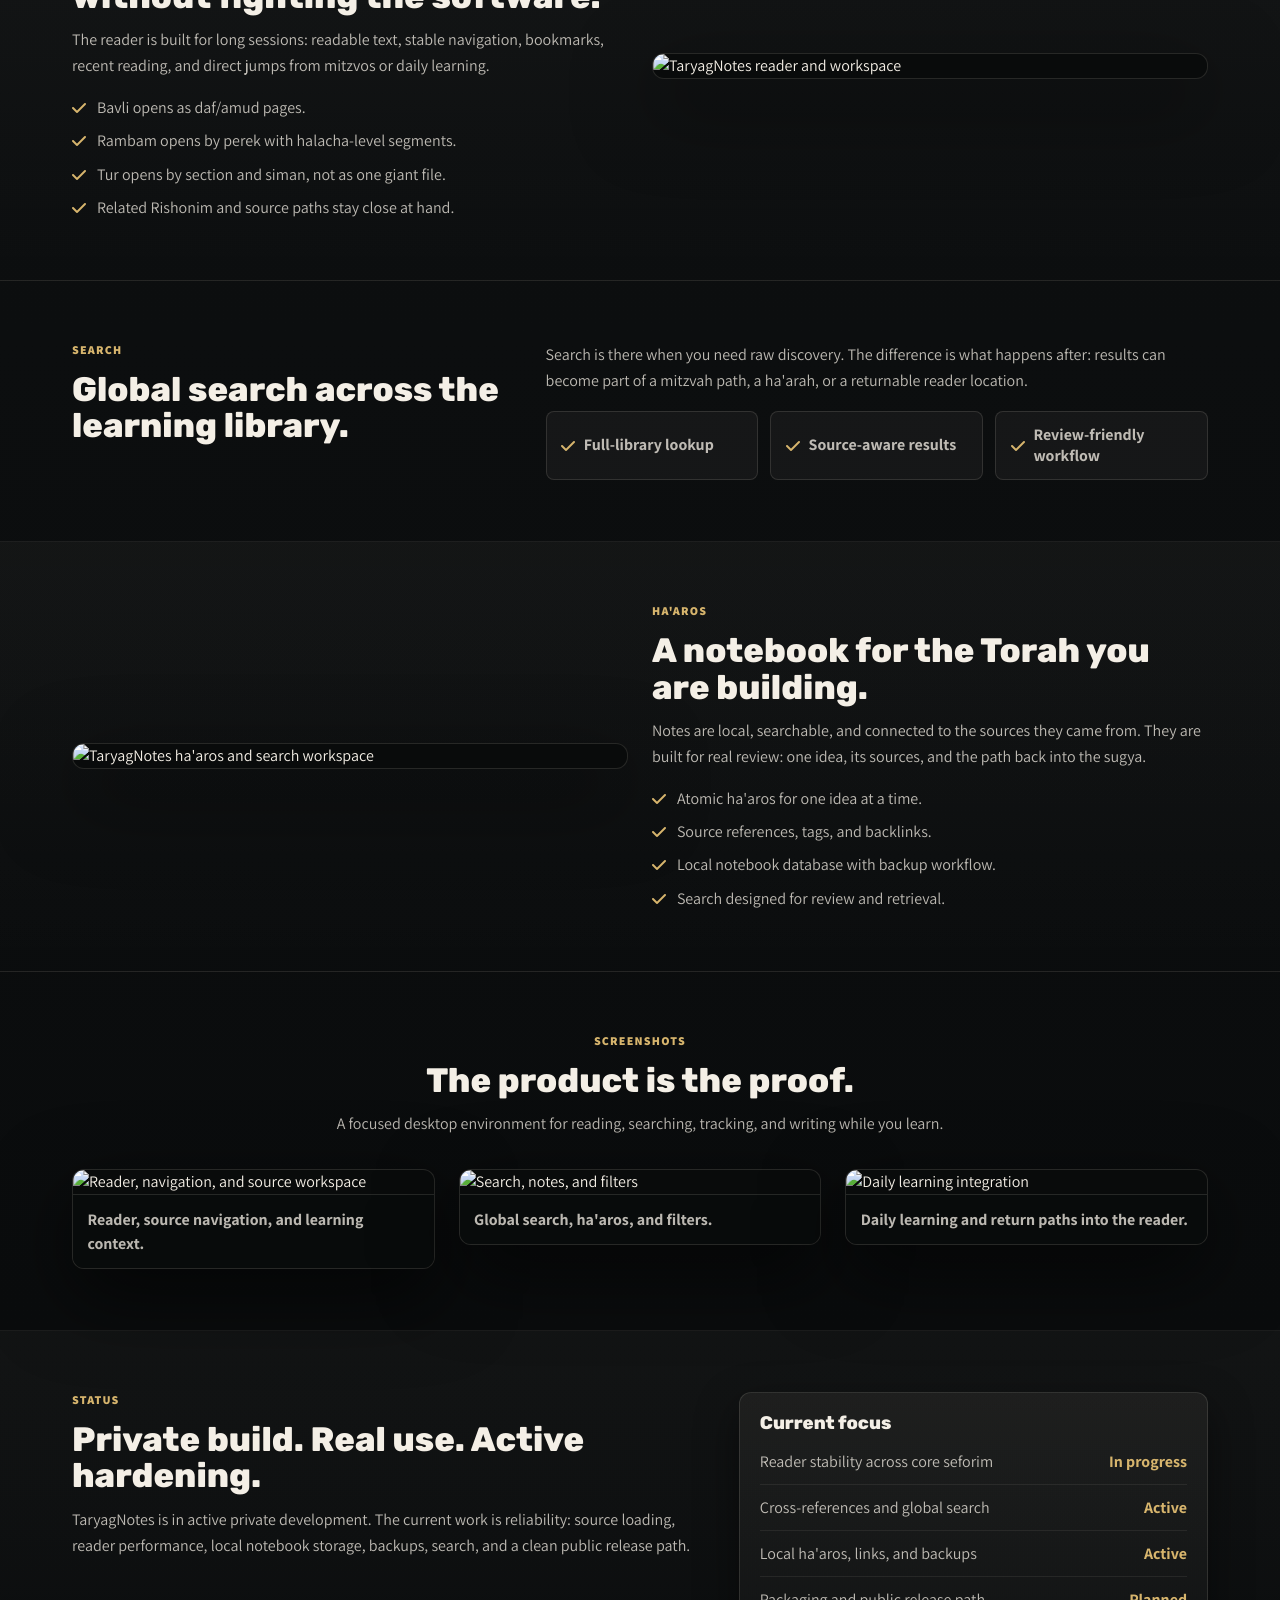
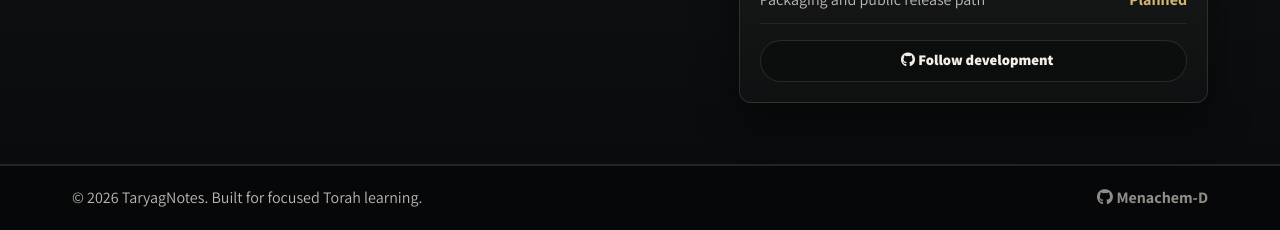
==== commit 8c6ac9cd: "Refine hero into Beis Midrash thesis" ====
--- a/index.html
+++ b/index.html
@@ -5,31 +5,31 @@
   <meta name="viewport" content="width=device-width, initial-scale=1" />
   <meta name="color-scheme" content="dark light" />
 
-  <title>TaryagNotes | Master the 613 Mitzvos</title>
+  <title>TaryagNotes | Master Taryag Mitzvos</title>
 
   <meta
     name="description"
-    content="TaryagNotes is a mitzvah-first Beis Midrash workspace for mastering the 613 mitzvos, learning each sugya through the Rishonim, searching the library, and writing source-linked ha'aros."
+    content="TaryagNotes is a mitzvah-first Beis Midrash workspace for mastering Taryag mitzvos, learning each sugya with the Rishonim, searching the library, and writing source-linked ha'aros and chiddushim."
   />
   <meta
     name="keywords"
-    content="TaryagNotes, 613 mitzvos, Torah software, Beis Midrash, Beit Midrash, mitzvah learning, ha'aros, cross references, global Torah search, Chumash, Shas, Bavli, Mishneh Torah, Arbaah Turim, Rishonim, Torah notes, local-first, Avalonia, SQLite"
-  />
-
-  <meta property="og:title" content="TaryagNotes | Master the 613 Mitzvos" />
+    content="TaryagNotes, Taryag mitzvos, 613 mitzvos, Torah software, Beis Midrash, Beit Midrash, mitzvah learning, ha'aros, chiddushim, cross references, global Torah search, Chumash, Shas, Bavli, Mishneh Torah, Arbaah Turim, Rishonim, Torah notes, local-first, Avalonia, SQLite"
+  />
+
+  <meta property="og:title" content="TaryagNotes | Master Taryag Mitzvos" />
   <meta
     property="og:description"
-    content="A mitzvah-first Beis Midrash workspace for learning each sugya through the Rishonim and building source-linked ha'aros."
+    content="A mitzvah-first Beis Midrash workspace for learning each sugya with the Rishonim and crafting source-linked ha'aros and chiddushim."
   />
   <meta property="og:type" content="website" />
   <meta property="og:image" content="assets/img/Screenshot1.jpeg" />
   <meta property="og:locale" content="en_US" />
 
   <meta name="twitter:card" content="summary_large_image" />
-  <meta name="twitter:title" content="TaryagNotes | Master the 613 Mitzvos" />
+  <meta name="twitter:title" content="TaryagNotes | Master Taryag Mitzvos" />
   <meta
     name="twitter:description"
-    content="Learn each mitzvah sugya through the Rishonim, search across the library, and write source-linked ha'aros."
+    content="Learn each sugya with the Rishonim, search across the library, and craft source-linked ha'aros and chiddushim."
   />
   <meta name="twitter:image" content="assets/img/Screenshot1.jpeg" />
 
@@ -56,7 +56,7 @@
     "name": "TaryagNotes",
     "applicationCategory": "EducationalApplication",
     "operatingSystem": "Windows, macOS, Linux",
-    "description": "A mitzvah-first Beis Midrash workspace for mastering the 613 mitzvos, learning each sugya through the Rishonim, searching the library, and writing source-linked ha'aros.",
+    "description": "A mitzvah-first Beis Midrash workspace for mastering Taryag mitzvos, learning each sugya with the Rishonim, searching the library, and writing source-linked ha'aros and chiddushim.",
     "creator": { "@type": "Person", "name": "Menachem D" }
   }
   </script>
@@ -107,9 +107,13 @@
       <div class="hero-bg" aria-hidden="true"></div>
       <div class="container app-container hero-content">
         <p class="eyebrow">Beis Midrash workspace</p>
-        <h1 class="hero-title">Master the 613 mitzvos.</h1>
+        <h1 class="hero-title hero-title-stack">
+          <span>Master Taryag Mitzvos.</span>
+          <span>Learn each sugya with the Rishonim.</span>
+          <span>Craft ha'aros and chiddushim.</span>
+        </h1>
         <p class="hero-lede">
-          Learn each sugya through the Rishonim, search the library without losing your place, and craft source-linked ha'aros as your learning develops.
+          Mapped sources, clean reading, global search, and a notebook that stays attached to the sugya.
         </p>
 
         <div class="hero-actions">
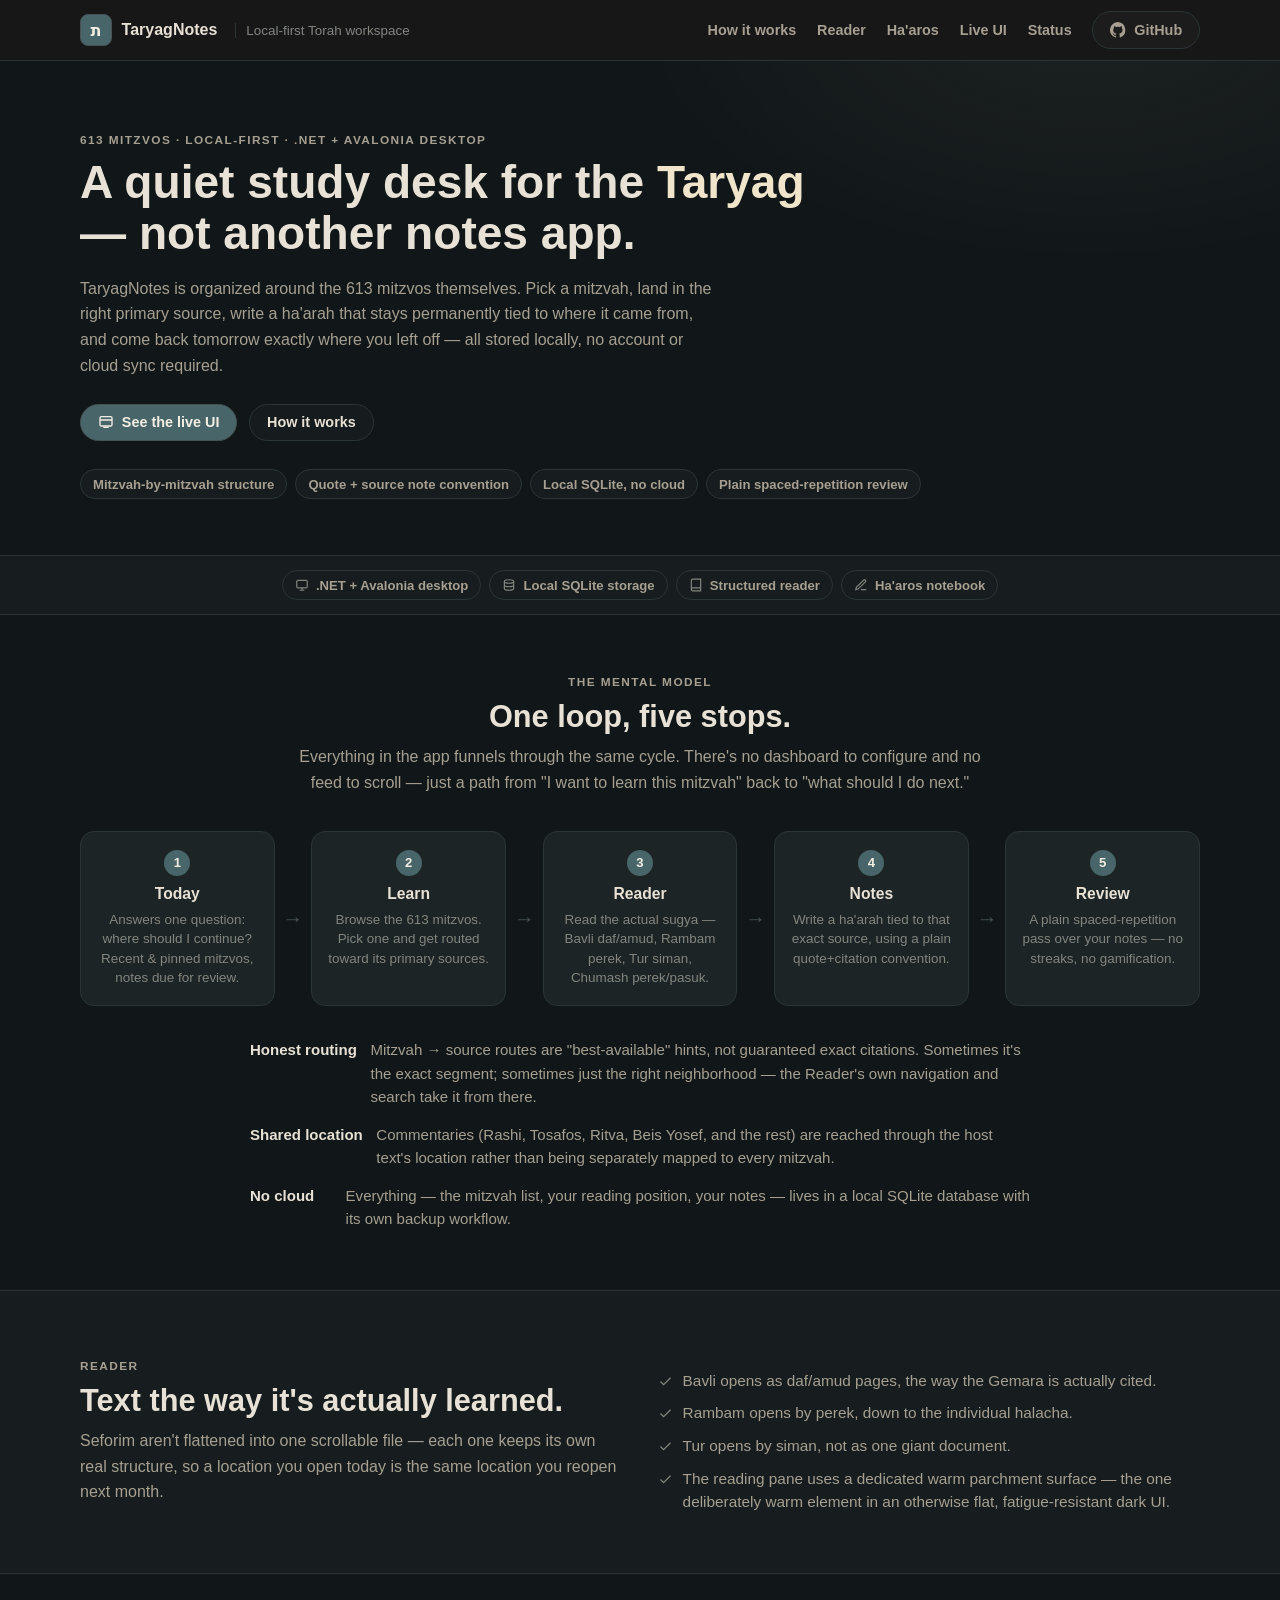
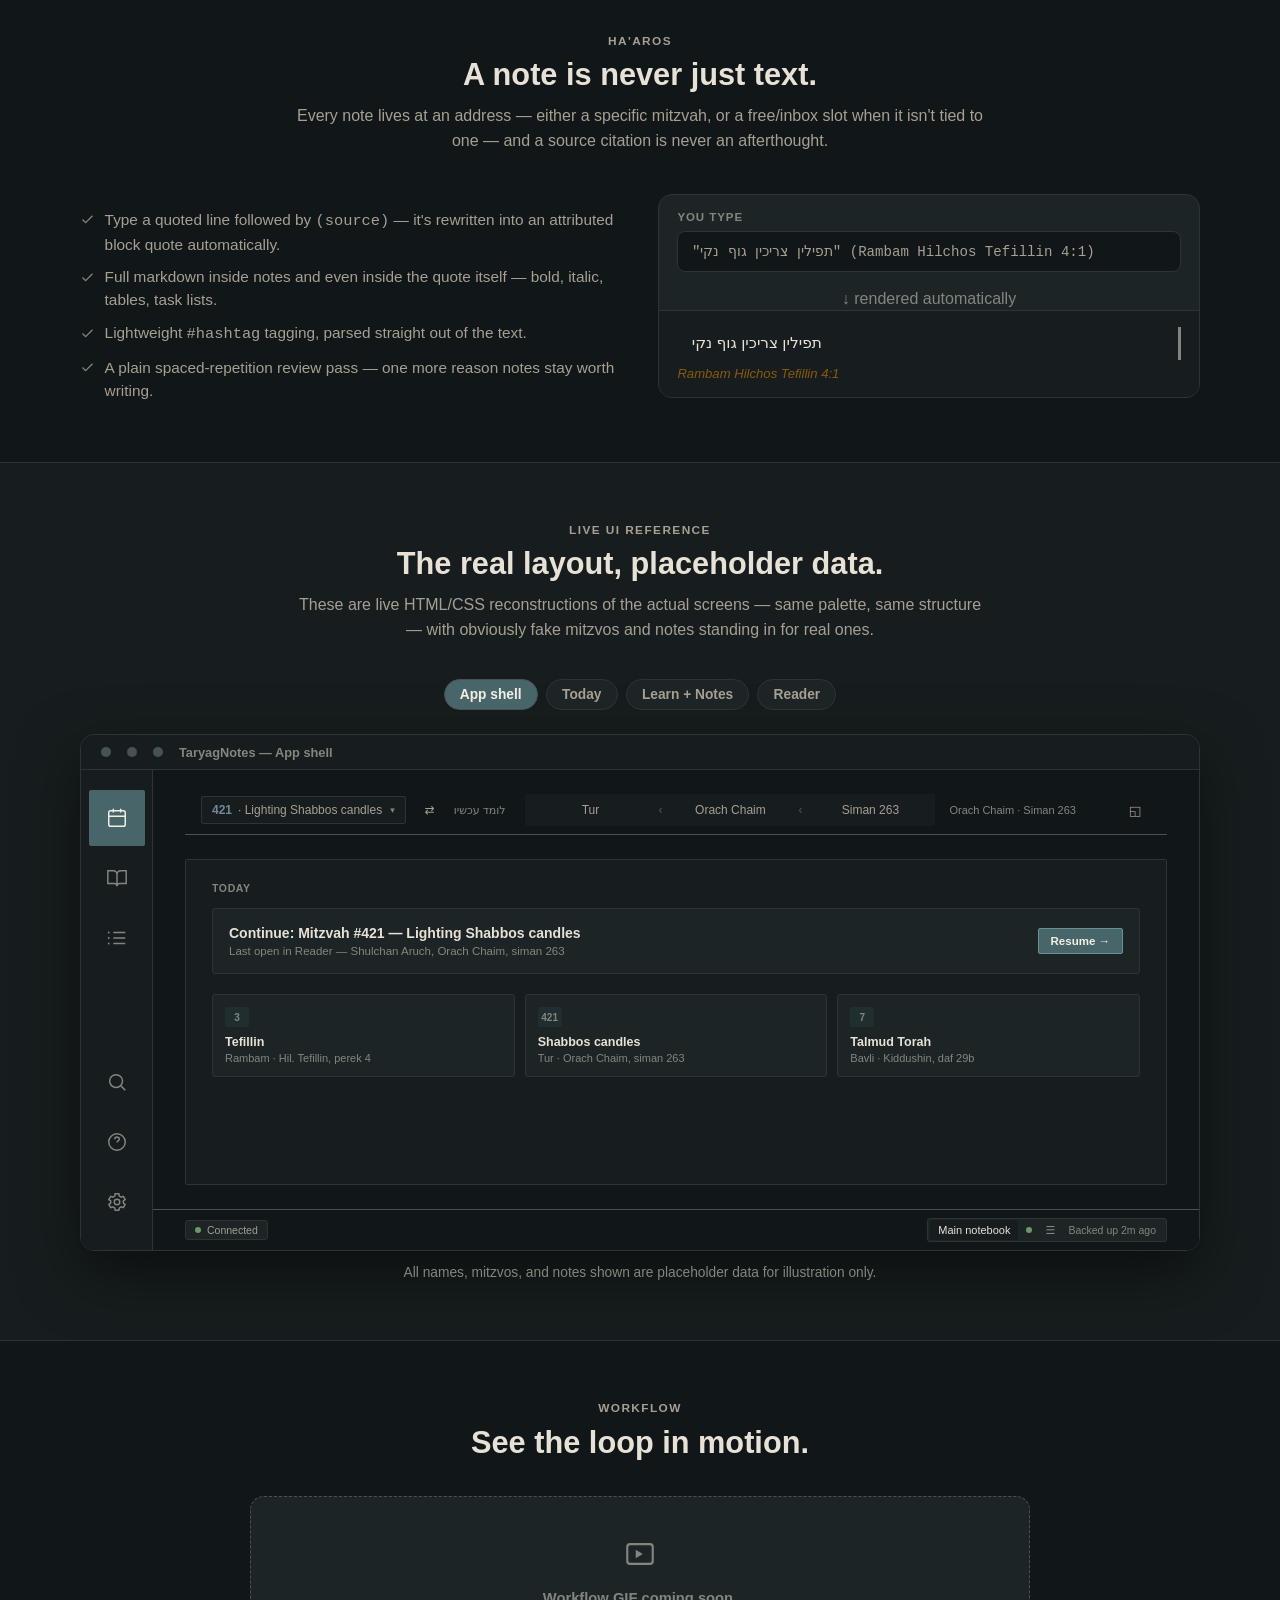
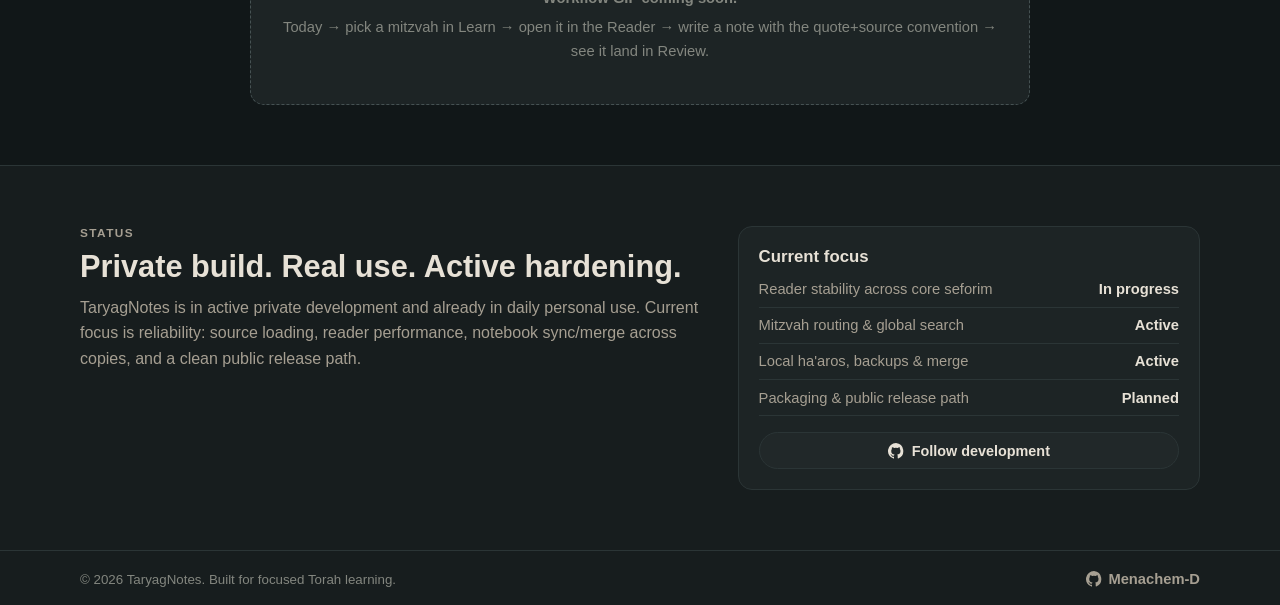
==== commit e949d36b: "Rebuild site content, add app shell mockup, fix palette drift Finishes a rebuild that was left uncom" ====
--- a/index.html
+++ b/index.html
@@ -3,50 +3,35 @@
 <head>
   <meta charset="utf-8" />
   <meta name="viewport" content="width=device-width, initial-scale=1" />
-  <meta name="color-scheme" content="dark light" />
-
-  <title>TaryagNotes | Master Taryag Mitzvos</title>
+  <meta name="color-scheme" content="dark" />
+
+  <title>TaryagNotes | A local-first Torah learning workspace</title>
 
   <meta
     name="description"
-    content="TaryagNotes is a mitzvah-first Beis Midrash workspace for mastering Taryag mitzvos, learning each sugya with the Rishonim, searching the library, and writing source-linked ha'aros and chiddushim."
+    content="TaryagNotes is a local-first desktop workspace built around the 613 mitzvos: browse the Taryag, read the primary sources, write source-linked ha'aros with a quote+source convention, and review — all stored locally, no cloud required."
   />
   <meta
     name="keywords"
-    content="TaryagNotes, Taryag mitzvos, 613 mitzvos, Torah software, Beis Midrash, Beit Midrash, mitzvah learning, ha'aros, chiddushim, cross references, global Torah search, Chumash, Shas, Bavli, Mishneh Torah, Arbaah Turim, Rishonim, Torah notes, local-first, Avalonia, SQLite"
+    content="TaryagNotes, Taryag mitzvos, 613 mitzvos, Torah software, Beis Midrash, mitzvah learning, ha'aros, chiddushim, Chumash, Shas, Bavli, Mishneh Torah, Rambam, Arbaah Turim, Tur, Torah notes, local-first, Avalonia, SQLite, spaced repetition"
   />
 
-  <meta property="og:title" content="TaryagNotes | Master Taryag Mitzvos" />
+  <meta property="og:title" content="TaryagNotes | A local-first Torah learning workspace" />
   <meta
     property="og:description"
-    content="A mitzvah-first Beis Midrash workspace for learning each sugya with the Rishonim and crafting source-linked ha'aros and chiddushim."
+    content="Built around the 613 mitzvos: Today → Learn → Reader → Notes → Review. Local-first, source-linked, no cloud required."
   />
   <meta property="og:type" content="website" />
-  <meta property="og:image" content="assets/img/Screenshot1.jpeg" />
   <meta property="og:locale" content="en_US" />
 
-  <meta name="twitter:card" content="summary_large_image" />
-  <meta name="twitter:title" content="TaryagNotes | Master Taryag Mitzvos" />
+  <meta name="twitter:card" content="summary" />
+  <meta name="twitter:title" content="TaryagNotes | A local-first Torah learning workspace" />
   <meta
     name="twitter:description"
-    content="Learn each sugya with the Rishonim, search across the library, and craft source-linked ha'aros and chiddushim."
+    content="Built around the 613 mitzvos: Today → Learn → Reader → Notes → Review. Local-first, source-linked, no cloud required."
   />
-  <meta name="twitter:image" content="assets/img/Screenshot1.jpeg" />
-
-  <link rel="icon" type="image/png" href="assets/img/favicon.png" />
-  <link rel="preconnect" href="https://fonts.googleapis.com" />
-  <link rel="preconnect" href="https://fonts.gstatic.com" crossorigin />
-  <link
-    href="https://fonts.googleapis.com/css2?family=Rubik:wght@400;500;700;800&family=Assistant:wght@400;500;600;700&display=swap"
-    rel="stylesheet"
-  />
-  <link href="https://cdn.jsdelivr.net/npm/bootstrap@5.3.3/dist/css/bootstrap.min.css" rel="stylesheet" />
-  <link
-    rel="stylesheet"
-    href="https://cdnjs.cloudflare.com/ajax/libs/font-awesome/6.6.0/css/all.min.css"
-    crossorigin="anonymous"
-    referrerpolicy="no-referrer"
-  />
+
+  <link rel="icon" href="assets/favicon.ico" />
   <link rel="stylesheet" href="css/style.css" />
 
   <script type="application/ld+json">
@@ -56,260 +41,247 @@
     "name": "TaryagNotes",
     "applicationCategory": "EducationalApplication",
     "operatingSystem": "Windows, macOS, Linux",
-    "description": "A mitzvah-first Beis Midrash workspace for mastering Taryag mitzvos, learning each sugya with the Rishonim, searching the library, and writing source-linked ha'aros and chiddushim.",
+    "description": "A local-first desktop workspace for learning the 613 mitzvos: a mitzvah browser routed into the primary sources, a structured reader, and a source-linked notes system with spaced review.",
     "creator": { "@type": "Person", "name": "Menachem D" }
   }
   </script>
 </head>
 
-<body class="app">
-  <a class="visually-hidden-focusable skip-link" href="#main">Skip to content</a>
-
-  <header id="home" class="hero-wrap">
-    <nav class="navbar navbar-expand-lg navbar-dark nav-premium fixed-top" aria-label="Primary">
-      <div class="container app-container">
-        <a class="navbar-brand d-flex align-items-center gap-2" href="#home" aria-label="TaryagNotes home">
-          <span class="brand-mark" aria-hidden="true">ת</span>
-          <span class="brand-title">TaryagNotes</span>
-          <span class="brand-sub d-none d-md-inline">Beis Midrash Workspace</span>
+<body>
+  <a class="skip-link" href="#main">Skip to content</a>
+
+  <nav class="site-nav" aria-label="Primary">
+    <div class="container nav-row">
+      <a class="brand" href="#home" aria-label="TaryagNotes home">
+        <span class="brand-mark" aria-hidden="true">ת</span>
+        <span class="brand-title">TaryagNotes</span>
+        <span class="brand-sub">Local-first Torah workspace</span>
+      </a>
+
+      <button class="nav-toggle" id="navToggle" aria-expanded="false" aria-controls="siteNavLinks" aria-label="Toggle navigation">
+        <svg viewBox="0 0 24 24" width="18" height="18" fill="none" stroke="currentColor" stroke-width="2"><path d="M4 7h16M4 12h16M4 17h16"/></svg>
+      </button>
+
+      <ul class="nav-links" id="siteNavLinks">
+        <li><a href="#how-it-works">How it works</a></li>
+        <li><a href="#reader">Reader</a></li>
+        <li><a href="#notes">Ha'aros</a></li>
+        <li><a href="#ui-reference">Live UI</a></li>
+        <li><a href="#status">Status</a></li>
+        <li>
+          <a href="https://github.com/Menachem-D" target="_blank" rel="noopener" class="btn btn-ghost">
+            <svg viewBox="0 0 16 16" fill="currentColor"><path d="M8 0a8 8 0 0 0-2.53 15.59c.4.07.55-.17.55-.38l-.01-1.49c-2.01.44-2.44-.97-2.44-.97-.33-.84-.81-1.06-.81-1.06-.66-.45.05-.44.05-.44.73.05 1.12.75 1.12.75.65 1.11 1.7.79 2.12.6.07-.48.26-.79.46-.98-1.6-.18-3.29-.8-3.29-3.57 0-.79.28-1.43.75-1.94-.08-.18-.33-.92.07-1.92 0 0 .61-.2 2 .74a6.9 6.9 0 0 1 3.64 0c1.39-.94 2-.74 2-.74.4 1 .15 1.74.07 1.92.47.51.75 1.15.75 1.94 0 2.78-1.69 3.39-3.3 3.57.27.23.5.68.5 1.37l-.01 2.03c0 .2.14.44.55.37A8 8 0 0 0 8 0Z"/></svg>
+            GitHub
+          </a>
+        </li>
+      </ul>
+    </div>
+  </nav>
+
+  <header id="home" class="hero">
+    <div class="container">
+      <p class="eyebrow">613 mitzvos · local-first · .NET + Avalonia desktop</p>
+      <h1 class="hero-title">A quiet study desk for the <span class="accent-word">Taryag</span> — not another notes app.</h1>
+      <p class="hero-lede">
+        TaryagNotes is organized around the 613 mitzvos themselves. Pick a mitzvah, land in the right primary
+        source, write a ha'arah that stays permanently tied to where it came from, and come back tomorrow exactly
+        where you left off — all stored locally, no account or cloud sync required.
+      </p>
+
+      <div class="hero-actions">
+        <a href="#ui-reference" class="btn btn-accent">
+          <svg viewBox="0 0 24 24" fill="none" stroke="currentColor" stroke-width="2"><rect x="3" y="4" width="18" height="14" rx="2"/><path d="M3 9h18M8 20h8"/></svg>
+          See the live UI
         </a>
-
-        <button
-          class="navbar-toggler"
-          type="button"
-          data-bs-toggle="collapse"
-          data-bs-target="#siteNav"
-          aria-controls="siteNav"
-          aria-expanded="false"
-          aria-label="Toggle navigation">
-          <span class="navbar-toggler-icon" aria-hidden="true"></span>
-        </button>
-
-        <div class="collapse navbar-collapse justify-content-end" id="siteNav">
-          <ul class="navbar-nav align-items-lg-center gap-lg-1">
-            <li class="nav-item"><a class="nav-link" href="#why">System</a></li>
-            <li class="nav-item"><a class="nav-link" href="#reader">Reader</a></li>
-            <li class="nav-item"><a class="nav-link" href="#search">Search</a></li>
-            <li class="nav-item"><a class="nav-link" href="#notes">Ha'aros</a></li>
-            <li class="nav-item"><a class="nav-link" href="#screenshots">Screenshots</a></li>
-            <li class="nav-item"><a class="nav-link" href="#status">Status</a></li>
-            <li class="nav-item ms-lg-3 mt-2 mt-lg-0">
-              <a href="https://github.com/Menachem-D" target="_blank" rel="noopener" class="btn btn-sm btn-ghost">
-                <i class="fa-brands fa-github ms-2" aria-hidden="true"></i> GitHub
-              </a>
-            </li>
-          </ul>
-        </div>
-      </div>
-    </nav>
-
-    <section class="hero" aria-label="TaryagNotes introduction">
-      <div class="hero-bg" aria-hidden="true"></div>
-      <div class="container app-container hero-content">
-        <p class="eyebrow">Beis Midrash workspace</p>
-        <h1 class="hero-title hero-title-stack">
-          <span>Master Taryag Mitzvos.</span>
-          <span>Learn each sugya with the Rishonim.</span>
-          <span>Craft ha'aros and chiddushim.</span>
-        </h1>
-        <p class="hero-lede">
-          Mapped sources, clean reading, global search, and a notebook that stays attached to the sugya.
-        </p>
-
-        <div class="hero-actions">
-          <a href="#screenshots" class="btn btn-accent">
-            <i class="fa-regular fa-image ms-2" aria-hidden="true"></i> View the workspace
-          </a>
-          <a href="#status" class="btn btn-ghost">
-            Current status
-          </a>
-        </div>
-
-        <div class="hero-proof" aria-label="Core product strengths">
-          <span>Mitzvah-by-mitzvah structure</span>
-          <span>Rishonim-guided reader</span>
-          <span>Global text search</span>
-          <span>Source-linked ha'aros</span>
-        </div>
-      </div>
-    </section>
+        <a href="#how-it-works" class="btn btn-ghost">How it works</a>
+      </div>
+
+      <div class="hero-proof">
+        <span class="pill">Mitzvah-by-mitzvah structure</span>
+        <span class="pill">Quote + source note convention</span>
+        <span class="pill">Local SQLite, no cloud</span>
+        <span class="pill">Plain spaced-repetition review</span>
+      </div>
+    </div>
   </header>
 
-  <section class="band" aria-label="Technology and product strip">
-    <div class="container app-container">
-      <div class="band-row">
-        <span class="band-pill"><i class="fa-solid fa-desktop ms-2" aria-hidden="true"></i>.NET + Avalonia desktop</span>
-        <span class="band-pill"><i class="fa-solid fa-link ms-2" aria-hidden="true"></i>Mitzvah cross-references</span>
-        <span class="band-pill"><i class="fa-solid fa-magnifying-glass ms-2" aria-hidden="true"></i>Global search</span>
-        <span class="band-pill"><i class="fa-solid fa-book-open ms-2" aria-hidden="true"></i>Structured reader</span>
-        <span class="band-pill"><i class="fa-solid fa-pen-nib ms-2" aria-hidden="true"></i>Ha'aros notebook</span>
-      </div>
+  <section class="band" aria-label="Technology strip">
+    <div class="container band-row">
+      <span class="pill">
+        <svg viewBox="0 0 24 24" fill="none" stroke="currentColor" stroke-width="2"><rect x="3" y="4" width="18" height="13" rx="2"/><path d="M8 21h8M12 17v4"/></svg>
+        .NET + Avalonia desktop
+      </span>
+      <span class="pill">
+        <svg viewBox="0 0 24 24" fill="none" stroke="currentColor" stroke-width="2"><ellipse cx="12" cy="6" rx="8" ry="3"/><path d="M4 6v6c0 1.66 3.58 3 8 3s8-1.34 8-3V6M4 12v6c0 1.66 3.58 3 8 3s8-1.34 8-3v-6"/></svg>
+        Local SQLite storage
+      </span>
+      <span class="pill">
+        <svg viewBox="0 0 24 24" fill="none" stroke="currentColor" stroke-width="2"><path d="M4 19.5A2.5 2.5 0 0 1 6.5 17H20M4 19.5A2.5 2.5 0 0 0 6.5 22H20V2H6.5A2.5 2.5 0 0 0 4 4.5v15Z"/></svg>
+        Structured reader
+      </span>
+      <span class="pill">
+        <svg viewBox="0 0 24 24" fill="none" stroke="currentColor" stroke-width="2"><path d="M12 20h9M16.5 3.5a2.12 2.12 0 0 1 3 3L7 19l-4 1 1-4Z"/></svg>
+        Ha'aros notebook
+      </span>
     </div>
   </section>
 
   <main id="main">
-    <section id="why" class="section">
-      <div class="container app-container">
-        <div class="section-head text-center">
-          <p class="eyebrow">The system</p>
-          <h2 class="section-title">A mitzvah-first map of the library.</h2>
+    <section id="how-it-works" class="section">
+      <div class="container">
+        <div class="section-head">
+          <p class="eyebrow">The mental model</p>
+          <h2 class="section-title">One loop, five stops.</h2>
           <p class="section-sub">
-            The app is organized around the taryag itself: every mitzvah becomes a home base for sources, reader history, ha'aros, and review.
+            Everything in the app funnels through the same cycle. There's no dashboard to configure and no feed to
+            scroll — just a path from "I want to learn this mitzvah" back to "what should I do next."
           </p>
         </div>
 
-        <div class="row g-4">
-          <div class="col-md-4">
-            <article class="card-premium h-100">
-              <div class="icon-badge"><i class="fa-solid fa-sitemap" aria-hidden="true"></i></div>
-              <h3>Cross-referenced mitzvos</h3>
-              <p>Each mitzvah carries its source trail, related sugyos, notes, and return paths instead of sitting as a flat list item.</p>
-            </article>
-          </div>
-
-          <div class="col-md-4">
-            <article class="card-premium h-100">
-              <div class="icon-badge"><i class="fa-solid fa-scroll" aria-hidden="true"></i></div>
-              <h3>Natural text structure</h3>
-              <p>Open seforim the way they are learned: Chumash by perek/pasuk, Bavli by daf/amud, Rambam by perek, Tur by siman.</p>
-            </article>
-          </div>
-
-          <div class="col-md-4">
-            <article class="card-premium h-100">
-              <div class="icon-badge"><i class="fa-solid fa-pen-nib" aria-hidden="true"></i></div>
-              <h3>Built for ha'aros</h3>
-              <p>Search, read, connect sources, and turn the sugya into lasting notes that remain tied to the mitzvah you learned.</p>
-            </article>
-          </div>
+        <div class="flow">
+          <div class="flow-step"><span class="flow-index">1</span><h3>Today</h3><p>Answers one question: where should I continue? Recent &amp; pinned mitzvos, notes due for review.</p></div>
+          <div class="flow-arrow" aria-hidden="true">→</div>
+          <div class="flow-step"><span class="flow-index">2</span><h3>Learn</h3><p>Browse the 613 mitzvos. Pick one and get routed toward its primary sources.</p></div>
+          <div class="flow-arrow" aria-hidden="true">→</div>
+          <div class="flow-step"><span class="flow-index">3</span><h3>Reader</h3><p>Read the actual sugya — Bavli daf/amud, Rambam perek, Tur siman, Chumash perek/pasuk.</p></div>
+          <div class="flow-arrow" aria-hidden="true">→</div>
+          <div class="flow-step"><span class="flow-index">4</span><h3>Notes</h3><p>Write a ha'arah tied to that exact source, using a plain quote+citation convention.</p></div>
+          <div class="flow-arrow" aria-hidden="true">→</div>
+          <div class="flow-step"><span class="flow-index">5</span><h3>Review</h3><p>A plain spaced-repetition pass over your notes — no streaks, no gamification.</p></div>
+        </div>
+
+        <div class="flow-detail">
+          <div class="flow-detail-row"><strong>Honest routing</strong><span>Mitzvah → source routes are "best-available" hints, not guaranteed exact citations. Sometimes it's the exact segment; sometimes just the right neighborhood — the Reader's own navigation and search take it from there.</span></div>
+          <div class="flow-detail-row"><strong>Shared location</strong><span>Commentaries (Rashi, Tosafos, Ritva, Beis Yosef, and the rest) are reached through the host text's location rather than being separately mapped to every mitzvah.</span></div>
+          <div class="flow-detail-row"><strong>No cloud</strong><span>Everything — the mitzvah list, your reading position, your notes — lives in a local SQLite database with its own backup workflow.</span></div>
         </div>
       </div>
     </section>
 
     <section id="reader" class="section section-alt">
-      <div class="container app-container">
-        <div class="row align-items-center gy-4">
-          <div class="col-lg-6">
-            <p class="eyebrow">Reader</p>
-            <h2 class="section-title">Move through the sugya without fighting the software.</h2>
-            <p class="text-soft">
-              The reader is built for long sessions: readable text, stable navigation, bookmarks, recent reading, and direct jumps from mitzvos or daily learning.
-            </p>
-            <ul class="bullets">
-              <li><i class="fa-solid fa-check" aria-hidden="true"></i><span>Bavli opens as daf/amud pages.</span></li>
-              <li><i class="fa-solid fa-check" aria-hidden="true"></i><span>Rambam opens by perek with halacha-level segments.</span></li>
-              <li><i class="fa-solid fa-check" aria-hidden="true"></i><span>Tur opens by section and siman, not as one giant file.</span></li>
-              <li><i class="fa-solid fa-check" aria-hidden="true"></i><span>Related Rishonim and source paths stay close at hand.</span></li>
-            </ul>
-          </div>
-          <div class="col-lg-6">
-            <figure class="shot">
-              <img src="assets/img/Screenshot1.jpeg" alt="TaryagNotes reader and workspace" loading="lazy" />
-            </figure>
-          </div>
-        </div>
-      </div>
-    </section>
-
-    <section id="search" class="section">
-      <div class="container app-container">
+      <div class="container">
         <div class="feature-split">
           <div>
-            <p class="eyebrow">Search</p>
-            <h2 class="section-title">Global search across the learning library.</h2>
-          </div>
-          <div>
-            <p class="text-soft">
-              Search is there when you need raw discovery. The difference is what happens after: results can become part of a mitzvah path, a ha'arah, or a returnable reader location.
+            <p class="eyebrow">Reader</p>
+            <h2 class="section-title">Text the way it's actually learned.</h2>
+            <p class="section-sub">
+              Seforim aren't flattened into one scrollable file — each one keeps its own real structure, so a
+              location you open today is the same location you reopen next month.
             </p>
-            <div class="mini-grid">
-              <span><i class="fa-solid fa-check" aria-hidden="true"></i> Full-library lookup</span>
-              <span><i class="fa-solid fa-check" aria-hidden="true"></i> Source-aware results</span>
-              <span><i class="fa-solid fa-check" aria-hidden="true"></i> Review-friendly workflow</span>
+          </div>
+          <ul class="bullets">
+            <li><svg viewBox="0 0 24 24" fill="none" stroke="currentColor" stroke-width="2"><path d="M20 6 9 17l-5-5"/></svg><span>Bavli opens as daf/amud pages, the way the Gemara is actually cited.</span></li>
+            <li><svg viewBox="0 0 24 24" fill="none" stroke="currentColor" stroke-width="2"><path d="M20 6 9 17l-5-5"/></svg><span>Rambam opens by perek, down to the individual halacha.</span></li>
+            <li><svg viewBox="0 0 24 24" fill="none" stroke="currentColor" stroke-width="2"><path d="M20 6 9 17l-5-5"/></svg><span>Tur opens by siman, not as one giant document.</span></li>
+            <li><svg viewBox="0 0 24 24" fill="none" stroke="currentColor" stroke-width="2"><path d="M20 6 9 17l-5-5"/></svg><span>The reading pane uses a dedicated warm parchment surface — the one deliberately warm element in an otherwise flat, fatigue-resistant dark UI.</span></li>
+          </ul>
+        </div>
+      </div>
+    </section>
+
+    <section id="notes" class="section">
+      <div class="container">
+        <div class="section-head">
+          <p class="eyebrow">Ha'aros</p>
+          <h2 class="section-title">A note is never just text.</h2>
+          <p class="section-sub">
+            Every note lives at an address — either a specific mitzvah, or a free/inbox slot when it isn't tied to
+            one — and a source citation is never an afterthought.
+          </p>
+        </div>
+
+        <div class="feature-split">
+          <ul class="bullets">
+            <li><svg viewBox="0 0 24 24" fill="none" stroke="currentColor" stroke-width="2"><path d="M20 6 9 17l-5-5"/></svg><span>Type a quoted line followed by <code>(source)</code> — it's rewritten into an attributed block quote automatically.</span></li>
+            <li><svg viewBox="0 0 24 24" fill="none" stroke="currentColor" stroke-width="2"><path d="M20 6 9 17l-5-5"/></svg><span>Full markdown inside notes and even inside the quote itself — bold, italic, tables, task lists.</span></li>
+            <li><svg viewBox="0 0 24 24" fill="none" stroke="currentColor" stroke-width="2"><path d="M20 6 9 17l-5-5"/></svg><span>Lightweight <code>#hashtag</code> tagging, parsed straight out of the text.</span></li>
+            <li><svg viewBox="0 0 24 24" fill="none" stroke="currentColor" stroke-width="2"><path d="M20 6 9 17l-5-5"/></svg><span>A plain spaced-repetition review pass — one more reason notes stay worth writing.</span></li>
+          </ul>
+
+          <div class="quote-demo">
+            <div class="quote-demo-row">
+              <div class="quote-demo-label">You type</div>
+              <div class="quote-demo-typed">"תפילין צריכין גוף נקי" (Rambam Hilchos Tefillin 4:1)</div>
             </div>
-          </div>
-        </div>
-      </div>
-    </section>
-
-    <section id="notes" class="section section-alt">
-      <div class="container app-container">
-        <div class="row align-items-center gy-4">
-          <div class="col-lg-6 order-2 order-lg-1">
-            <figure class="shot">
-              <img src="assets/img/Screenshot2.jpeg" alt="TaryagNotes ha'aros and search workspace" loading="lazy" />
-            </figure>
-          </div>
-          <div class="col-lg-6 order-1 order-lg-2">
-            <p class="eyebrow">Ha'aros</p>
-            <h2 class="section-title">A notebook for the Torah you are building.</h2>
-            <p class="text-soft">
-              Notes are local, searchable, and connected to the sources they came from. They are built for real review: one idea, its sources, and the path back into the sugya.
-            </p>
-            <ul class="bullets">
-              <li><i class="fa-solid fa-check" aria-hidden="true"></i><span>Atomic ha'aros for one idea at a time.</span></li>
-              <li><i class="fa-solid fa-check" aria-hidden="true"></i><span>Source references, tags, and backlinks.</span></li>
-              <li><i class="fa-solid fa-check" aria-hidden="true"></i><span>Local notebook database with backup workflow.</span></li>
-              <li><i class="fa-solid fa-check" aria-hidden="true"></i><span>Search designed for review and retrieval.</span></li>
-            </ul>
-          </div>
-        </div>
-      </div>
-    </section>
-
-    <section id="screenshots" class="section">
-      <div class="container app-container">
-        <div class="section-head text-center">
-          <p class="eyebrow">Screenshots</p>
-          <h2 class="section-title">The product is the proof.</h2>
+            <div class="quote-demo-arrow">↓ rendered automatically</div>
+            <div class="quote-demo-row quote-demo-rendered">
+              <div class="rendered-quote"><p>תפילין צריכין גוף נקי</p></div>
+              <div class="rendered-source">Rambam Hilchos Tefillin 4:1</div>
+            </div>
+          </div>
+        </div>
+      </div>
+    </section>
+
+    <section id="ui-reference" class="section section-alt">
+      <div class="container">
+        <div class="section-head">
+          <p class="eyebrow">Live UI reference</p>
+          <h2 class="section-title">The real layout, placeholder data.</h2>
           <p class="section-sub">
-            A focused desktop environment for reading, searching, tracking, and writing while you learn.
+            These are live HTML/CSS reconstructions of the actual screens — same palette, same structure — with
+            obviously fake mitzvos and notes standing in for real ones.
           </p>
         </div>
 
-        <div class="row g-4">
-          <div class="col-md-4">
-            <figure class="shot with-caption">
-              <img src="assets/img/Screenshot1.jpeg" alt="Reader, navigation, and source workspace" loading="lazy" />
-              <figcaption>Reader, source navigation, and learning context.</figcaption>
-            </figure>
-          </div>
-          <div class="col-md-4">
-            <figure class="shot with-caption">
-              <img src="assets/img/Screenshot2.jpeg" alt="Search, notes, and filters" loading="lazy" />
-              <figcaption>Global search, ha'aros, and filters.</figcaption>
-            </figure>
-          </div>
-          <div class="col-md-4">
-            <figure class="shot with-caption">
-              <img src="assets/img/Screenshot3.jpeg" alt="Daily learning integration" loading="lazy" />
-              <figcaption>Daily learning and return paths into the reader.</figcaption>
-            </figure>
-          </div>
+        <div class="mockup-tabs" role="tablist" aria-label="UI reference screen">
+          <button class="mockup-tab" role="tab" aria-selected="true" data-target="tab-shell">App shell</button>
+          <button class="mockup-tab" role="tab" aria-selected="false" data-target="tab-today">Today</button>
+          <button class="mockup-tab" role="tab" aria-selected="false" data-target="tab-learn">Learn + Notes</button>
+          <button class="mockup-tab" role="tab" aria-selected="false" data-target="tab-reader">Reader</button>
+        </div>
+
+        <div class="window-frame">
+          <div class="window-titlebar">
+            <span class="window-dot"></span><span class="window-dot"></span><span class="window-dot"></span>
+            <span id="mockupTitle">TaryagNotes — App shell</span>
+          </div>
+          <div class="mockup-panel is-active" id="tab-shell"><iframe src="mockup/shell.html" title="App shell mockup" loading="lazy"></iframe></div>
+          <div class="mockup-panel" id="tab-today"><iframe src="mockup/today.html" title="Today dashboard mockup" loading="lazy"></iframe></div>
+          <div class="mockup-panel" id="tab-learn"><iframe src="mockup/learn.html" title="Learn and notes mockup" loading="lazy"></iframe></div>
+          <div class="mockup-panel" id="tab-reader"><iframe src="mockup/reader.html" title="Reader mockup" loading="lazy"></iframe></div>
+        </div>
+        <p class="mockup-caption">All names, mitzvos, and notes shown are placeholder data for illustration only.</p>
+      </div>
+    </section>
+
+    <section id="workflow" class="section">
+      <div class="container">
+        <div class="section-head">
+          <p class="eyebrow">Workflow</p>
+          <h2 class="section-title">See the loop in motion.</h2>
+        </div>
+        <div class="gif-placeholder">
+          <svg viewBox="0 0 24 24" fill="none" stroke="currentColor" stroke-width="1.5"><rect x="3" y="5" width="18" height="14" rx="2"/><path d="m9 9 5 3-5 3Z" fill="currentColor" stroke="none"/></svg>
+          <p><strong>Workflow GIF coming soon.</strong></p>
+          <p>Today → pick a mitzvah in Learn → open it in the Reader → write a note with the quote+source convention → see it land in Review.</p>
         </div>
       </div>
     </section>
 
     <section id="status" class="section section-alt">
-      <div class="container app-container">
+      <div class="container">
         <div class="status-grid">
           <div>
             <p class="eyebrow">Status</p>
             <h2 class="section-title">Private build. Real use. Active hardening.</h2>
-            <p class="text-soft">
-              TaryagNotes is in active private development. The current work is reliability: source loading, reader performance, local notebook storage, backups, search, and a clean public release path.
+            <p class="section-sub">
+              TaryagNotes is in active private development and already in daily personal use. Current focus is
+              reliability: source loading, reader performance, notebook sync/merge across copies, and a clean
+              public release path.
             </p>
           </div>
-          <div class="panel status-panel">
+          <div class="panel">
             <h3>Current focus</h3>
             <ul class="status-list">
               <li><span>Reader stability across core seforim</span><strong>In progress</strong></li>
-              <li><span>Cross-references and global search</span><strong>Active</strong></li>
-              <li><span>Local ha'aros, links, and backups</span><strong>Active</strong></li>
-              <li><span>Packaging and public release path</span><strong>Planned</strong></li>
+              <li><span>Mitzvah routing &amp; global search</span><strong>Active</strong></li>
+              <li><span>Local ha'aros, backups &amp; merge</span><strong>Active</strong></li>
+              <li><span>Packaging &amp; public release path</span><strong>Planned</strong></li>
             </ul>
-            <a href="https://github.com/Menachem-D" class="btn btn-ghost w-100 mt-3" target="_blank" rel="noopener">
-              <i class="fa-brands fa-github ms-2" aria-hidden="true"></i> Follow development
+            <a href="https://github.com/Menachem-D" class="btn btn-ghost" target="_blank" rel="noopener" style="width:100%; justify-content:center;">
+              <svg viewBox="0 0 16 16" fill="currentColor"><path d="M8 0a8 8 0 0 0-2.53 15.59c.4.07.55-.17.55-.38l-.01-1.49c-2.01.44-2.44-.97-2.44-.97-.33-.84-.81-1.06-.81-1.06-.66-.45.05-.44.05-.44.73.05 1.12.75 1.12.75.65 1.11 1.7.79 2.12.6.07-.48.26-.79.46-.98-1.6-.18-3.29-.8-3.29-3.57 0-.79.28-1.43.75-1.94-.08-.18-.33-.92.07-1.92 0 0 .61-.2 2 .74a6.9 6.9 0 0 1 3.64 0c1.39-.94 2-.74 2-.74.4 1 .15 1.74.07 1.92.47.51.75 1.15.75 1.94 0 2.78-1.69 3.39-3.3 3.57.27.23.5.68.5 1.37l-.01 2.03c0 .2.14.44.55.37A8 8 0 0 0 8 0Z"/></svg>
+              Follow development
             </a>
           </div>
         </div>
@@ -317,20 +289,46 @@
     </section>
   </main>
 
-  <footer class="footer" aria-label="Footer">
-    <div class="container app-container">
-      <div class="d-flex flex-column flex-sm-row justify-content-between align-items-center gap-2">
-        <small class="text-soft">© <span id="year"></span> TaryagNotes. Built for focused Torah learning.</small>
-        <a href="https://github.com/Menachem-D" class="link-soft" target="_blank" rel="noopener">
-          <i class="fa-brands fa-github ms-2" aria-hidden="true"></i> Menachem-D
-        </a>
-      </div>
+  <footer class="footer">
+    <div class="container footer-row">
+      <small>© <span id="year"></span> TaryagNotes. Built for focused Torah learning.</small>
+      <a href="https://github.com/Menachem-D" class="link-soft" target="_blank" rel="noopener">
+        <svg viewBox="0 0 16 16" fill="currentColor"><path d="M8 0a8 8 0 0 0-2.53 15.59c.4.07.55-.17.55-.38l-.01-1.49c-2.01.44-2.44-.97-2.44-.97-.33-.84-.81-1.06-.81-1.06-.66-.45.05-.44.05-.44.73.05 1.12.75 1.12.75.65 1.11 1.7.79 2.12.6.07-.48.26-.79.46-.98-1.6-.18-3.29-.8-3.29-3.57 0-.79.28-1.43.75-1.94-.08-.18-.33-.92.07-1.92 0 0 .61-.2 2 .74a6.9 6.9 0 0 1 3.64 0c1.39-.94 2-.74 2-.74.4 1 .15 1.74.07 1.92.47.51.75 1.15.75 1.94 0 2.78-1.69 3.39-3.3 3.57.27.23.5.68.5 1.37l-.01 2.03c0 .2.14.44.55.37A8 8 0 0 0 8 0Z"/></svg>
+        Menachem-D
+      </a>
     </div>
   </footer>
 
-  <script src="https://cdn.jsdelivr.net/npm/bootstrap@5.3.3/dist/js/bootstrap.bundle.min.js"></script>
   <script>
     document.getElementById("year").textContent = new Date().getFullYear();
+
+    var navToggle = document.getElementById("navToggle");
+    var navLinks = document.getElementById("siteNavLinks");
+    navToggle.addEventListener("click", function () {
+      var isOpen = navLinks.classList.toggle("is-open");
+      navToggle.setAttribute("aria-expanded", String(isOpen));
+    });
+    navLinks.querySelectorAll("a").forEach(function (link) {
+      link.addEventListener("click", function () {
+        navLinks.classList.remove("is-open");
+        navToggle.setAttribute("aria-expanded", "false");
+      });
+    });
+
+    var tabTitles = { "tab-shell": "TaryagNotes — App shell", "tab-today": "TaryagNotes — Today", "tab-learn": "TaryagNotes — Learn + Notes", "tab-reader": "TaryagNotes — Reader" };
+    var tabs = document.querySelectorAll(".mockup-tab");
+    var panels = document.querySelectorAll(".mockup-panel");
+    var mockupTitle = document.getElementById("mockupTitle");
+    tabs.forEach(function (tab) {
+      tab.addEventListener("click", function () {
+        tabs.forEach(function (t) { t.setAttribute("aria-selected", "false"); });
+        panels.forEach(function (p) { p.classList.remove("is-active"); });
+        tab.setAttribute("aria-selected", "true");
+        var target = document.getElementById(tab.dataset.target);
+        target.classList.add("is-active");
+        mockupTitle.textContent = tabTitles[tab.dataset.target];
+      });
+    });
   </script>
 </body>
 </html>
--- a/css/style.css
+++ b/css/style.css
@@ -1,457 +1,653 @@
 /* TaryagNotes public site
-   Serious desktop-product presentation: bold, quiet, source-first. */
+   Palette and type pulled directly from the app's own design tokens
+   (Resources/Styles/Colors.axaml, Tokens.axaml) — a flat charcoal-gray
+   desktop UI with a neutral, deliberately non-colorful accent, and exactly
+   one warm exception: the Reader's cream/parchment reading surface. */
 
 :root{
-  --bg: #0d0f10;
-  --bg-2: #141816;
-  --surface: rgba(20, 24, 22, .88);
-  --surface-2: rgba(29, 34, 31, .92);
-  --paper: #efe7d7;
-  --text: #f4efe6;
-  --muted: rgba(244,239,230,.76);
-  --soft: rgba(244,239,230,.58);
-  --hairline: rgba(239,231,215,.13);
-  --hairline-2: rgba(239,231,215,.08);
-  --gold: #d7b56d;
-  --gold-2: #b88938;
-  --teal: #4aa79b;
-  --teal-soft: rgba(74,167,155,.16);
-  --shadow: 0 26px 80px rgba(0,0,0,.62);
-  --shadow-2: 0 16px 44px rgba(0,0,0,.45);
-  --r-lg: 12px;
-  --r-md: 8px;
+  /* Chrome */
+  --bg-app: #111718;
+  --bg-chrome: #171D1E;
+  --bg-surface: #171D1E;
+  --bg-surface-raised: #1D2425;
+  --bg-hover: #202E30;
+  --bg-selected: #263B3E;
+
+  /* Text */
+  --text-primary: #E7E1D6;
+  --text-secondary: #A69F92;
+  --text-muted: #83867F;
+
+  /* Borders */
+  --border-subtle: #2B3536;
+  --border-strong: #465253;
+  --divider: #2B3536;
+
+  /* Accent — neutral gray, not colorful, per the app's own intent */
+  --accent: #48666A;
+  --accent-hover: #55777B;
+  --accent-fg: #F3EEE4;
+  --focus: #6B8F93;
+
+  /* Paper / reader — the one warm element, used sparingly */
+  --paper: #F0E4CB;
+  --paper-alt: #E6D8BB;
+  --paper-soft: #F0E4CB;
+  --border-paper: #CDBD9D;
+  --text-on-paper: #2A2722;
+  --text-on-paper-secondary: #686055;
+  --reader-link: #8A5A0A;
+  --reader-link-hover: #6F4608;
+  --reader-selection: rgba(185, 133, 58, .4);
+
+  /* Feedback — muted, used sparingly */
+  --success: #6F956C;
+  --warning: #B58A45;
+  --danger: #C16E66;
+
+  --radius-s: 8px;
+  --radius-m: 10px;
+  --radius-l: 14px;
+  --radius-xl: 18px;
   --container: 1160px;
-}
-
-*{ box-sizing:border-box; }
-html{ scroll-behavior:smooth; }
-
-body.app{
-  margin:0;
-  font-family: "Assistant", system-ui, -apple-system, "Segoe UI", sans-serif;
-  background:
-    radial-gradient(900px 700px at 12% -20%, rgba(215,181,109,.10), transparent 55%),
-    radial-gradient(900px 700px at 90% 0%, rgba(74,167,155,.09), transparent 58%),
-    linear-gradient(180deg, #101311 0%, var(--bg) 42%, #090b0c 100%);
-  color: var(--text);
+  --shadow: 0 22px 60px rgba(0,0,0,.5);
+}
+
+*{ box-sizing: border-box; }
+html{ scroll-behavior: smooth; }
+
+body{
+  margin: 0;
+  font-family: "Segoe UI", "Nirmala UI", Arial, "Noto Sans Hebrew", system-ui, sans-serif;
+  background: var(--bg-app);
+  color: var(--text-primary);
   -webkit-font-smoothing: antialiased;
-  text-rendering: geometricPrecision;
-}
-
-h1,h2,h3,h4,h5{
-  font-family: "Rubik", system-ui, -apple-system, "Segoe UI", sans-serif;
+}
+
+h1,h2,h3,h4{
+  margin: 0;
+  font-weight: 700;
   letter-spacing: 0;
-}
-
-.app-container{ max-width: var(--container); }
-.text-soft{ color: var(--muted) !important; }
+  color: var(--text-primary);
+}
+
+p{ margin: 0; }
+a{ color: inherit; }
+img{ max-width: 100%; display: block; }
+
+.container{
+  max-width: var(--container);
+  margin: 0 auto;
+  padding: 0 20px;
+}
 
 .skip-link{
   position: fixed;
-  top: .75rem;
+  top: -100px;
   left: .75rem;
   z-index: 9999;
-  padding: .5rem .75rem;
-  border-radius: var(--r-md);
+  padding: .5rem .9rem;
+  border-radius: var(--radius-s);
   background: var(--paper);
-  color: #111;
-}
-
-/* Navigation */
-.nav-premium{
-  background: rgba(10, 12, 12, .84);
-  backdrop-filter: blur(14px);
-  border-bottom: 1px solid var(--hairline);
-}
-
+  color: var(--text-on-paper);
+  font-weight: 700;
+  text-decoration: none;
+}
+.skip-link:focus{ top: .75rem; }
+
+.eyebrow{
+  margin: 0 0 .6rem;
+  color: var(--text-secondary);
+  font-weight: 700;
+  font-size: .74rem;
+  letter-spacing: .12em;
+  text-transform: uppercase;
+}
+
+/* ---------------------------------------------------------------- */
+/* Nav                                                                */
+/* ---------------------------------------------------------------- */
+
+.site-nav{
+  position: sticky;
+  top: 0;
+  z-index: 50;
+  background: rgba(24,24,24,.92);
+  backdrop-filter: blur(10px);
+  border-bottom: 1px solid var(--divider);
+}
+.nav-row{
+  display: flex;
+  align-items: center;
+  justify-content: space-between;
+  height: 60px;
+  gap: 1rem;
+}
+.brand{
+  display: flex;
+  align-items: center;
+  gap: .6rem;
+  text-decoration: none;
+  color: var(--text-primary);
+  min-width: 0;
+}
 .brand-mark{
-  width: 34px;
-  height: 34px;
-  display:inline-flex;
-  align-items:center;
-  justify-content:center;
-  border-radius: 8px;
-  background: linear-gradient(135deg, var(--gold), #f3dfaa 48%, var(--gold-2));
-  color:#15120b;
-  font-weight: 800;
-  box-shadow: inset 0 0 0 1px rgba(255,255,255,.28);
-}
-
-.brand-title{
-  font-weight: 800;
-  font-size: 1.05rem;
-}
-
+  width: 32px;
+  height: 32px;
+  flex: none;
+  display: inline-flex;
+  align-items: center;
+  justify-content: center;
+  border-radius: var(--radius-s);
+  background: var(--accent);
+  color: var(--accent-fg);
+  font-weight: 700;
+  border: 1px solid var(--border-strong);
+}
+.brand-title{ font-weight: 700; font-size: 1rem; white-space: nowrap; }
 .brand-sub{
-  margin-left:.55rem;
-  padding-left:.65rem;
-  border-left: 1px solid var(--hairline);
-  color: var(--soft);
+  margin-left: .5rem;
+  padding-left: .65rem;
+  border-left: 1px solid var(--border-subtle);
+  color: var(--text-muted);
+  font-size: .84rem;
+  white-space: nowrap;
+}
+
+.nav-links{
+  display: flex;
+  align-items: center;
+  gap: 1.3rem;
+  list-style: none;
+  margin: 0;
+  padding: 0;
+}
+.nav-links a{
+  color: var(--text-secondary);
+  text-decoration: none;
+  font-size: .9rem;
+  font-weight: 600;
+}
+.nav-links a:hover,
+.nav-links a:focus{ color: var(--text-primary); }
+
+.nav-toggle{
+  display: none;
+  background: none;
+  border: 1px solid var(--border-subtle);
+  border-radius: var(--radius-s);
+  color: var(--text-primary);
+  width: 38px;
+  height: 38px;
+  align-items: center;
+  justify-content: center;
+}
+
+/* ---------------------------------------------------------------- */
+/* Buttons                                                            */
+/* ---------------------------------------------------------------- */
+
+.btn{
+  display: inline-flex;
+  align-items: center;
+  gap: .5rem;
+  border-radius: 999px;
+  padding: .6rem 1.05rem;
+  font-weight: 700;
+  font-size: .9rem;
+  text-decoration: none;
+  border: 1px solid transparent;
+  cursor: pointer;
+}
+.btn svg{ width: 16px; height: 16px; flex: none; }
+.btn-accent{
+  color: var(--accent-fg);
+  background: var(--accent);
+  border-color: var(--border-strong);
+}
+.btn-accent:hover{ background: var(--accent-hover); }
+.btn-ghost{
+  color: var(--text-primary);
+  border-color: var(--border-subtle);
+  background: rgba(255,255,255,.02);
+}
+.btn-ghost:hover{ border-color: var(--border-strong); background: var(--bg-hover); }
+
+/* ---------------------------------------------------------------- */
+/* Hero                                                               */
+/* ---------------------------------------------------------------- */
+
+.hero{
+  padding: 4.5rem 0 3.5rem;
+  border-bottom: 1px solid var(--divider);
+  background:
+    radial-gradient(760px 420px at 85% -10%, rgba(251,241,222,.05), transparent 60%),
+    var(--bg-app);
+}
+.hero-title{
+  max-width: 760px;
+  font-size: clamp(2rem, 3.6vw, 3.1rem);
+  line-height: 1.12;
+  margin-bottom: 1rem;
+}
+.hero-title .accent-word{ color: var(--paper); }
+.hero-lede{
+  max-width: 640px;
+  color: var(--text-secondary);
+  font-size: clamp(1rem, 1.1vw, 1.08rem);
+  line-height: 1.6;
+  margin-bottom: 1.6rem;
+}
+.hero-actions{
+  display: flex;
+  flex-wrap: wrap;
+  gap: .75rem;
+  margin-bottom: 1.75rem;
+}
+.hero-proof{
+  display: flex;
+  flex-wrap: wrap;
+  gap: .5rem;
+}
+.pill{
+  display: inline-flex;
+  align-items: center;
+  gap: .45rem;
+  border: 1px solid var(--border-subtle);
+  border-radius: 999px;
+  background: var(--bg-surface);
+  color: var(--text-secondary);
+  padding: .42rem .75rem;
+  font-weight: 600;
+  font-size: .82rem;
+}
+.pill svg{ width: 14px; height: 14px; color: var(--text-muted); }
+
+.band{
+  padding: .85rem 0;
+  border-bottom: 1px solid var(--divider);
+  background: var(--bg-chrome);
+}
+.band-row{
+  display: flex;
+  flex-wrap: wrap;
+  justify-content: center;
+  gap: .5rem;
+}
+
+/* ---------------------------------------------------------------- */
+/* Sections                                                           */
+/* ---------------------------------------------------------------- */
+
+.section{
+  padding: 3.75rem 0;
+  border-bottom: 1px solid var(--divider);
+}
+.section-alt{ background: var(--bg-chrome); }
+.section-head{
+  max-width: 700px;
+  margin: 0 auto 2.25rem;
+  text-align: center;
+}
+.section-title{
+  font-size: clamp(1.7rem, 2.4vw, 2.35rem);
+  line-height: 1.14;
+  margin-bottom: .65rem;
+}
+.section-sub{
+  color: var(--text-secondary);
+  font-size: 1rem;
+  line-height: 1.6;
+}
+
+.grid-3{
+  display: grid;
+  grid-template-columns: repeat(3, minmax(0,1fr));
+  gap: 1.25rem;
+}
+.card{
+  padding: 1.25rem;
+  border-radius: var(--radius-l);
+  border: 1px solid var(--border-subtle);
+  background: var(--bg-surface-raised);
+}
+.card h3{ font-size: 1.08rem; margin-bottom: .5rem; }
+.card p{ color: var(--text-secondary); line-height: 1.55; font-size: .96rem; }
+.icon-badge{
+  width: 40px;
+  height: 40px;
+  display: flex;
+  align-items: center;
+  justify-content: center;
+  margin-bottom: .85rem;
+  border-radius: var(--radius-s);
+  background: var(--bg-hover);
+  border: 1px solid var(--border-subtle);
+  color: var(--text-secondary);
+}
+.icon-badge svg{ width: 20px; height: 20px; }
+
+/* ---------------------------------------------------------------- */
+/* Mental-model flow                                                  */
+/* ---------------------------------------------------------------- */
+
+.flow{
+  display: flex;
+  flex-wrap: wrap;
+  align-items: stretch;
+  justify-content: center;
+  gap: .4rem;
+}
+.flow-step{
+  flex: 1 1 170px;
+  max-width: 210px;
+  padding: 1.1rem 1rem;
+  border-radius: var(--radius-l);
+  border: 1px solid var(--border-subtle);
+  background: var(--bg-surface-raised);
+  text-align: center;
+}
+.flow-step .flow-index{
+  display: inline-flex;
+  align-items: center;
+  justify-content: center;
+  width: 26px;
+  height: 26px;
+  border-radius: 999px;
+  background: var(--accent);
+  color: var(--accent-fg);
+  font-weight: 700;
+  font-size: .82rem;
+  margin-bottom: .6rem;
+}
+.flow-step h3{ font-size: .98rem; margin-bottom: .4rem; }
+.flow-step p{ color: var(--text-muted); font-size: .84rem; line-height: 1.45; }
+.flow-arrow{
+  display: flex;
+  align-items: center;
+  justify-content: center;
+  color: var(--border-strong);
+  font-size: 1.3rem;
+  padding: 0 .1rem;
+}
+
+.flow-detail{
+  max-width: 780px;
+  margin: 2rem auto 0;
+  display: flex;
+  flex-direction: column;
+  gap: .9rem;
+}
+.flow-detail-row{
+  display: flex;
+  gap: .85rem;
+  align-items: baseline;
+  color: var(--text-secondary);
+  font-size: .94rem;
+  line-height: 1.55;
+}
+.flow-detail-row strong{ color: var(--text-primary); flex: none; min-width: 82px; }
+
+/* ---------------------------------------------------------------- */
+/* Notes deep-dive / quote convention                                 */
+/* ---------------------------------------------------------------- */
+
+.feature-split{
+  display: grid;
+  grid-template-columns: minmax(280px,1fr) minmax(300px,1fr);
+  gap: 2.25rem;
+  align-items: center;
+}
+.bullets{
+  list-style: none;
+  margin: 1.1rem 0 0;
+  padding: 0;
+  display: flex;
+  flex-direction: column;
+  gap: .6rem;
+}
+.bullets li{
+  display: flex;
+  align-items: flex-start;
+  gap: .6rem;
+  color: var(--text-secondary);
+  line-height: 1.5;
+  font-size: .96rem;
+}
+.bullets svg{ width: 15px; height: 15px; margin-top: .3rem; flex: none; color: var(--text-muted); }
+
+.quote-demo{
+  border-radius: var(--radius-l);
+  border: 1px solid var(--border-subtle);
+  background: var(--bg-surface-raised);
+  overflow: hidden;
+}
+.quote-demo-row{ padding: 1rem 1.15rem; }
+.quote-demo-label{
+  font-size: .72rem;
+  font-weight: 700;
+  letter-spacing: .08em;
+  text-transform: uppercase;
+  color: var(--text-muted);
+  margin-bottom: .5rem;
+}
+.quote-demo-typed{
+  font-family: "Cascadia Mono", Consolas, monospace;
   font-size: .88rem;
-}
-
-.navbar-dark .navbar-nav .nav-link{
-  color: var(--soft);
+  color: var(--text-secondary);
+  background: var(--bg-app);
+  border: 1px solid var(--border-subtle);
+  border-radius: var(--radius-s);
+  padding: .7rem .85rem;
+}
+.quote-demo-arrow{
+  text-align: center;
+  color: var(--text-muted);
+  padding: .1rem 0;
+}
+.quote-demo-rendered{
+  border-top: 1px solid var(--border-subtle);
+  background: var(--bg-surface);
+}
+.rendered-quote{
+  border-right: 3px solid var(--text-muted);
+  padding: .3rem .9rem;
+  margin: 0 0 .35rem;
+}
+.rendered-quote p{ color: var(--text-primary); font-size: .96rem; line-height: 1.55; }
+.rendered-source{
+  color: var(--reader-link);
+  font-size: .82rem;
+  font-style: italic;
+  padding-right: .9rem;
+}
+
+/* ---------------------------------------------------------------- */
+/* Live UI reference — fake window chrome around embedded mockups    */
+/* ---------------------------------------------------------------- */
+
+.window-frame{
+  border-radius: var(--radius-l);
+  border: 1px solid var(--border-subtle);
+  background: var(--bg-chrome);
+  overflow: hidden;
+  box-shadow: var(--shadow);
+}
+.window-titlebar{
+  display: flex;
+  align-items: center;
+  gap: .5rem;
+  padding: .6rem .75rem;
+  background: var(--bg-chrome);
+  border-bottom: 1px solid var(--divider);
+}
+.window-dot{
+  width: 10px;
+  height: 10px;
+  border-radius: 999px;
+  background: var(--border-strong);
+}
+.window-titlebar span{
+  margin-left: .5rem;
+  color: var(--text-muted);
+  font-size: .8rem;
   font-weight: 600;
-  font-size: .93rem;
-  padding-inline: .64rem;
-}
-.navbar-dark .navbar-nav .nav-link:hover,
-.navbar-dark .navbar-nav .nav-link:focus{ color: var(--text); }
-
-/* Hero */
-.hero-wrap{ padding-top: 68px; }
-
-.hero{
-  min-height: calc(100vh - 68px);
-  position: relative;
-  display:flex;
-  align-items:center;
-  overflow:hidden;
-  border-bottom: 1px solid var(--hairline);
-  background: #0b0d0d;
-}
-
-.hero-bg{
-  position:absolute;
-  inset:0;
-  background:
-    linear-gradient(90deg, rgba(9,11,12,.95) 0%, rgba(9,11,12,.86) 40%, rgba(9,11,12,.42) 72%, rgba(9,11,12,.76) 100%),
-    linear-gradient(180deg, rgba(9,11,12,.10), rgba(9,11,12,.70)),
-    url('../assets/img/Screenshot1.jpeg') center right / cover no-repeat;
-  transform: scale(1.018);
-}
-
-.hero::after{
-  content:"";
-  position:absolute;
-  left:0;
-  right:0;
-  bottom:0;
-  height: 6rem;
-  background: linear-gradient(180deg, transparent, rgba(13,15,16,.95));
-  pointer-events:none;
-}
-
-.hero-content{
-  position:relative;
-  z-index:1;
-  padding-top: 4.75rem;
-  padding-bottom: 4.4rem;
-  max-width: 980px;
-}
-
-.eyebrow{
-  margin:0 0 .75rem;
-  color: var(--gold);
-  font-weight: 800;
-  font-size: .75rem;
-  letter-spacing: .10em;
-  text-transform: uppercase;
-}
-
-.hero-title{
-  max-width: 720px;
-  font-size: clamp(2.55rem, 4.7vw, 4.35rem);
-  line-height: 1.01;
-  font-weight: 800;
-  color: var(--text);
-  margin-bottom: .95rem;
-}
-
-.hero-lede{
-  max-width: 690px;
-  color: var(--muted);
-  font-size: clamp(1.02rem, 1.35vw, 1.16rem);
-  line-height: 1.54;
-  margin-bottom: 1.45rem;
-}
-
-.hero-actions{
-  display:flex;
-  flex-wrap:wrap;
-  gap:.75rem;
-  margin-bottom: 1.25rem;
-}
-
-.hero-proof{
-  display:flex;
-  flex-wrap:wrap;
-  gap:.5rem;
-  max-width: 860px;
-}
-
-.hero-proof span,
-.band-pill{
-  display:inline-flex;
-  align-items:center;
-  border:1px solid var(--hairline);
-  border-radius:999px;
-  background: rgba(12,15,14,.72);
-  color: rgba(244,239,230,.82);
-  padding:.42rem .72rem;
-  font-weight:700;
-  font-size:.84rem;
-  line-height:1.2;
-}
-
-/* Band */
-.band{
-  padding: .95rem 0;
-  border-bottom: 1px solid var(--hairline);
-  background: rgba(0,0,0,.20);
-}
-.band-row{
-  display:flex;
-  flex-wrap:wrap;
-  justify-content:center;
-  gap:.5rem;
-}
-
-/* Sections */
-.section{
-  padding: 3.8rem 0;
-  border-bottom: 1px solid var(--hairline-2);
-}
-.section-alt{
-  background: linear-gradient(180deg, rgba(239,231,215,.035), rgba(239,231,215,0));
-}
-.section-head{
-  max-width: 720px;
-  margin:0 auto 2rem;
-}
-.section-title{
-  color: var(--text);
-  font-size: clamp(1.85rem, 2.65vw, 2.65rem);
-  line-height: 1.08;
-  font-weight: 800;
-  margin:0 0 .75rem;
-}
-.section-sub,
-.text-soft{
-  color: var(--muted) !important;
-  font-size: 1rem;
-  line-height: 1.62;
-}
-
-.feature-split{
-  display:grid;
-  grid-template-columns: minmax(260px,.8fr) minmax(0,1.2fr);
-  gap:2rem;
-  align-items:start;
-}
-.mini-grid{
-  display:grid;
-  grid-template-columns: repeat(3, minmax(0,1fr));
-  gap:.75rem;
-  margin-top:1.1rem;
-}
-.mini-grid span{
-  display:flex;
-  align-items:center;
-  gap:.55rem;
-  min-height: 58px;
-  padding:.8rem .9rem;
-  border-radius: var(--r-md);
-  border:1px solid var(--hairline);
-  background: rgba(239,231,215,.045);
-  color: var(--muted);
-  font-weight:700;
-  line-height:1.3;
-}
-.mini-grid i{ color: var(--gold); }
-
-/* Cards */
-.card-premium{
-  height:100%;
+}
+.window-frame iframe{
+  display: block;
+  width: 100%;
+  height: 480px;
+  border: 0;
+  background: var(--bg-surface);
+}
+
+.mockup-tabs{
+  display: flex;
+  gap: .5rem;
+  justify-content: center;
+  margin-bottom: 1.5rem;
+  flex-wrap: wrap;
+}
+.mockup-tab{
+  border: 1px solid var(--border-subtle);
+  background: var(--bg-surface-raised);
+  color: var(--text-secondary);
+  border-radius: 999px;
+  padding: .45rem .95rem;
+  font-size: .86rem;
+  font-weight: 600;
+  cursor: pointer;
+}
+.mockup-tab[aria-selected="true"]{
+  background: var(--accent);
+  color: var(--accent-fg);
+  border-color: var(--border-strong);
+}
+.mockup-panel{ display: none; }
+.mockup-panel.is-active{ display: block; }
+.mockup-caption{
+  text-align: center;
+  color: var(--text-muted);
+  font-size: .86rem;
+  margin-top: .85rem;
+}
+
+/* ---------------------------------------------------------------- */
+/* Workflow GIF placeholder                                           */
+/* ---------------------------------------------------------------- */
+
+.gif-placeholder{
+  max-width: 780px;
+  margin: 0 auto;
+  border: 1px dashed var(--border-strong);
+  border-radius: var(--radius-l);
+  background: var(--bg-surface-raised);
+  padding: 2.5rem 1.5rem;
+  text-align: center;
+  color: var(--text-muted);
+}
+.gif-placeholder svg{ width: 34px; height: 34px; margin-bottom: .75rem; color: var(--text-muted); }
+.gif-placeholder p{ font-size: .92rem; line-height: 1.6; }
+.gif-placeholder p + p{ margin-top: .4rem; }
+
+/* ---------------------------------------------------------------- */
+/* Status                                                             */
+/* ---------------------------------------------------------------- */
+
+.status-grid{
+  display: grid;
+  grid-template-columns: minmax(0,1.15fr) minmax(300px,.85fr);
+  gap: 2rem;
+  align-items: start;
+}
+.panel{
+  border-radius: var(--radius-l);
+  border: 1px solid var(--border-subtle);
+  background: var(--bg-surface-raised);
   padding: 1.25rem;
-  border-radius: var(--r-lg);
-  border: 1px solid var(--hairline);
-  background: linear-gradient(180deg, rgba(239,231,215,.055), rgba(239,231,215,.025));
-  box-shadow: var(--shadow-2);
-}
-.card-premium h3{
-  font-size:1.15rem;
-  font-weight:800;
-  margin-bottom:.5rem;
-}
-.card-premium p{
-  margin:0;
-  color: var(--muted);
-  line-height:1.55;
-  font-size:.98rem;
-}
-.icon-badge{
-  width: 44px;
-  height: 44px;
-  display:flex;
-  align-items:center;
-  justify-content:center;
-  margin-bottom: .9rem;
-  border-radius: 10px;
-  background: var(--teal-soft);
-  color: #87d7cd;
-  border:1px solid rgba(74,167,155,.28);
-}
-
-/* Lists */
-.bullets{
-  list-style:none;
-  padding:0;
-  margin:1.05rem 0 0;
-  display:flex;
-  flex-direction:column;
-  gap:.62rem;
-}
-.bullets li{
-  display:flex;
-  align-items:flex-start;
-  gap:.68rem;
-  color: var(--muted);
-  line-height:1.46;
-}
-.bullets i{
-  color: var(--gold);
-  margin-top:.25rem;
-}
-
-/* Images */
-.shot{
-  margin:0;
-  overflow:hidden;
-  border-radius: var(--r-lg);
-  border:1px solid var(--hairline);
-  background:#090b0b;
-  box-shadow: var(--shadow);
-}
-.shot img{
-  display:block;
-  width:100%;
-  height:auto;
-}
-.with-caption figcaption{
-  padding:.78rem .9rem;
-  color: var(--muted);
-  font-weight:700;
-  background: rgba(9,11,12,.74);
-  border-top:1px solid var(--hairline);
-}
-
-/* Status */
-.status-grid{
-  display:grid;
-  grid-template-columns: minmax(0,1.15fr) minmax(320px,.85fr);
-  gap:2rem;
-  align-items:start;
-}
-.panel{
-  border-radius: var(--r-lg);
-  border:1px solid var(--hairline);
-  background: linear-gradient(180deg, rgba(239,231,215,.06), rgba(239,231,215,.025));
-  box-shadow: var(--shadow-2);
-  padding:1.25rem;
-}
-.status-panel h3{
-  font-weight:800;
-  font-size:1.14rem;
-  margin-bottom:.95rem;
-}
+}
+.panel h3{ font-size: 1.05rem; margin-bottom: .9rem; }
 .status-list{
-  list-style:none;
-  margin:0;
-  padding:0;
-  display:flex;
-  flex-direction:column;
-  gap:.66rem;
+  list-style: none;
+  margin: 0 0 1rem;
+  padding: 0;
+  display: flex;
+  flex-direction: column;
+  gap: .6rem;
 }
 .status-list li{
-  display:flex;
-  justify-content:space-between;
-  gap:1rem;
-  padding-bottom:.66rem;
-  border-bottom:1px solid var(--hairline-2);
-  color:var(--muted);
-}
-.status-list strong{
-  color:var(--gold);
-  white-space:nowrap;
-}
-
-/* Buttons */
-.btn{
-  border-radius: 999px;
-  padding: .58rem 1rem;
-  font-weight: 800;
+  display: flex;
+  justify-content: space-between;
+  gap: 1rem;
+  padding-bottom: .6rem;
+  border-bottom: 1px solid var(--divider);
+  color: var(--text-secondary);
   font-size: .92rem;
 }
-.btn-accent{
-  color:#15120b;
-  background: linear-gradient(135deg, #f1dc9c, var(--gold), var(--gold-2));
-  border:0;
-  box-shadow: 0 16px 38px rgba(0,0,0,.46);
-}
-.btn-accent:hover,
-.btn-accent:focus{
-  color:#15120b;
-  transform: translateY(-1px);
-}
-.btn-ghost{
-  color: var(--text);
-  border:1px solid var(--hairline);
-  background: rgba(9,11,12,.58);
-}
-.btn-ghost:hover,
-.btn-ghost:focus{
-  color: var(--text);
-  border-color: rgba(215,181,109,.42);
-  background: rgba(215,181,109,.08);
-}
+.status-list strong{ color: var(--text-primary); white-space: nowrap; font-weight: 700; }
+
+/* ---------------------------------------------------------------- */
+/* Footer                                                             */
+/* ---------------------------------------------------------------- */
+
+.footer{
+  padding: 1.25rem 0;
+  background: var(--bg-chrome);
+}
+.footer-row{
+  display: flex;
+  flex-wrap: wrap;
+  justify-content: space-between;
+  align-items: center;
+  gap: .6rem;
+}
+.footer small{ color: var(--text-muted); }
 .link-soft{
-  color: var(--soft);
-  text-decoration:none;
-  font-weight:700;
-}
-.link-soft:hover{ color: var(--text); }
-
-.footer{
-  padding: 1.2rem 0;
-  border-top:1px solid var(--hairline);
-  background: rgba(0,0,0,.32);
-}
-
-@media (max-width: 991px){
-  .hero{
-    min-height: auto;
+  color: var(--text-secondary);
+  text-decoration: none;
+  font-weight: 600;
+  font-size: .92rem;
+  display: inline-flex;
+  align-items: center;
+  gap: .4rem;
+}
+.link-soft:hover{ color: var(--text-primary); }
+.link-soft svg{ width: 16px; height: 16px; }
+
+/* ---------------------------------------------------------------- */
+/* Responsive                                                        */
+/* ---------------------------------------------------------------- */
+
+@media (max-width: 900px){
+  .grid-3{ grid-template-columns: 1fr; }
+  .feature-split{ grid-template-columns: 1fr; }
+  .status-grid{ grid-template-columns: 1fr; }
+  .flow{ flex-direction: column; align-items: stretch; }
+  .flow-step{ max-width: none; }
+  .flow-arrow{ transform: rotate(90deg); padding: .2rem 0; }
+}
+
+@media (max-width: 720px){
+  .nav-links{
+    position: absolute;
+    top: 60px;
+    left: 0;
+    right: 0;
+    flex-direction: column;
+    align-items: flex-start;
+    gap: 0;
+    background: var(--bg-chrome);
+    border-bottom: 1px solid var(--divider);
+    padding: .5rem 20px 1rem;
+    display: none;
   }
-  .hero-bg{
-    background:
-      linear-gradient(180deg, rgba(9,11,12,.90), rgba(9,11,12,.86)),
-      url('../assets/img/Screenshot1.jpeg') center / cover no-repeat;
-  }
-  .status-grid,
-  .feature-split{
-    grid-template-columns:1fr;
-  }
-  .mini-grid{
-    grid-template-columns:1fr;
-  }
-}
-
-@media (max-width: 575px){
-  .hero-content{
-    padding-top:3.8rem;
-    padding-bottom:3.2rem;
-  }
-  .hero-title{
-    font-size:2.38rem;
-  }
-  .section{
-    padding:2.8rem 0;
-  }
-  .hero-proof span,
-  .band-pill{
-    width:100%;
-    justify-content:center;
-    text-align:center;
-  }
-}
+  .nav-links.is-open{ display: flex; }
+  .nav-links li{ width: 100%; padding: .55rem 0; border-bottom: 1px solid var(--divider); }
+  .nav-toggle{ display: inline-flex; }
+}
+
+@media (max-width: 560px){
+  .hero{ padding: 3.25rem 0 2.75rem; }
+  .section{ padding: 2.75rem 0; }
+  .window-frame iframe{ height: 360px; }
+}
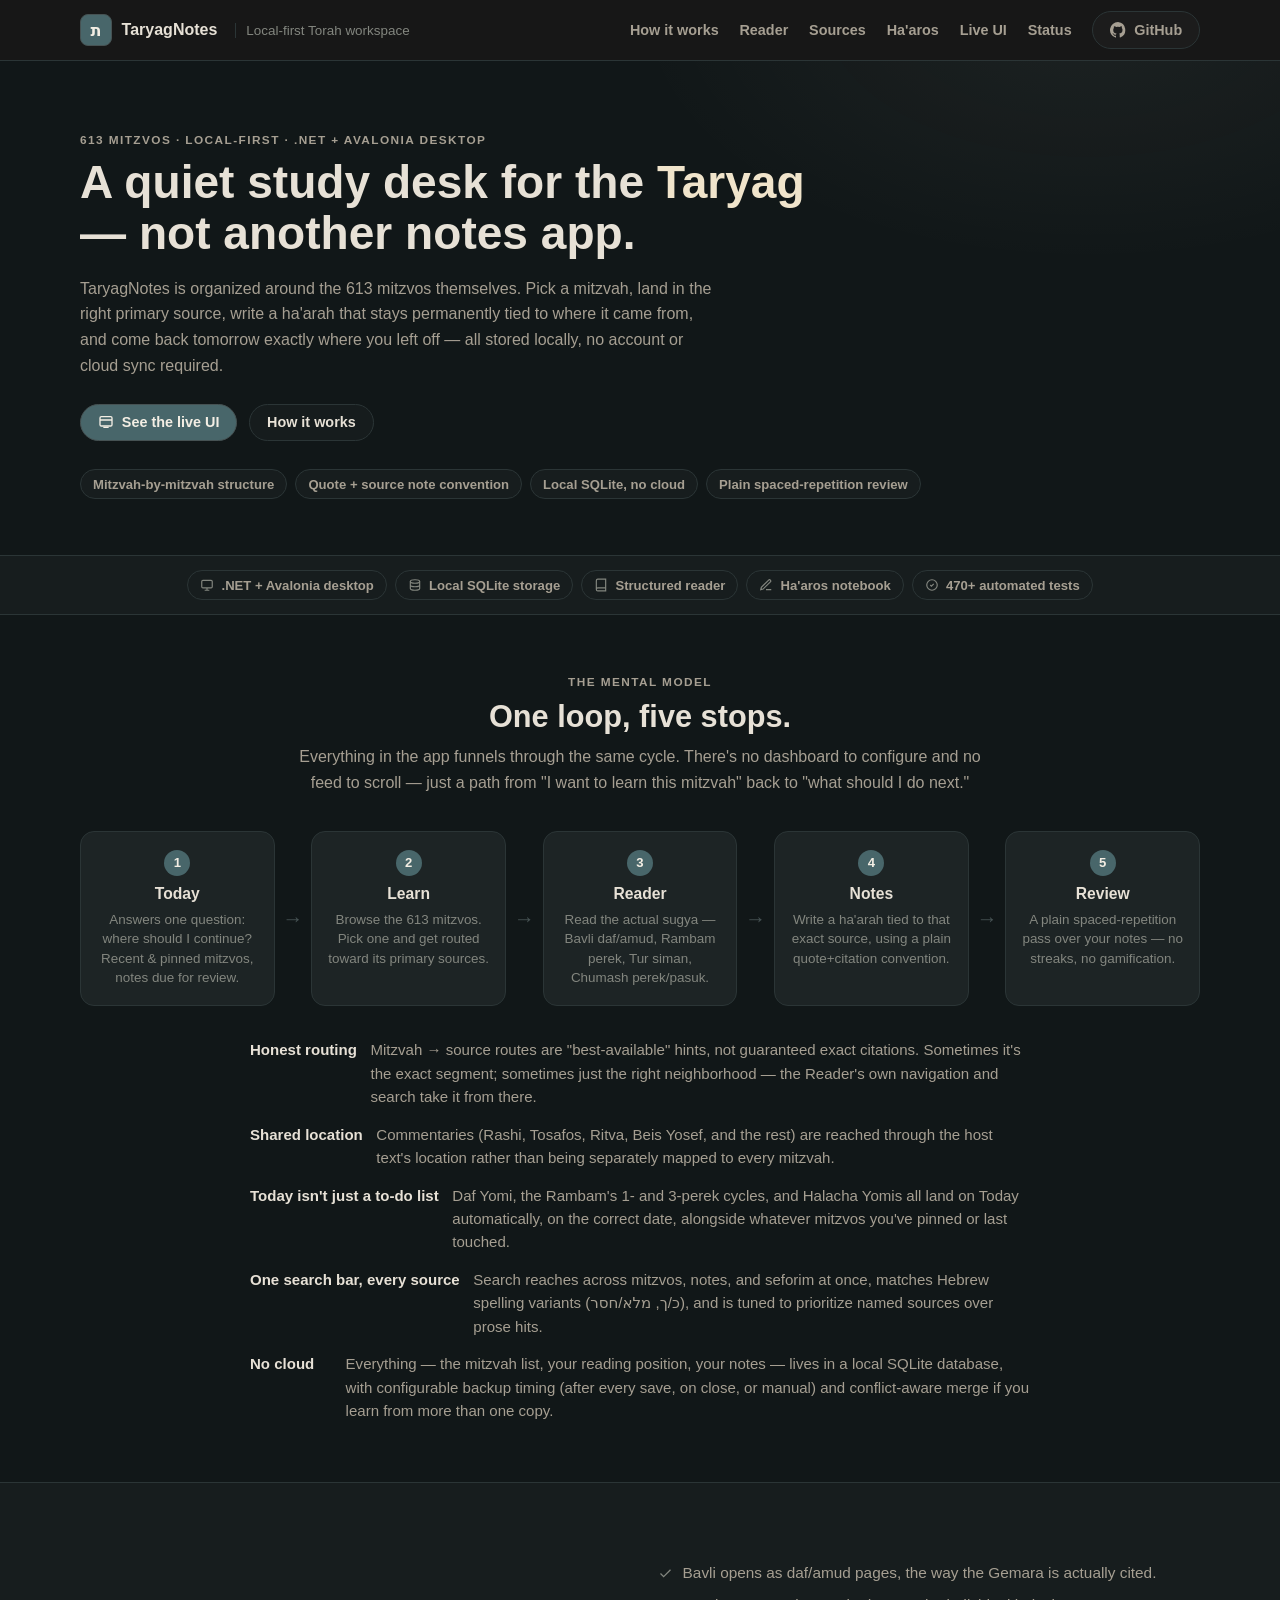
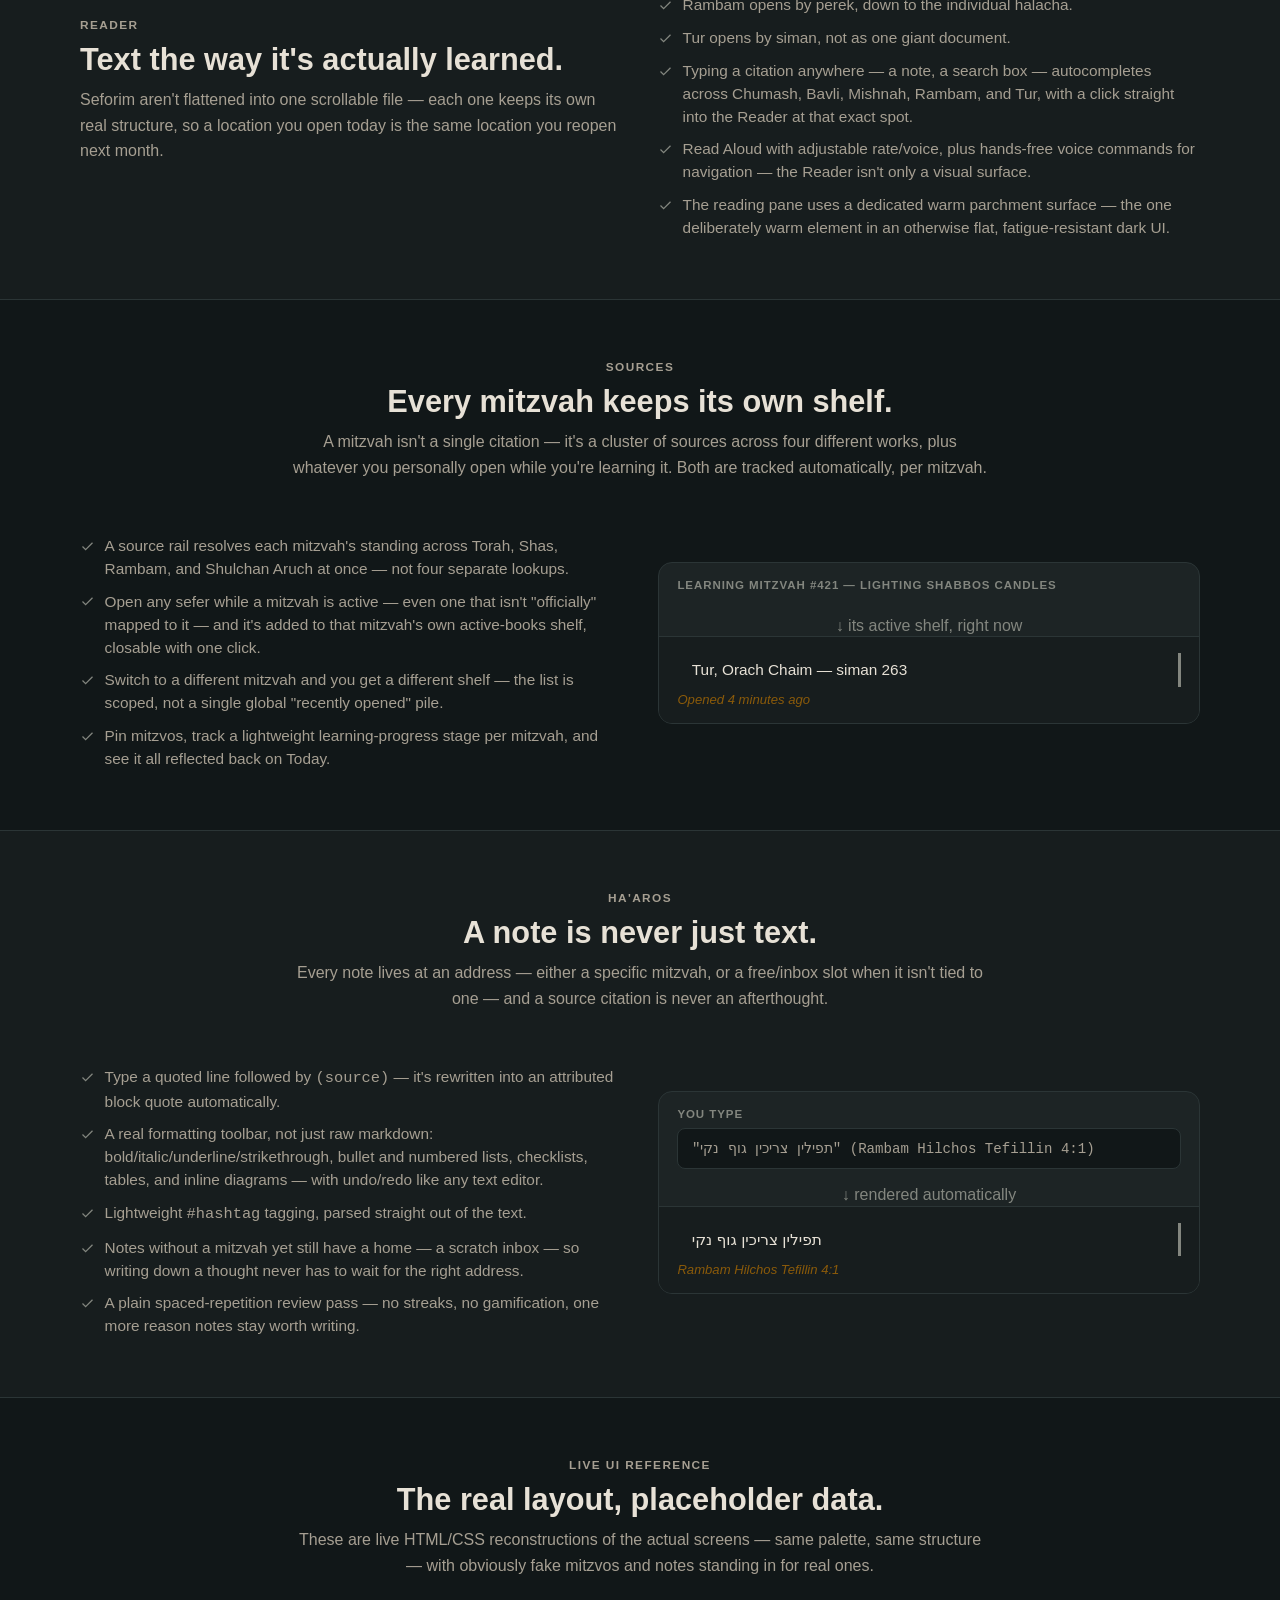
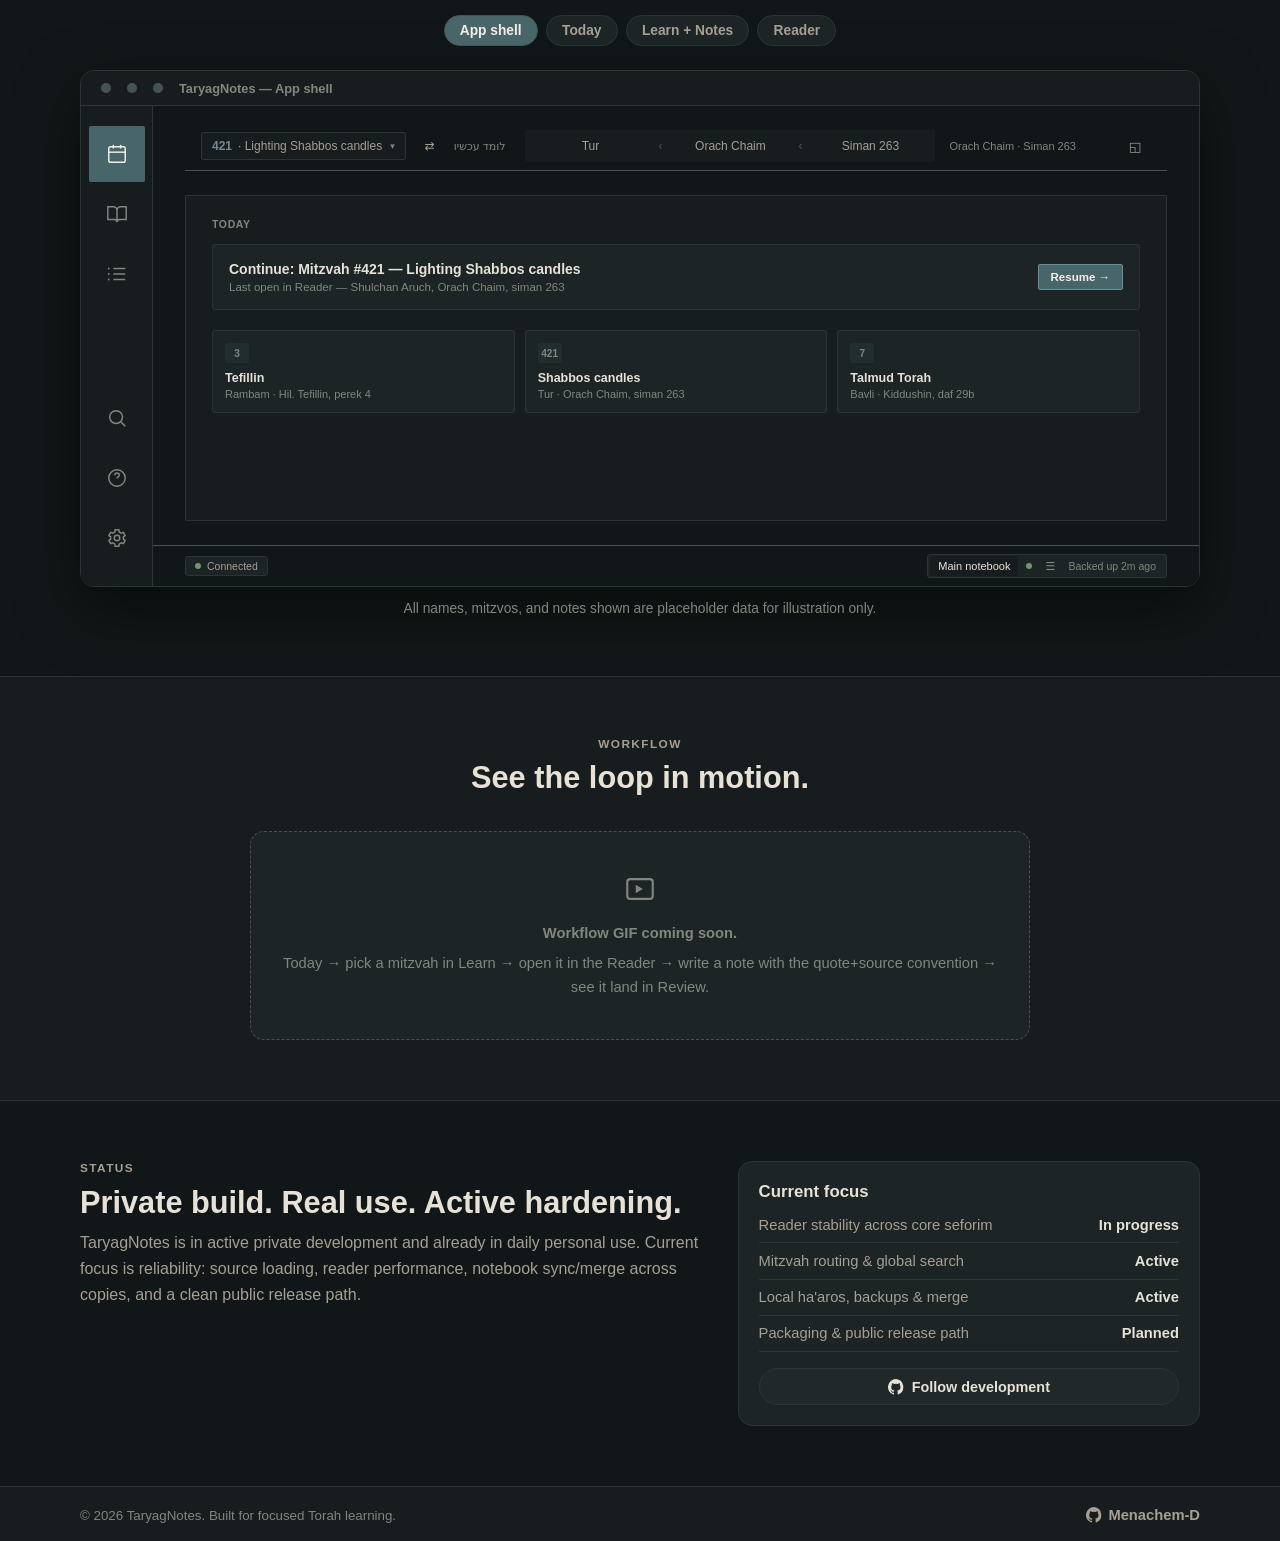
==== commit 285f7682: "Deepen site copy to match the project's real scope The copy covered the core Today/Learn/Reader/Note" ====
--- a/index.html
+++ b/index.html
@@ -9,11 +9,11 @@
 
   <meta
     name="description"
-    content="TaryagNotes is a local-first desktop workspace built around the 613 mitzvos: browse the Taryag, read the primary sources, write source-linked ha'aros with a quote+source convention, and review — all stored locally, no cloud required."
+    content="TaryagNotes is a local-first desktop workspace built around the 613 mitzvos: cross-referenced sources across Chumash, Shas, Rambam and Tur, a structured Reader with citation autocomplete, source-linked ha'aros with a quote+source convention, daily learning (Daf Yomi, Rambam cycles) that surfaces on its own, and spaced-repetition review — all local, no cloud required."
   />
   <meta
     name="keywords"
-    content="TaryagNotes, Taryag mitzvos, 613 mitzvos, Torah software, Beis Midrash, mitzvah learning, ha'aros, chiddushim, Chumash, Shas, Bavli, Mishneh Torah, Rambam, Arbaah Turim, Tur, Torah notes, local-first, Avalonia, SQLite, spaced repetition"
+    content="TaryagNotes, Taryag mitzvos, 613 mitzvos, Torah software, Beis Midrash, mitzvah learning, ha'aros, chiddushim, Chumash, Shas, Bavli, Mishneh Torah, Rambam, Arbaah Turim, Tur, Daf Yomi, citation autocomplete, cross-reference, Torah notes, local-first, Avalonia, SQLite, spaced repetition"
   />
 
   <meta property="og:title" content="TaryagNotes | A local-first Torah learning workspace" />
@@ -41,7 +41,7 @@
     "name": "TaryagNotes",
     "applicationCategory": "EducationalApplication",
     "operatingSystem": "Windows, macOS, Linux",
-    "description": "A local-first desktop workspace for learning the 613 mitzvos: a mitzvah browser routed into the primary sources, a structured reader, and a source-linked notes system with spaced review.",
+    "description": "A local-first desktop workspace for learning the 613 mitzvos: a mitzvah browser cross-referenced across Chumash, Shas, Rambam and Tur, a structured reader with citation autocomplete and daily learning integration, and a source-linked notes system with spaced review.",
     "creator": { "@type": "Person", "name": "Menachem D" }
   }
   </script>
@@ -65,6 +65,7 @@
       <ul class="nav-links" id="siteNavLinks">
         <li><a href="#how-it-works">How it works</a></li>
         <li><a href="#reader">Reader</a></li>
+        <li><a href="#sources">Sources</a></li>
         <li><a href="#notes">Ha'aros</a></li>
         <li><a href="#ui-reference">Live UI</a></li>
         <li><a href="#status">Status</a></li>
@@ -123,6 +124,10 @@
         <svg viewBox="0 0 24 24" fill="none" stroke="currentColor" stroke-width="2"><path d="M12 20h9M16.5 3.5a2.12 2.12 0 0 1 3 3L7 19l-4 1 1-4Z"/></svg>
         Ha'aros notebook
       </span>
+      <span class="pill">
+        <svg viewBox="0 0 24 24" fill="none" stroke="currentColor" stroke-width="2"><path d="M9 12l2 2 4-4"/><circle cx="12" cy="12" r="9"/></svg>
+        470+ automated tests
+      </span>
     </div>
   </section>
 
@@ -153,7 +158,9 @@
         <div class="flow-detail">
           <div class="flow-detail-row"><strong>Honest routing</strong><span>Mitzvah → source routes are "best-available" hints, not guaranteed exact citations. Sometimes it's the exact segment; sometimes just the right neighborhood — the Reader's own navigation and search take it from there.</span></div>
           <div class="flow-detail-row"><strong>Shared location</strong><span>Commentaries (Rashi, Tosafos, Ritva, Beis Yosef, and the rest) are reached through the host text's location rather than being separately mapped to every mitzvah.</span></div>
-          <div class="flow-detail-row"><strong>No cloud</strong><span>Everything — the mitzvah list, your reading position, your notes — lives in a local SQLite database with its own backup workflow.</span></div>
+          <div class="flow-detail-row"><strong>Today isn't just a to-do list</strong><span>Daf Yomi, the Rambam's 1‑ and 3‑perek cycles, and Halacha Yomis all land on Today automatically, on the correct date, alongside whatever mitzvos you've pinned or last touched.</span></div>
+          <div class="flow-detail-row"><strong>One search bar, every source</strong><span>Search reaches across mitzvos, notes, and seforim at once, matches Hebrew spelling variants (כ/ך, מלא/חסר), and is tuned to prioritize named sources over prose hits.</span></div>
+          <div class="flow-detail-row"><strong>No cloud</strong><span>Everything — the mitzvah list, your reading position, your notes — lives in a local SQLite database, with configurable backup timing (after every save, on close, or manual) and conflict-aware merge if you learn from more than one copy.</span></div>
         </div>
       </div>
     </section>
@@ -173,13 +180,48 @@
             <li><svg viewBox="0 0 24 24" fill="none" stroke="currentColor" stroke-width="2"><path d="M20 6 9 17l-5-5"/></svg><span>Bavli opens as daf/amud pages, the way the Gemara is actually cited.</span></li>
             <li><svg viewBox="0 0 24 24" fill="none" stroke="currentColor" stroke-width="2"><path d="M20 6 9 17l-5-5"/></svg><span>Rambam opens by perek, down to the individual halacha.</span></li>
             <li><svg viewBox="0 0 24 24" fill="none" stroke="currentColor" stroke-width="2"><path d="M20 6 9 17l-5-5"/></svg><span>Tur opens by siman, not as one giant document.</span></li>
+            <li><svg viewBox="0 0 24 24" fill="none" stroke="currentColor" stroke-width="2"><path d="M20 6 9 17l-5-5"/></svg><span>Typing a citation anywhere — a note, a search box — autocompletes across Chumash, Bavli, Mishnah, Rambam, and Tur, with a click straight into the Reader at that exact spot.</span></li>
+            <li><svg viewBox="0 0 24 24" fill="none" stroke="currentColor" stroke-width="2"><path d="M20 6 9 17l-5-5"/></svg><span>Read Aloud with adjustable rate/voice, plus hands-free voice commands for navigation — the Reader isn't only a visual surface.</span></li>
             <li><svg viewBox="0 0 24 24" fill="none" stroke="currentColor" stroke-width="2"><path d="M20 6 9 17l-5-5"/></svg><span>The reading pane uses a dedicated warm parchment surface — the one deliberately warm element in an otherwise flat, fatigue-resistant dark UI.</span></li>
           </ul>
         </div>
       </div>
     </section>
 
-    <section id="notes" class="section">
+    <section id="sources" class="section">
+      <div class="container">
+        <div class="section-head">
+          <p class="eyebrow">Sources</p>
+          <h2 class="section-title">Every mitzvah keeps its own shelf.</h2>
+          <p class="section-sub">
+            A mitzvah isn't a single citation — it's a cluster of sources across four different works, plus
+            whatever you personally open while you're learning it. Both are tracked automatically, per mitzvah.
+          </p>
+        </div>
+
+        <div class="feature-split">
+          <ul class="bullets">
+            <li><svg viewBox="0 0 24 24" fill="none" stroke="currentColor" stroke-width="2"><path d="M20 6 9 17l-5-5"/></svg><span>A source rail resolves each mitzvah's standing across Torah, Shas, Rambam, and Shulchan Aruch at once — not four separate lookups.</span></li>
+            <li><svg viewBox="0 0 24 24" fill="none" stroke="currentColor" stroke-width="2"><path d="M20 6 9 17l-5-5"/></svg><span>Open any sefer while a mitzvah is active — even one that isn't "officially" mapped to it — and it's added to that mitzvah's own active-books shelf, closable with one click.</span></li>
+            <li><svg viewBox="0 0 24 24" fill="none" stroke="currentColor" stroke-width="2"><path d="M20 6 9 17l-5-5"/></svg><span>Switch to a different mitzvah and you get a different shelf — the list is scoped, not a single global "recently opened" pile.</span></li>
+            <li><svg viewBox="0 0 24 24" fill="none" stroke="currentColor" stroke-width="2"><path d="M20 6 9 17l-5-5"/></svg><span>Pin mitzvos, track a lightweight learning-progress stage per mitzvah, and see it all reflected back on Today.</span></li>
+          </ul>
+
+          <div class="quote-demo">
+            <div class="quote-demo-row">
+              <div class="quote-demo-label">Learning Mitzvah #421 — lighting Shabbos candles</div>
+            </div>
+            <div class="quote-demo-arrow">↓ its active shelf, right now</div>
+            <div class="quote-demo-row quote-demo-rendered">
+              <div class="rendered-quote"><p>Tur, Orach Chaim — siman 263</p></div>
+              <div class="rendered-source">Opened 4 minutes ago</div>
+            </div>
+          </div>
+        </div>
+      </div>
+    </section>
+
+    <section id="notes" class="section section-alt">
       <div class="container">
         <div class="section-head">
           <p class="eyebrow">Ha'aros</p>
@@ -193,9 +235,10 @@
         <div class="feature-split">
           <ul class="bullets">
             <li><svg viewBox="0 0 24 24" fill="none" stroke="currentColor" stroke-width="2"><path d="M20 6 9 17l-5-5"/></svg><span>Type a quoted line followed by <code>(source)</code> — it's rewritten into an attributed block quote automatically.</span></li>
-            <li><svg viewBox="0 0 24 24" fill="none" stroke="currentColor" stroke-width="2"><path d="M20 6 9 17l-5-5"/></svg><span>Full markdown inside notes and even inside the quote itself — bold, italic, tables, task lists.</span></li>
+            <li><svg viewBox="0 0 24 24" fill="none" stroke="currentColor" stroke-width="2"><path d="M20 6 9 17l-5-5"/></svg><span>A real formatting toolbar, not just raw markdown: bold/italic/underline/strikethrough, bullet and numbered lists, checklists, tables, and inline diagrams — with undo/redo like any text editor.</span></li>
             <li><svg viewBox="0 0 24 24" fill="none" stroke="currentColor" stroke-width="2"><path d="M20 6 9 17l-5-5"/></svg><span>Lightweight <code>#hashtag</code> tagging, parsed straight out of the text.</span></li>
-            <li><svg viewBox="0 0 24 24" fill="none" stroke="currentColor" stroke-width="2"><path d="M20 6 9 17l-5-5"/></svg><span>A plain spaced-repetition review pass — one more reason notes stay worth writing.</span></li>
+            <li><svg viewBox="0 0 24 24" fill="none" stroke="currentColor" stroke-width="2"><path d="M20 6 9 17l-5-5"/></svg><span>Notes without a mitzvah yet still have a home — a scratch inbox — so writing down a thought never has to wait for the right address.</span></li>
+            <li><svg viewBox="0 0 24 24" fill="none" stroke="currentColor" stroke-width="2"><path d="M20 6 9 17l-5-5"/></svg><span>A plain spaced-repetition review pass — no streaks, no gamification, one more reason notes stay worth writing.</span></li>
           </ul>
 
           <div class="quote-demo">
@@ -213,7 +256,7 @@
       </div>
     </section>
 
-    <section id="ui-reference" class="section section-alt">
+    <section id="ui-reference" class="section">
       <div class="container">
         <div class="section-head">
           <p class="eyebrow">Live UI reference</p>
@@ -245,7 +288,7 @@
       </div>
     </section>
 
-    <section id="workflow" class="section">
+    <section id="workflow" class="section section-alt">
       <div class="container">
         <div class="section-head">
           <p class="eyebrow">Workflow</p>
@@ -259,7 +302,7 @@
       </div>
     </section>
 
-    <section id="status" class="section section-alt">
+    <section id="status" class="section">
       <div class="container">
         <div class="status-grid">
           <div>
